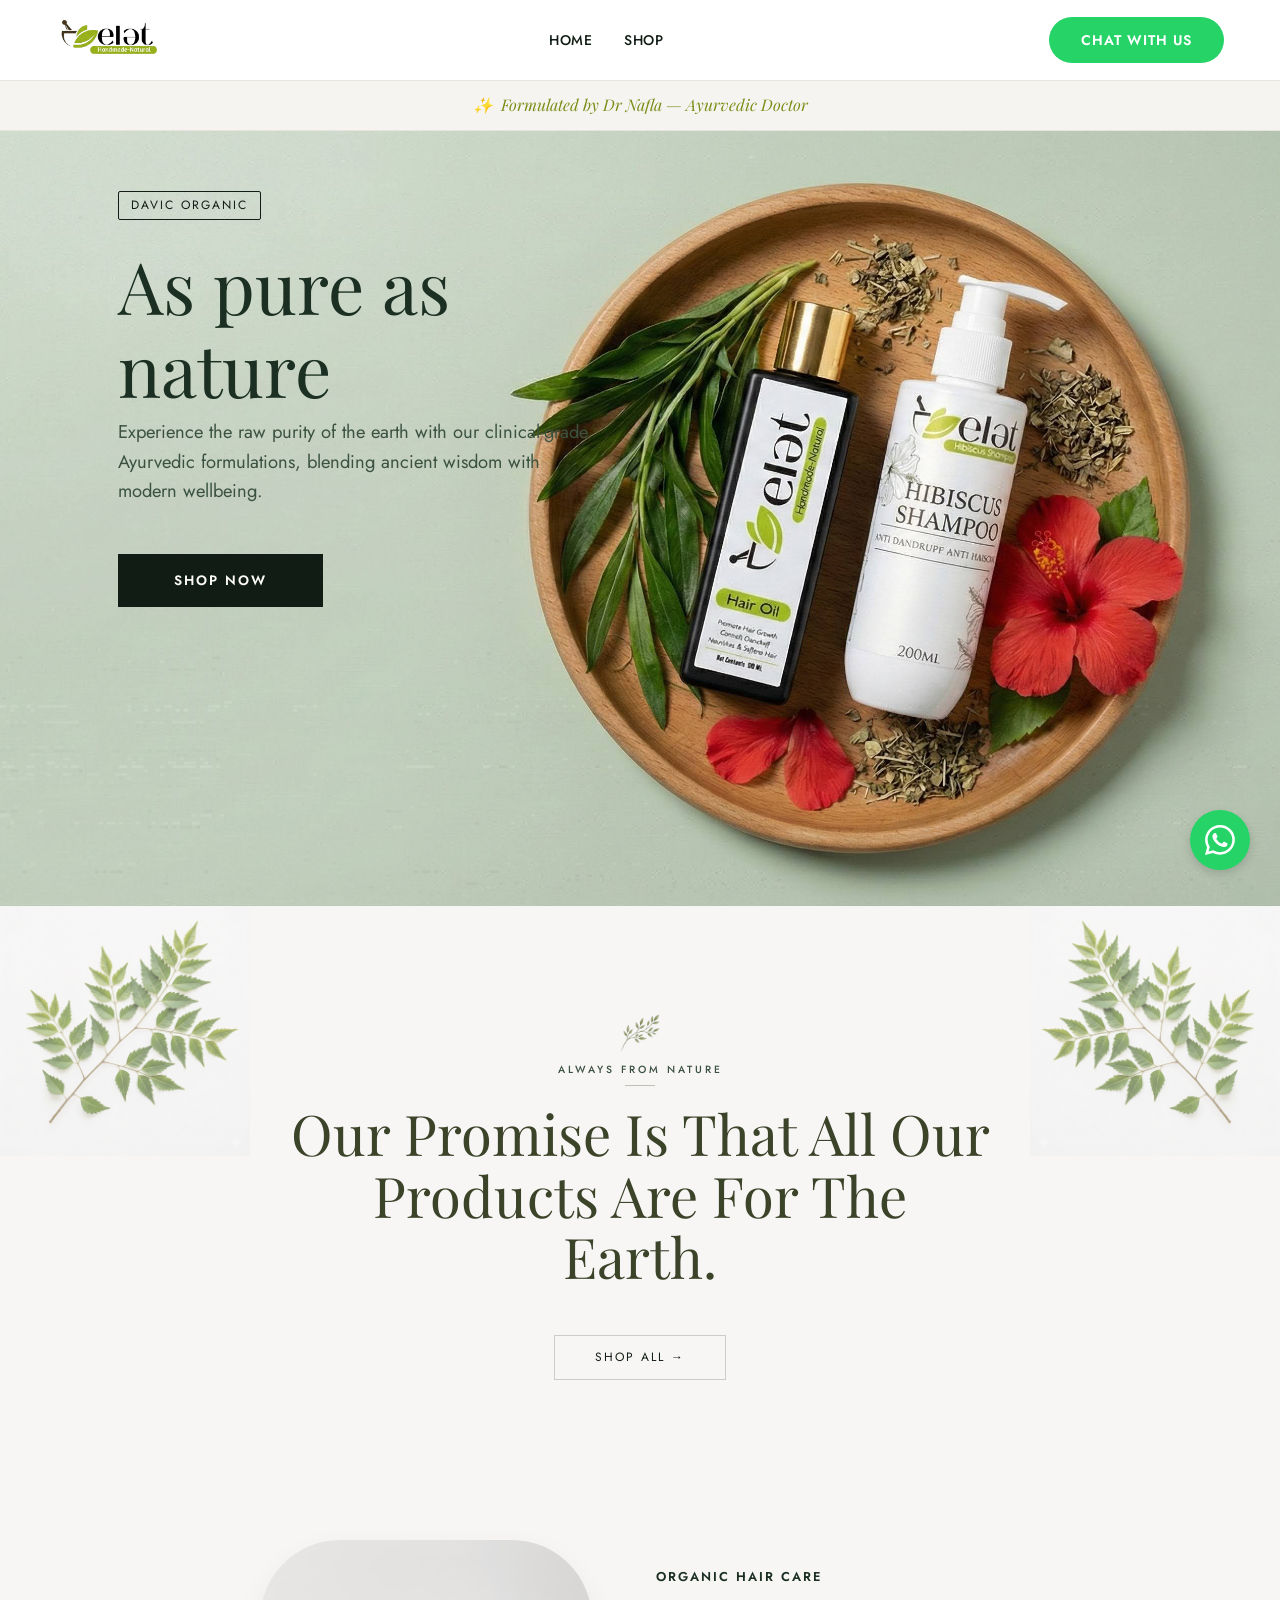
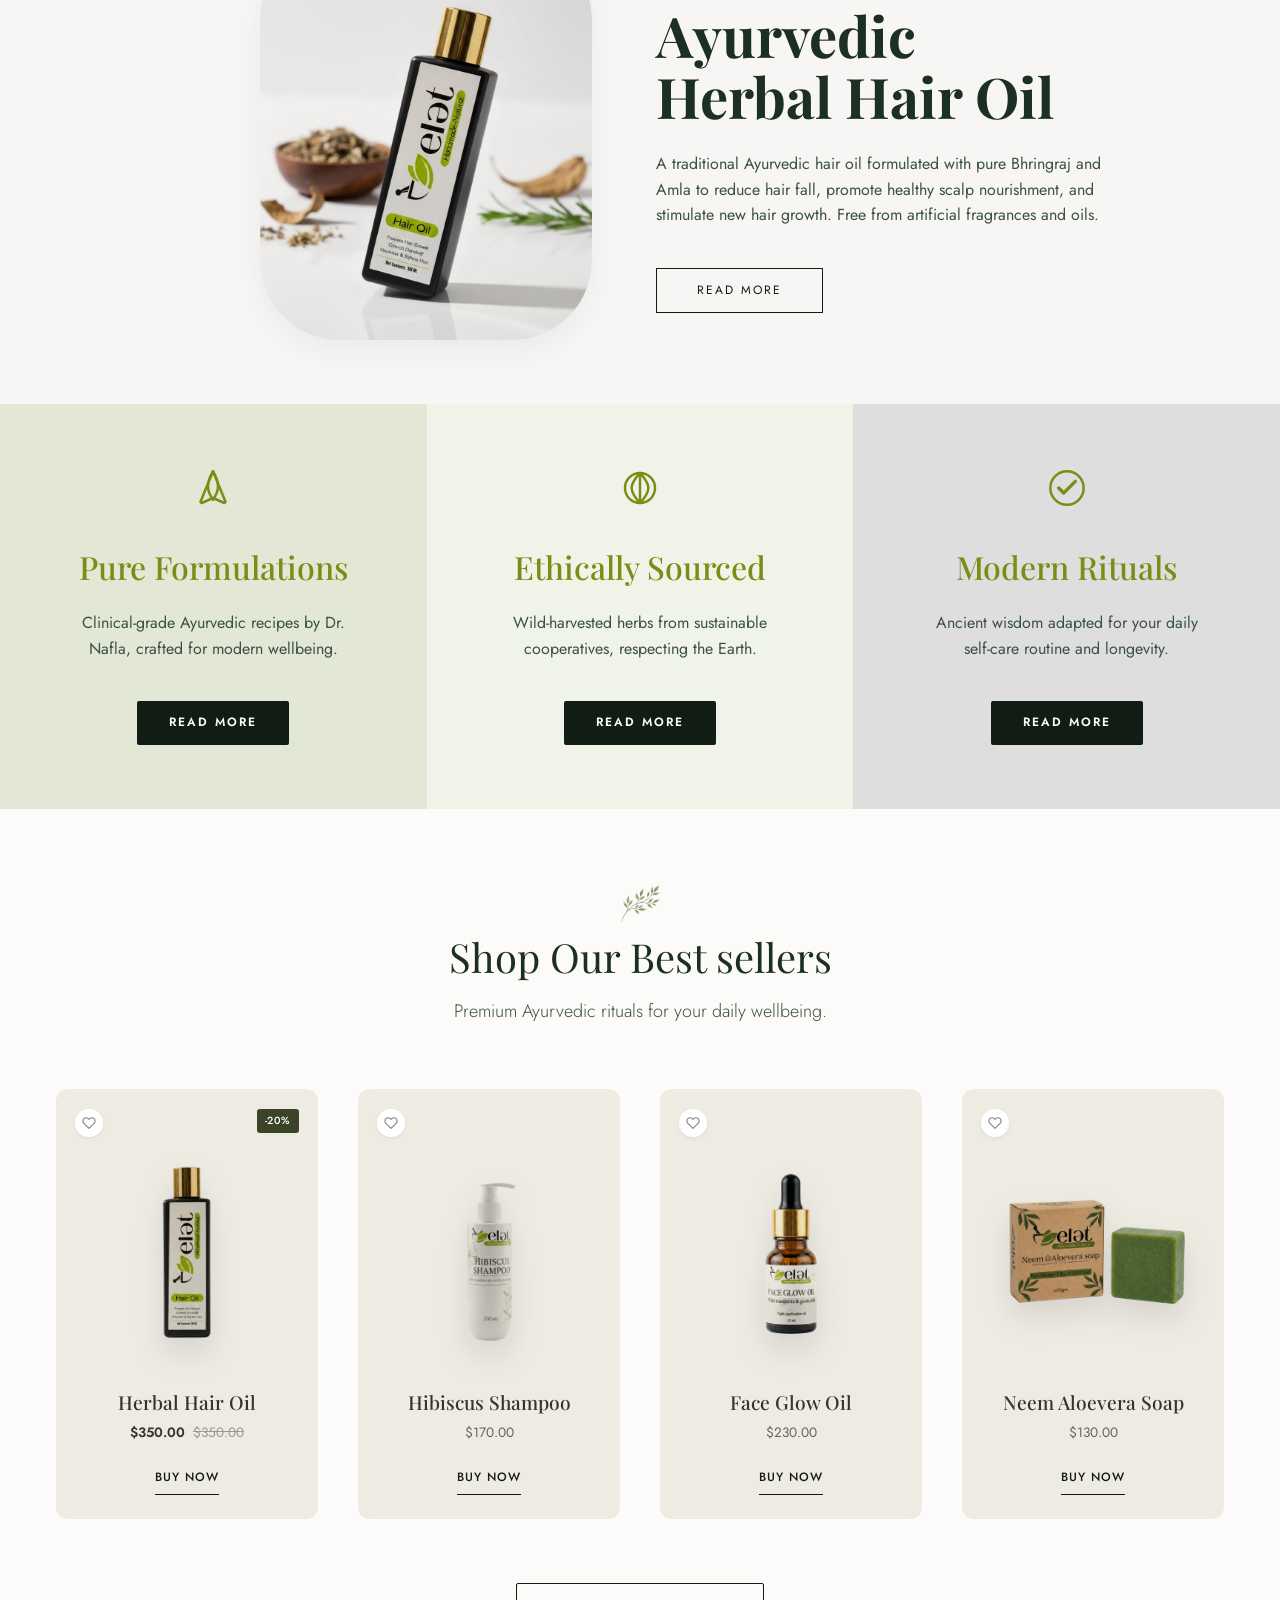
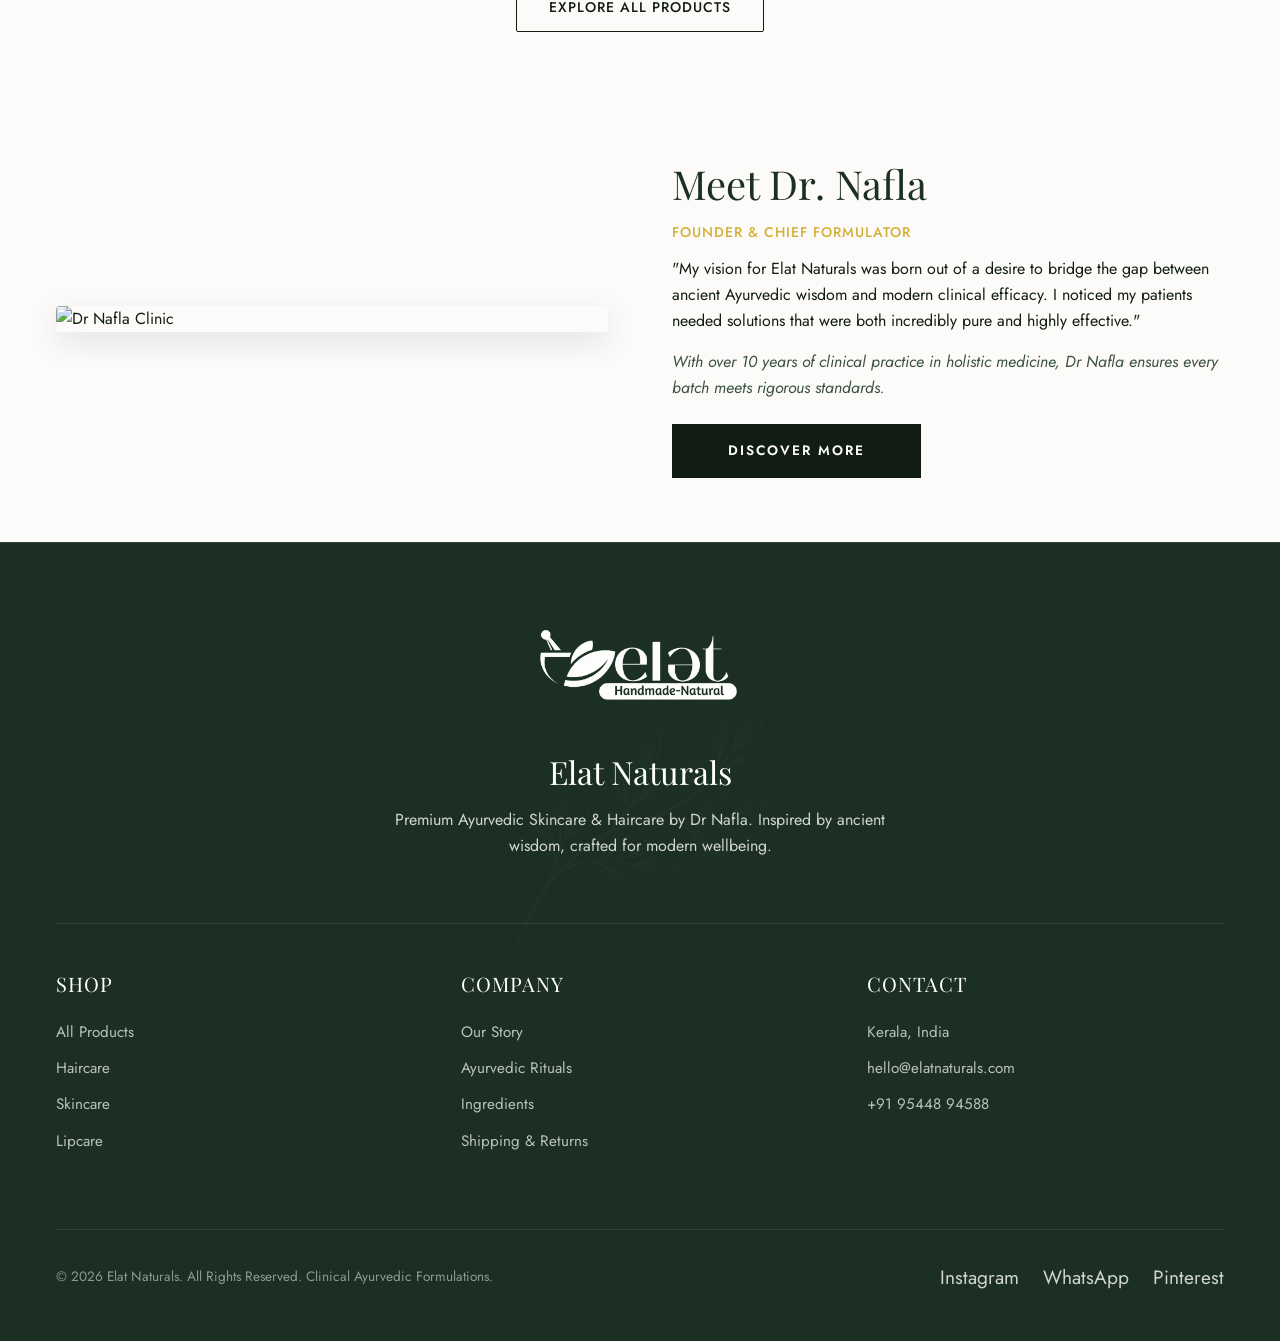
==== index.html @ 84183bbb "Init push" ====
<!DOCTYPE html>
<html lang="en">
<head>
    <meta charset="UTF-8">
    <meta name="viewport" content="width=device-width, initial-scale=1.0">
    <title>Elat Naturals | Premium Ayurvedic Skincare & Haircare</title>
    <meta name="description" content="Discover Elat Naturals by Dr Nafla. Premium Ayurvedic formulations for modern wellbeing. Shop our authentic, clinical-grade skin and hair rituals.">
    <!-- Google Tag (gtag.js) Mock -->
    <script async src="https://www.googletagmanager.com/gtag/js?id=G-MOCK"></script>
    <script>
        window.dataLayer = window.dataLayer || [];
        function gtag(){dataLayer.push(arguments);}
        gtag('js', new Date());
        gtag('config', 'G-MOCK');
    </script>
    <link rel="stylesheet" href="./css/style.css">
    
    <!-- Preload critical fonts -->
    <link rel="preconnect" href="https://fonts.googleapis.com">
    <link rel="preconnect" href="https://fonts.gstatic.com" crossorigin>
    <link rel="icon" type="image/png" href="./assets/images/favicon.png">

    <!-- Open Graph / Facebook -->
    <meta property="og:type" content="website">
    <meta property="og:url" content="https://elatnaturals.com/">
    <meta property="og:title" content="Elat Naturals | Premium Ayurvedic Skincare & Haircare">
    <meta property="og:description" content="Discover Elat Naturals by Dr Nafla. Premium Ayurvedic formulations for modern wellbeing. Shop our authentic, clinical-grade skin and hair rituals.">
    <meta property="og:image" content="https://elatnaturals.com/assets/images/hero-products.jpg">

    <!-- Twitter -->
    <meta property="twitter:card" content="summary_large_image">
    <meta property="twitter:url" content="https://elatnaturals.com/">
    <meta property="twitter:title" content="Elat Naturals | Premium Ayurvedic Skincare & Haircare">
    <meta property="twitter:description" content="Discover Elat Naturals by Dr Nafla. Premium Ayurvedic formulations for modern wellbeing. Shop our authentic, clinical-grade skin and hair rituals.">
    <meta property="twitter:image" content="https://elatnaturals.com/assets/images/hero-products.jpg">
</head>
<body>

    <!-- Header -->
    <header class="header">
        <div class="container header-inner">
            <button class="mobile-menu-btn" aria-label="Menu">☰</button>
            <a href="index.html" class="brand-logo"><img src="./assets/images/logo.png" alt="Elat Naturals"></a>
            <nav class="nav-links">
                <a href="index.html" class="nav-link">Home</a>
                <a href="shop.html" class="nav-link">Shop</a>
            </nav>
            <a href="https://wa.me/919544894588" class="btn btn-whatsapp hide-mobile" target="_blank" rel="noopener">Chat with Us</a>
        </div>
    </header>

    <!-- Trust Strip -->
    <div class="trust-strip">
        <div class="container trust-text">
            <span>✨</span> Formulated by Dr Nafla — Ayurvedic Doctor
        </div>
    </div>

    <!-- Hero Section -->
    <section class="hero">
        <div class="hero-content">
            <span class="hero-tag">DAVIC ORGANIC</span>
            
            <h1 class="hero-title">As pure as<br>nature</h1>
            
            <p class="hero-text">
                Experience the raw purity of the earth with our clinical-grade Ayurvedic formulations, blending ancient wisdom with modern wellbeing.
            </p>
            
            <a href="shop.html" class="btn btn-hero">SHOP NOW</a>
        </div>
    </section>

    <!-- Promise Section -->
    <section class="promise-section">
        <img src="./assets/images/eucalyptus.png" alt="Leaf Decoration Left" class="promise-leaf-left">
        <img src="./assets/images/eucalyptus.png" alt="Leaf Decoration Right" class="promise-leaf-right">
        
        <div class="container" style="position: relative; z-index: 2;">
            <div class="promise-icon">
                <img src="./assets/images/branch-illustration.png" alt="Branch Illustration" class="branch-icon">
            </div>
            <span class="promise-tag">ALWAYS FROM NATURE</span>
            <h2 class="promise-title">Our Promise Is That All Our Products Are For The Earth.</h2>
            <a href="shop.html" class="btn-promise">SHOP ALL →</a>
        </div>
    </section>

    <!-- Hair Oil Feature Section -->
    <section class="organic-brand-section">
        <div class="container organic-brand-inner">
            <div class="organic-brand-image">
                <!-- Using one of the product images from /products -->
                <img src="./assets/images/products/Hair-oil.jpeg" alt="Herbal Hair Oil" style="border-radius: 80px; box-shadow: 0 10px 30px rgba(0,0,0,0.05); mix-blend-mode: multiply;">
            </div>
            <div class="organic-brand-content">
                <span class="organic-tag">ORGANIC HAIR CARE</span>
                <h2 class="organic-title">Ayurvedic<br>Herbal Hair Oil</h2>
                <p class="organic-text">
                    A traditional Ayurvedic hair oil formulated with pure Bhringraj and Amla to reduce hair fall, promote healthy scalp nourishment, and stimulate new hair growth. Free from artificial fragrances and oils.
                </p>
                <a href="shop.html" class="btn-organic">READ MORE</a>
            </div>
        </div>
    </section>

    <!-- Features Section -->
    <section class="features-section">
        <div class="features-grid">
            <div class="feature-card feature-card-1">
                <div class="feature-icon">
                    <svg width="40" height="40" viewBox="0 0 24 24" fill="none" xmlns="http://www.w3.org/2000/svg">
                        <path d="M12 2L4.5 20.29L5.21 21L12 18L18.79 21L19.5 20.29L12 2Z" stroke="currentColor" stroke-width="1.5" stroke-linecap="round" stroke-linejoin="round"/>
                        <path d="M12 2C12 2 15 7 15 11C15 15 12 19 12 19" stroke="currentColor" stroke-width="1.5" stroke-linecap="round" stroke-linejoin="round"/>
                        <path d="M12 2C12 2 9 7 9 11C9 15 12 19 12 19" stroke="currentColor" stroke-width="1.5" stroke-linecap="round" stroke-linejoin="round"/>
                    </svg>
                </div>
                <h3 class="feature-title">Pure Formulations</h3>
                <p class="feature-text">Clinical-grade Ayurvedic recipes by Dr. Nafla, crafted for modern wellbeing.</p>
                <a href="shop.html" class="feature-cta btn btn-hero">READ MORE</a>
            </div>
            <div class="feature-card feature-card-2">
                <div class="feature-icon">
                    <svg width="40" height="40" viewBox="0 0 24 24" fill="none" xmlns="http://www.w3.org/2000/svg">
                        <path d="M12 3V21M12 3C12 3 7 8 7 12C7 16 12 21 12 21M12 3C12 3 17 8 17 12C17 16 12 21 12 21" stroke="currentColor" stroke-width="1.5" stroke-linecap="round" stroke-linejoin="round"/>
                        <circle cx="12" cy="12" r="9" stroke="currentColor" stroke-width="1.5"/>
                    </svg>
                </div>
                <h3 class="feature-title">Ethically Sourced</h3>
                <p class="feature-text">Wild-harvested herbs from sustainable cooperatives, respecting the Earth.</p>
                <a href="shop.html" class="feature-cta btn btn-hero">READ MORE</a>
            </div>
            <div class="feature-card feature-card-3">
                <div class="feature-icon">
                    <svg width="40" height="40" viewBox="0 0 24 24" fill="none" xmlns="http://www.w3.org/2000/svg">
                        <path d="M12 22C17.5228 22 22 17.5228 22 12C22 6.47715 17.5228 2 12 2C6.47715 2 2 6.47715 2 12C2 17.5228 6.47715 22 12 22Z" stroke="currentColor" stroke-width="1.5"/>
                        <path d="M7 12L10 15L17 8" stroke="currentColor" stroke-width="2" stroke-linecap="round" stroke-linejoin="round"/>
                    </svg>
                </div>
                <h3 class="feature-title">Modern Rituals</h3>
                <p class="feature-text">Ancient wisdom adapted for your daily self-care routine and longevity.</p>
                <a href="shop.html" class="feature-cta btn btn-hero">READ MORE</a>
            </div>
        </div>
    </section>


    <!-- Collection Section -->
    <section class="section collection-section" id="collection">
        <div class="container text-center">
            <div class="promise-icon">
                <img src="./assets/images/branch-illustration.png" alt="Branch Illustration" class="branch-icon">
            </div>
            <h2 class="section-title">Shop Our Best sellers</h2>
            <p class="section-subtitle">Premium Ayurvedic rituals for your daily wellbeing.</p>
            
            <div class="collection-grid" id="homepage-collection">
                <!-- Products injected via JS -->
            </div>
            
            <div style="margin-top: 4rem;">
                <a href="shop.html" class="btn btn-outline">EXPLORE ALL PRODUCTS</a>
            </div>
        </div>
    </section>

    <!-- Dr Nafla / About -->
    <section class="section section-bg-secondary" id="about">
        <div class="container">
            <div style="display: flex; flex-wrap: wrap; gap: var(--spacing-lg); align-items: center;">
                <div style="flex: 1; min-width: 300px;">
                    <img src="https://images.unsplash.com/photo-1559839734-2b71ea197ec2?q=80&w=800&auto=format&fit=crop" alt="Dr Nafla Clinic" style="border-radius: 4px; box-shadow: 0 10px 30px rgba(0,0,0,0.1);">
                </div>
                <div style="flex: 1; min-width: 300px;">
                    <h2 class="section-title">Meet Dr. Nafla</h2>
                    <h3 style="margin-bottom: 1rem; color: var(--color-accent); font-family: var(--font-body); font-weight: 500; text-transform: uppercase; font-size: 0.875rem; letter-spacing: 1px;">Founder & Chief Formulator</h3>
                    <p style="margin-bottom: 1rem;">"My vision for Elat Naturals was born out of a desire to bridge the gap between ancient Ayurvedic wisdom and modern clinical efficacy. I noticed my patients needed solutions that were both incredibly pure and highly effective."</p>
                    <p style="color: var(--color-text-light); font-style: italic; margin-bottom: 1.5rem;">With over 10 years of clinical practice in holistic medicine, Dr Nafla ensures every batch meets rigorous standards.</p>
                    <a href="shop.html" class="btn btn-hero">Discover More</a>
                </div>
            </div>
        </div>
    </section>

    <!-- Footer -->
    <footer class="footer">
        <div class="container footer-inner">
            <div class="footer-top">
                <img src="./assets/images/logo-white.png" alt="Elat Naturals" class="footer-logo">
                <h3 class="footer-brand-title">Elat Naturals</h3>
                <p class="footer-brand-text">Premium Ayurvedic Skincare & Haircare by Dr Nafla. Inspired by ancient wisdom, crafted for modern wellbeing.</p>
            </div>
            
            <div class="footer-grid">
                <div class="footer-col">
                    <h4>Shop</h4>
                    <a href="shop.html">All Products</a>
                    <a href="shop.html?cat=hair">Haircare</a>
                    <a href="shop.html?cat=face">Skincare</a>
                    <a href="shop.html?cat=lips">Lipcare</a>
                </div>
                <div class="footer-col">
                    <h4>Company</h4>
                    <a href="index.html#about">Our Story</a>
                    <a href="index.html#rituals">Ayurvedic Rituals</a>
                    <a href="#">Ingredients</a>
                    <a href="#">Shipping & Returns</a>
                </div>
                <div class="footer-col">
                    <h4>Contact</h4>
                    <p>Kerala, India</p>
                    <a href="mailto:hello@elatnaturals.com">hello@elatnaturals.com</a>
                    <p>+91 95448 94588</p>
                </div>
            </div>
            
            <div class="footer-bottom">
                <div class="footer-copyright">
                    &copy; 2026 Elat Naturals. All Rights Reserved. Clinical Ayurvedic Formulations.
                </div>
                <div class="footer-socials">
                    <a href="#" class="footer-social-link">Instagram</a>
                    <a href="#" class="footer-social-link">WhatsApp</a>
                    <a href="#" class="footer-social-link">Pinterest</a>
                </div>
            </div>
        </div>
    </footer>

    <!-- Product Detail Modal Overlay -->
    <div class="modal-overlay" aria-hidden="true" role="dialog">
        <div class="modal-content">
            <button class="modal-close" aria-label="Close modal">&times;</button>
            <div class="modal-gallery">
                <div class="modal-main-image">
                    <img src="" alt="Product Image" id="modal-main-img">
                </div>
                <div class="modal-thumbnails" id="modal-thumbnails">
                    <!-- Thumbnails will be injected dynamically via JS -->
                </div>
            </div>
            <div class="modal-info">
                <div class="modal-category">Category</div>
                <h2 class="modal-title">Product Name</h2>
                <div class="modal-price">₹0</div>
                <p class="modal-description">Short description of the product.</p>
                
                <div class="modal-accordion">
                    <div class="accordion-item">
                        <button class="accordion-header">
                            Benefits 
                            <svg class="accordion-icon" width="16" height="16" viewBox="0 0 24 24" fill="none" stroke="currentColor" stroke-width="2" stroke-linecap="round" stroke-linejoin="round">
                                <polyline points="6 9 12 15 18 9"></polyline>
                            </svg>
                        </button>
                        <div class="accordion-content">
                            <div class="accordion-content-inner" id="modal-acc-desc">
                                Benefit content here.
                            </div>
                        </div>
                    </div>
                    <div class="accordion-item">
                        <button class="accordion-header">
                            Key Ingredients 
                            <svg class="accordion-icon" width="16" height="16" viewBox="0 0 24 24" fill="none" stroke="currentColor" stroke-width="2" stroke-linecap="round" stroke-linejoin="round">
                                <polyline points="6 9 12 15 18 9"></polyline>
                            </svg>
                        </button>
                        <div class="accordion-content">
                            <div class="accordion-content-inner" id="modal-acc-ingredients">
                                Ingredients list.
                            </div>
                        </div>
                    </div>
                    <div class="accordion-item">
                        <button class="accordion-header">
                            How to Use 
                            <svg class="accordion-icon" width="16" height="16" viewBox="0 0 24 24" fill="none" stroke="currentColor" stroke-width="2" stroke-linecap="round" stroke-linejoin="round">
                                <polyline points="6 9 12 15 18 9"></polyline>
                            </svg>
                        </button>
                        <div class="accordion-content">
                            <div class="accordion-content-inner" id="modal-acc-how">
                                Usage instructions.
                            </div>
                        </div>
                    </div>
                </div>
                
                <button class="btn btn-primary btn-buy-whatsapp" style="width: 100%;">Buy Now on WhatsApp</button>
            </div>
        </div>
    </div>

    <!-- Floating WhatsApp Button -->
    <a href="https://wa.me/919544894588" class="floating-whatsapp" target="_blank" rel="noopener" aria-label="Chat on WhatsApp">
        <svg xmlns="http://www.w3.org/2000/svg" width="30" height="30" fill="currentColor" viewBox="0 0 16 16">
            <path d="M13.601 2.326A7.854 7.854 0 0 0 7.994 0C3.627 0 .068 3.558.064 7.926c0 1.399.366 2.76 1.057 3.965L0 16l4.204-1.102a7.933 7.933 0 0 0 3.79.965h.004c4.368 0 7.926-3.558 7.93-7.93A7.898 7.898 0 0 0 13.6 2.326zM7.994 14.521a6.573 6.573 0 0 1-3.356-.92l-.24-.144-2.494.654.666-2.433-.156-.251a6.56 6.56 0 0 1-1.007-3.505c0-3.626 2.957-6.584 6.591-6.584a6.56 6.56 0 0 1 4.66 1.931 6.557 6.557 0 0 1 1.928 4.66c-.004 3.639-2.961 6.592-6.592 6.592zm3.615-4.934c-.197-.099-1.17-.578-1.353-.646-.182-.065-.315-.099-.445.099-.133.197-.513.646-.627.775-.114.133-.232.148-.43.05-.197-.1-.836-.308-1.592-.985-.59-.525-.985-1.175-1.103-1.372-.114-.198-.011-.304.088-.403.087-.088.197-.232.296-.346.1-.114.133-.198.198-.33.065-.134.034-.248-.015-.347-.05-.099-.445-1.076-.612-1.47-.16-.389-.323-.335-.445-.34-.114-.007-.247-.007-.38-.007a.729.729 0 0 0-.529.247c-.182.198-.691.677-.691 1.654 0 .977.71 1.916.81 2.049.098.133 1.394 2.132 3.383 2.992.47.205.84.326 1.129.418.475.152.904.129 1.246.08.38-.058 1.171-.48 1.338-.943.164-.464.164-.86.114-.943-.049-.084-.182-.133-.38-.232z"/>
        </svg>
    </a>

    <!-- Application Scripts -->
    <script src="./js/products.js"></script>
    <script src="./js/whatsapp.js"></script>
    <script src="./js/shop.js"></script>
    <script src="./js/main.js"></script>
</body>
</html>
---- css/style.css ----
@import url('https://fonts.googleapis.com/css2?family=Playfair+Display:ital,wght@0,400;0,600;0,700;1,400&family=Jost:wght@300;400;500;600&display=swap');

:root {
  /* Colors */
  --color-primary: #98b11d;
  /* Olive Green */
  --color-primary-dark: #7a8e17;
  --color-primary-light: #b4cc2b;
  --color-secondary: #F6F4F0;
  /* Ivory / warm neutral */
  --color-accent: #D4AF37;
  /* Muted Gold */
  --color-text: #111D14;
  /* Dark Forest Green */
  --color-text-light: #3B5241;
  /* Muted Forest Green */
  --color-heading: #1B3022;
  /* Deep Forest Green */
  --color-bg: #FCFBF9;
  /* Sand */
  --color-white: #FFFFFF;
  --color-border: #E8E5DF;

  /* Typography */
  --font-heading: 'Playfair Display', serif;
  --font-body: 'Jost', 'Helvetica Neue', Helvetica, Arial, sans-serif;

  /* Spacing */
  --spacing-xs: 0.5rem;
  --spacing-sm: 1rem;
  --spacing-md: 2rem;
  --spacing-lg: 4rem;
  --spacing-xl: 6rem;

  /* Transitions */
  --transition-fast: 0.2s ease;
  --transition-normal: 0.3s ease;

  /* Layout */
  --max-width: 1200px;
}

/* Reset & Base Styles */
* {
  margin: 0;
  padding: 0;
  box-sizing: border-box;
}

html {
  font-size: 16px;
  scroll-behavior: smooth;
}

body {
  font-family: var(--font-body);
  color: var(--color-text);
  background-color: var(--color-bg);
  line-height: 1.6;
  -webkit-font-smoothing: antialiased;
}

h1,
h2,
h3,
h4,
h5,
h6 {
  font-family: var(--font-heading);
  font-weight: 400;
  line-height: 1.2;
  color: var(--color-heading);
}

a {
  text-decoration: none;
  color: inherit;
  transition: color var(--transition-fast);
}

img {
  max-width: 100%;
  height: auto;
  display: block;
}

button {
  cursor: pointer;
  font-family: var(--font-body);
  border: none;
  background: none;
}

.container {
  width: 100%;
  max-width: var(--max-width);
  margin: 0 auto;
  padding: 0 var(--spacing-sm);
}

/* Typography styles */
.text-center {
  text-align: center;
}

.section-title {
  font-size: 2.5rem;
  margin-bottom: var(--spacing-sm);
}

.section-subtitle {
  font-size: 1.125rem;
  color: var(--color-text-light);
  margin-bottom: var(--spacing-lg);
  font-weight: 300;
}

/* Buttons */
.btn {
  display: inline-flex;
  align-items: center;
  justify-content: center;
  padding: 0.75rem 2rem;
  font-size: 0.875rem;
  font-weight: 500;
  text-transform: uppercase;
  letter-spacing: 1px;
  transition: all var(--transition-normal);
  border-radius: 2px;
}

.btn-primary {
  background-color: var(--color-primary);
  color: var(--color-white);
}

.btn-primary:hover {
  background-color: var(--color-primary-dark);
}

.btn-outline {
  border: 1px solid var(--color-text);
  color: var(--color-text);
  background-color: transparent;
}

.btn-outline:hover {
  background-color: var(--color-primary);
  color: var(--color-white);
}

.btn-whatsapp {
  background-color: #25D366;
  /* WhatsApp Green */
  color: white;
  gap: 0.5rem;
  border-radius: 30px;
  font-weight: 600;
  @media (max-width: 364px){
    font-size: 14px;
    padding: .5rem 1rem;
  }
}

.btn-whatsapp:hover {
  background-color: #128C7E;
  transform: translateY(-2px);
  box-shadow: 0 4px 12px rgba(37, 211, 102, 0.3);
}

/* Header */
.header {
  position: fixed;
  top: 0;
  left: 0;
  width: 100%;
  background-color: rgba(255, 255, 255, 0.95);
  backdrop-filter: blur(10px);
  z-index: 1000;
  border-bottom: 1px solid var(--color-border);
  transition: transform var(--transition-normal);
}

.header-inner {
  display: flex;
  justify-content: space-between;
  align-items: center;
  height: 80px;
}

.brand-logo img {
  height: 45px;
    @media (max-width: 364px){
      height: 13vw;
    }
}

.nav-links {
  display: flex;
  gap: 2rem;
  align-items: center;
}

.nav-link {
  font-size: 0.875rem;
  font-weight: 500;
  text-transform: uppercase;
  letter-spacing: 0.5px;
}

.nav-link:hover {
  color: var(--color-primary);
}

.mobile-menu-btn {
  display: none;
  font-size: 1.5rem;
  color: var(--color-primary);
}

/* Trust Strip */
.trust-strip {
  background-color: var(--color-secondary);
  padding: 0.75rem 0;
  text-align: center;
  border-bottom: 1px solid var(--color-border);
  margin-top: 80px;
  /* Offset for sticky header */
}

.trust-text {
  font-family: var(--font-heading);
  font-size: 1rem;
  color: var(--color-primary-dark);
  font-style: italic;
  display: flex;
  align-items: center;
  justify-content: center;
  gap: 0.5rem;
}

/* Hero Section */
.hero {
  height: calc(100vh - 80px - 45px);
  /* Header + Trust Strip */
  min-height: 500px;
  position: relative;
  text-align: left;
  background: url("../assets/images/hero-products.jpg");
  background-size: cover;
  background-position: center;
}


.hero-content {
  position: relative;
  z-index: 2;
  max-width: 600px;
  padding: 0 var(--spacing-sm);
  margin-left: 8%;
  color: var(--color-text);
  padding-top: 60px;
}

.hero-tag {
  display: inline-block;
  font-size: 0.75rem;
  letter-spacing: 2px;
  text-transform: uppercase;
  border: 1px solid var(--color-text);
  padding: 4px 12px;
  margin-bottom: 1.5rem;
  border-radius: 2px;
}

.hero-title {
  font-family: var(--font-heading);
  font-size: 4.5rem;
  margin-bottom: 0.5rem;
  line-height: 1.15;
  font-weight: 400;
}

.hero-subtitle {
  font-size: 0.8rem;
  letter-spacing: 2px;
  text-transform: uppercase;
  margin-bottom: 2.5rem;
}

.hero-text {
  font-family: var(--font-body);
  font-size: 1.15rem;
  line-height: 1.6;
  margin-bottom: 3rem;
  max-width: 480px;
  color: var(--color-text-light);
  font-weight: 400;
}

.btn-hero {
  background-color: var(--color-text);
  color: var(--color-bg);
  padding: 1rem 3.5rem;
  font-size: 0.85rem;
  font-weight: 600;
  border-radius: 0;
  letter-spacing: 2px;
}

.btn-hero:hover {
  background-color: var(--color-secondary);
  color: #273020;
}

/* Organic Brand Section */
.organic-brand-section {
    padding: var(--spacing-md) 0;
    background-color: #f7f6f5;
}

.organic-brand-inner {
    display: flex;
    align-items: center;
    gap: 4rem;
    padding: 2rem 0;
}

.organic-brand-image {
    flex: 1;
    display: flex;
    justify-content: flex-end;
}

.organic-brand-image img {
    max-width: 100%;
    height: auto;
    object-fit: contain;
    max-height: 400px;
}

.organic-brand-content {
    flex: 1;
    padding-right: 2rem;
}

.organic-tag {
    font-family: var(--font-body);
    font-size: 0.8rem;
    letter-spacing: 2px;
    text-transform: uppercase;
    font-weight: 600;
    color: var(--color-heading);
    margin-bottom: 1rem;
    display: block;
}

.organic-title {
    font-family: var(--font-heading);
    font-size: 3.5rem;
    color: var(--color-heading);
    line-height: 1.1;
    margin-bottom: 1.5rem;
    font-weight: 700;
    @media (max-width: 400px){
      font-size: 10vw;
    }
}

.organic-text {
    font-size: 1rem;
    color: var(--color-text-light);
    line-height: 1.6;
    margin-bottom: 2.5rem;
    max-width: 480px;
    font-family: var(--font-body);
}

.btn-organic {
    display: inline-block;
    border: 1px solid var(--color-text);
    color: var(--color-text);
    padding: 0.75rem 2.5rem;
    font-size: 0.75rem;
    letter-spacing: 2px;
    background: transparent;
    transition: all 0.3s ease;
    text-transform: uppercase;
}

.btn-organic:hover {
    background: var(--color-text);
    color: var(--color-white);
}

@media (max-width: 768px) {
    .organic-brand-inner {
        flex-direction: column;
        gap: 2rem;
        padding: 1rem;
    }
    .organic-brand-image {
        justify-content: center;
    }
    .organic-brand-content {
        padding-right: 0;
        text-align: center;
    }
    .organic-text {
        margin-left: auto;
        margin-right: auto;
    }
}

/* Sections */
.section {
  padding: var(--spacing-lg) 0;
}

.section-bg-secondary {
  /* background-color: var(--color-secondary); */
}

/* Product Cards */
.product-grid {
  display: grid;
  grid-template-columns: repeat(3, 1fr);
  gap: var(--spacing-md);
}

.product-card, .premium-card, .ref-product-card {
  display: flex;
  flex-direction: column;
  align-items: center;
  text-align: center;
  position: relative;
  cursor: pointer;
  background: transparent;
  padding: 0;
  border-radius: 0;
  box-shadow: none;
  transition: opacity var(--transition-normal);
}

.product-card:hover, .premium-card:hover, .ref-product-card:hover {
  transform: none;
  box-shadow: none;
}

.product-image-wrap, .premium-card-img-wrap, .ref-product-img-wrap {
  position: relative;
  width: 100%;
  aspect-ratio: 4 / 5;
  background-color: #f7f7f7;
  overflow: hidden;
  margin-bottom: 1.25rem;
  display: flex;
  align-items: center;
  justify-content: center;
}

.product-image-wrap img, .premium-card-img-wrap img, .ref-product-img-wrap img {
  width: 100%;
  height: 100%;
  object-fit: cover;
  transition: transform 0.6s ease;
  mix-blend-mode: multiply;
}

.product-card:hover .product-image-wrap img, 
.premium-card:hover .premium-card-img-wrap img,
.ref-product-card:hover .ref-product-img-wrap img {
  transform: scale(1.03);
}

.product-badge, .premium-card-tag, .ref-sale-tag {
  position: absolute;
  top: 1rem;
  left: 1rem;
  background-color: var(--color-text);
  color: var(--color-white);
  font-size: 0.6rem;
  font-weight: 500;
  padding: 4px 10px;
  text-transform: uppercase;
  letter-spacing: 1px;
  z-index: 2;
  border-radius: 0;
}

.product-info, .premium-card-info {
  display: flex;
  flex-direction: column;
  align-items: center;
  gap: 0.35rem;
  padding: 0 0.5rem;
  width: 100%;
}

.product-title, .premium-card-title, .ref-product-title {
  font-family: var(--font-body);
  font-size: 0.9rem;
  font-weight: 500;
  color: var(--color-text);
  margin: 0;
  width: 100%;
  letter-spacing: 0.5px;
  transition: color var(--transition-fast);
  margin-bottom: 0.25rem;
}

.product-category, .premium-card-size, .premium-card-meta, .ref-product-type {
  font-size: 0.75rem;
  color: var(--color-text-light);
  text-transform: uppercase;
  letter-spacing: 1px;
  display: flex;
  justify-content: center;
  align-items: center;
  width: 100%;
  margin: 0;
}

.product-price, .premium-card-price, .ref-product-price {
  font-family: var(--font-body);
  font-size: 0.85rem;
  color: var(--color-text);
  font-weight: 400;
  margin-top: 0.25rem;
  width: 100%;
}

.product-price del, .premium-card-price del, .ref-product-price del {
  color: var(--color-text-light);
  margin-right: 0.5rem;
  opacity: 0.7;
}

.btn-buy-whatsapp, .premium-card-btn, .ref-btn-add, .btn-buy-now {
  margin-top: 1rem;
  padding: 0.5rem 0;
  border: none;
  border-bottom: 1px solid currentColor;
  background: transparent;
  color: var(--color-text);
  font-size: 0.75rem;
  font-weight: 500;
  letter-spacing: 1px;
  text-transform: uppercase;
  border-radius: 0;
  transition: opacity 0.3s ease;
  display: inline-block;
  width: auto;
}

.btn-buy-whatsapp:hover, .premium-card-btn:hover, .ref-btn-add:hover, .btn-buy-now:hover {
  background: transparent;
  color: var(--color-text);
  opacity: 0.6;
  transform: none;
}

/* Collection Grid */
.collection-grid {
  display: grid;
  grid-template-columns: repeat(auto-fill, minmax(240px, 1fr));
  gap: 2.5rem;
  margin-top: 3rem;
}

/* Removed duplicate styles previously here */

.promise-icon {
  display: flex;
  justify-content: center;
  align-items: center;
  margin-bottom: 0;
}

.branch-icon {
  width: 60px;
  height: auto;
  mix-blend-mode: multiply;
  filter: brightness(0.8) sepia(0.2) hue-rotate(10deg);
}

.promise-tag {
  display: inline-block;
  font-family: var(--font-body);
  font-size: 0.875rem;
  font-weight: 500;
  letter-spacing: 0.15em;
  color: #3b4329;
  margin-bottom: 1.5rem;
  position: relative;
  padding-bottom: 0.5rem;
}

.promise-tag::after {
  content: '';
  position: absolute;
  bottom: 0;
  left: 50%;
  transform: translateX(-50%);
  width: 30px;
  height: 1px;
  background-color: #3b4329;
  opacity: 0.3;
}

/* Removed duplicate styles previously here */

/* Modal */
.modal-overlay {
  position: fixed;
  top: 0;
  left: 0;
  width: 100%;
  height: 100%;
  background-color: rgba(0, 0, 0, 0.5);
  backdrop-filter: blur(4px);
  z-index: 2000;
  display: flex;
  align-items: center;
  justify-content: center;
  opacity: 0;
  visibility: hidden;
  transition: all 0.3s ease;
}

.modal-overlay.active {
  opacity: 1;
  visibility: visible;
}

.modal-content {
  background-color: var(--color-white);
  width: 90%;
  max-width: 900px;
  max-height: 90vh;
  overflow-y: auto;
  border-radius: 8px;
  position: relative;
  transform: translateY(20px);
  transition: transform 0.3s ease;
  display: grid;
  grid-template-columns: 1fr 1fr;
  box-shadow: 0 20px 25px -5px rgba(0, 0, 0, 0.1), 0 10px 10px -5px rgba(0, 0, 0, 0.04);
}

.modal-overlay.active .modal-content {
  transform: translateY(0);
}

.modal-close {
  position: absolute;
  top: 15px;
  right: 15px;
  font-size: 1.5rem;
  color: var(--color-text-light);
  /* background: white; */
  width: 40px;
  height: 40px;
  border-radius: 50%;
  display: flex;
  align-items: center;
  justify-content: center;
  z-index: 10;
  /* box-shadow: 0 2px 5px rgba(0, 0, 0, 0.1); */
  transition: all 0.2s;
}

.modal-close:hover {
  color: var(--color-primary);
  transform: scale(1.1);
}

.modal-gallery {
  background-color: var(--color-secondary);
  display: flex;
  flex-direction: column;
}

.modal-main-image {
  flex: 1;
  display: flex;
  align-items: center;
  justify-content: center;
  padding: 2rem;
  background-color: transparent; 
}

.modal-main-image img {
  width: 100%;
  height: 350px;
  object-fit: cover;
  transition: opacity 0.3s ease;
  mix-blend-mode: multiply;
}

.modal-thumbnails {
  display: flex;
  gap: 0.75rem;
  padding: 1rem;
  overflow-x: auto;
  background-color: #f0eee8;
  border-top: 1px solid var(--color-border);
}

.modal-thumbnails::-webkit-scrollbar {
  height: 6px;
}

.modal-thumbnails::-webkit-scrollbar-thumb {
  background: #ccc;
  border-radius: 4px;
}

.modal-thumb {
  width: 60px;
  height: 60px;
  border-radius: 6px;
  border: 2px solid transparent;
  cursor: pointer;
  overflow: hidden;
  flex-shrink: 0;
  transition: border-color 0.2s, transform 0.2s;
  background-color: #ffffff;
}

.modal-thumb:hover {
  transform: translateY(-2px);
}

.modal-thumb img {
  width: 100%;
  height: 100%;
  object-fit: contain;
  mix-blend-mode: multiply;
  padding: 4px;
}

.modal-thumb.active {
  border-color: var(--color-text);
}

.modal-info {
  padding: var(--spacing-md);
}

.modal-category {
  font-size: 0.875rem;
  color: var(--color-text-light);
  text-transform: uppercase;
  letter-spacing: 1px;
  margin-bottom: 0.5rem;
}

.modal-title {
  font-size: 2rem;
  margin-bottom: 0.5rem;
}

.modal-price {
  font-size: 1.5rem;
  font-weight: 600;
  color: var(--color-primary);
  margin-bottom: var(--spacing-sm);
}

.modal-description {
  margin-bottom: var(--spacing-md);
  color: var(--color-text-light);
}

.modal-accordion {
  border-top: 1px solid var(--color-border);
  margin-bottom: var(--spacing-md);
}

.accordion-item {
  border-bottom: 1px solid var(--color-border);
}

.accordion-header {
  width: 100%;
  text-align: left;
  padding: 1rem 0;
  font-weight: 600;
  font-family: var(--font-heading);
  color: var(--color-primary-dark);
  display: flex;
  justify-content: space-between;
  align-items: center;
}

.accordion-icon {
  width: 18px;
  height: 18px;
  transition: transform 0.3s ease;
  color: var(--color-text-light);
  display: block;
}

.accordion-header.active .accordion-icon {
  transform: rotate(-180deg);
}

.accordion-content {
  max-height: 0;
  overflow: hidden;
  transition: max-height 0.3s ease;
  color: var(--color-text-light);
  font-size: 0.9rem;
}

.accordion-content-inner {
  padding-bottom: 1rem;
}

/* Footer */
.footer {
  background-color: #1B3022; /* Deep Forest Green */
  color: #FFFFFF;
  padding: 5rem 0 3rem;
  border-top: 1px solid rgba(255, 255, 255, 0.1);
  position: relative;
  overflow: hidden;
}

.footer::before {
  content: '';
  position: absolute;
  top: 0;
  left: 0;
  width: 100%;
  height: 100%;
  background-image: url('../assets/images/branch-illustration.png');
  background-repeat: no-repeat;
  background-position: center 20%;
  background-size: 400px;
  opacity: 0.05;
  filter: invert(1);
  pointer-events: none;
}

.footer-inner {
  position: relative;
  z-index: 1;
}

.footer-top {
  text-align: center;
  margin-bottom: 4rem;
}

.footer-logo {
  height: 90px;
  margin: 0 auto 2.5rem;
}

.footer-brand-title {
  font-family: var(--font-heading);
  font-size: 2rem;
  margin-bottom: 1rem;
  color: #FFFFFF;
}

.footer-brand-text {
  max-width: 500px;
  margin: 0 auto;
  font-size: 1rem;
  line-height: 1.6;
  color: rgba(255, 255, 255, 0.8);
}

.footer-grid {
  display: grid;
  grid-template-columns: repeat(3, 1fr);
  gap: 3rem;
  margin-bottom: 4rem;
  border-top: 1px solid rgba(255, 255, 255, 0.1);
  padding-top: 3rem;
}

.footer-col h4 {
  font-family: var(--font-heading);
  font-size: 1.25rem;
  margin-bottom: 1.5rem;
  color: #FFFFFF;
  text-transform: uppercase;
  letter-spacing: 1px;
}

.footer-col a, .footer-col p {
  display: block;
  font-size: 0.95rem;
  color: rgba(255, 255, 255, 0.7);
  margin-bottom: 0.75rem;
  transition: color var(--transition-fast);
}

.footer-col a:hover {
  color: var(--color-primary-light);
}

.footer-bottom {
  display: flex;
  justify-content: space-between;
  align-items: center;
  padding-top: 2rem;
  border-top: 1px solid rgba(255, 255, 255, 0.1);
  font-size: 0.85rem;
  color: rgba(255, 255, 255, 0.5);
}

.footer-socials {
  display: flex;
  gap: 1.5rem;
}

.footer-social-link {
  color: rgba(255, 255, 255, 0.8);
  font-size: 1.2rem;
  transition: color var(--transition-fast), transform var(--transition-fast);
}

.footer-social-link:hover {
  color: var(--color-primary-light);
  transform: translateY(-2px);
}

@media (max-width: 768px) {
  .footer-grid {
    grid-template-columns: 1fr;
    text-align: center;
    gap: 2rem;
  }
  
  .footer-bottom {
    flex-direction: column;
    gap: 1.5rem;
    text-align: center;
  }
}

/* Shop Layout */
.shop-layout {
  display: grid;
  grid-template-columns: 250px 1fr;
  gap: var(--spacing-md);
}

.shop-sidebar {
  position: sticky;
  top: 100px;
  /* Header + padding */
  align-self: start;
}

.filter-group {
  margin-bottom: var(--spacing-sm);
}

.filter-title {
  font-family: var(--font-heading);
  font-weight: 600;
  margin-bottom: 0.5rem;
  border-bottom: 1px solid var(--color-border);
  padding-bottom: 0.25rem;
}

.filter-list {
  list-style: none;
}

.filter-label {
  display: flex;
  align-items: center;
  gap: 0.5rem;
  margin-bottom: 0.25rem;
  font-size: 0.875rem;
  cursor: pointer;
  color: var(--color-text-light);
}

.filter-label:hover {
  color: var(--color-primary);
}

.filter-label input[type="radio"],
.filter-label input[type="checkbox"] {
  accent-color: var(--color-primary);
}

.shop-toolbar {
  display: flex;
  justify-content: space-between;
  align-items: center;
  margin-bottom: var(--spacing-md);
}

.sort-select {
  padding: 0.5rem;
  border: 1px solid var(--color-border);
  border-radius: 4px;
  font-family: var(--font-body);
  color: var(--color-text);
  background-color: var(--color-white);
}

/* Floating WhatsApp */
.floating-whatsapp {
  position: fixed;
  bottom: 30px;
  right: 30px;
  background-color: #25D366;
  color: white;
  width: 60px;
  height: 60px;
  border-radius: 50%;
  display: flex;
  align-items: center;
  justify-content: center;
  font-size: 1.75rem;
  box-shadow: 0 4px 10px rgba(0, 0, 0, 0.15);
  z-index: 999;
  transition: transform 0.3s cubic-bezier(0.175, 0.885, 0.32, 1.275);
}

.floating-whatsapp:hover {
  transform: scale(1.1);
}

/* PDP Specific Styles */
.pdp-section {
  padding: var(--spacing-md) 0 var(--spacing-lg);
}

.pdp-container {
  display: grid;
  grid-template-columns: 1fr 1fr;
  gap: var(--spacing-lg);
  align-items: start;
}

.pdp-gallery {
  display: flex;
  flex-direction: column;
  gap: 1rem;
}

.pdp-main-image-wrap {
  position: relative;
  background-color: var(--color-secondary);
  border-radius: 12px;
  overflow: hidden;
  padding-top: 100%;
  /* square ratio */
}

.pdp-main-img {
  position: absolute;
  top: 0;
  left: 0;
  width: 100%;
  height: 100%;
  object-fit: cover;
}

.pdp-nav-btn {
  position: absolute;
  top: 50%;
  transform: translateY(-50%);
  width: 40px;
  height: 40px;
  background: white;
  border-radius: 8px;
  display: flex;
  align-items: center;
  justify-content: center;
  font-size: 1.5rem;
  color: var(--color-primary-dark);
  box-shadow: 0 4px 12px rgba(0, 0, 0, 0.1);
  z-index: 10;
  transition: transform 0.2s;
}

.pdp-nav-btn:hover {
  transform: translateY(-50%) scale(1.05);
}

.pdp-nav-prev {
  left: 15px;
}

.pdp-nav-next {
  right: 15px;
}

.pdp-thumbnails {
  display: grid;
  grid-template-columns: repeat(4, 1fr);
  gap: 1rem;
}

.pdp-thumb {
  background-color: var(--color-secondary);
  border-radius: 8px;
  overflow: hidden;
  cursor: pointer;
  border: 2px solid transparent;
  transition: border-color 0.2s;
  padding-top: 100%;
  position: relative;
}

.pdp-thumb img {
  position: absolute;
  top: 0;
  left: 0;
  width: 100%;
  height: 100%;
  object-fit: cover;
}

.pdp-thumb.active {
  border-color: var(--color-primary);
}

.pdp-info {
  display: flex;
  flex-direction: column;
  padding-top: 1rem;
}

.pdp-category {
  color: #8fa092;
  font-size: 0.9rem;
  margin-bottom: 0.25rem;
}

.pdp-title-row {
  display: flex;
  align-items: center;
  gap: 1rem;
  margin-bottom: 0.75rem;
}

.pdp-title {
  font-family: var(--font-body);
  font-weight: 500;
  font-size: 2rem;
  color: #1a1a1a;
  margin: 0;
}

.pdp-badge-stock {
  font-size: 0.75rem;
  color: #4CAF50;
  border: 1px solid #4CAF50;
  padding: 2px 10px;
  border-radius: 12px;
  font-weight: 500;
}

.pdp-reviews {
  display: flex;
  align-items: center;
  gap: 0.5rem;
  margin-bottom: 1.5rem;
}

.pdp-stars {
  color: #FFC107;
  letter-spacing: 2px;
}

.pdp-review-count {
  font-size: 0.85rem;
  color: var(--color-text-light);
}

.pdp-price-row {
  display: flex;
  align-items: baseline;
  gap: 1rem;
  margin-bottom: 1.5rem;
}

.pdp-price {
  font-size: 1.75rem;
  font-weight: 600;
  color: #B28850;
}

.pdp-price-old {
  font-size: 1.25rem;
  color: #999;
  text-decoration: line-through;
}

.pdp-desc {
  color: var(--color-text-light);
  font-size: 0.95rem;
  line-height: 1.6;
  margin-bottom: 2rem;
  max-width: 90%;
}

.pdp-variants {
  margin-bottom: 2rem;
}

.pdp-variant-label {
  font-weight: 600;
  margin-bottom: 0.75rem;
  font-size: 0.95rem;
}

.pdp-variant-options {
  display: flex;
  gap: 0.75rem;
  flex-wrap: wrap;
}

.pdp-variant-btn {
  padding: 0.5rem 1.25rem;
  border: 1px solid #e0e0e0;
  border-radius: 20px;
  background: white;
  color: var(--color-text);
  transition: all 0.2s;
}

.pdp-variant-btn:hover {
  border-color: #999;
}

.pdp-variant-btn.active {
  background-color: var(--color-primary);
  color: white;
  border-color: var(--color-primary);
}

.pdp-actions-row {
  display: flex;
  align-items: center;
  gap: 1rem;
  margin-bottom: 2.5rem;
  flex-wrap: wrap;
}

.pdp-quantity-selector {
  display: flex;
  align-items: center;
  border: 1px solid #e0e0e0;
  border-radius: 24px;
  overflow: hidden;
  height: 48px;
}

.pdp-qty-btn {
  width: 40px;
  height: 100%;
  display: flex;
  align-items: center;
  justify-content: center;
  background: white;
  color: #666;
  font-size: 1.25rem;
}

.pdp-qty-btn:hover {
  background: #f5f5f5;
  color: var(--color-primary);
}

.pdp-qty-input {
  width: 40px;
  height: 100%;
  border: none;
  text-align: center;
  font-weight: 600;
  font-size: 1rem;
  -moz-appearance: textfield;
  appearance: none;
}

.pdp-qty-input::-webkit-outer-spin-button,
.pdp-qty-input::-webkit-inner-spin-button {
  -webkit-appearance: none;
  margin: 0;
}

.pdp-btn-add {
  background-color: var(--color-primary);
  color: white;
  border-radius: 24px;
  height: 48px;
  padding: 0 2rem;
  font-weight: 500;
  font-size: 0.95rem;
  transition: background 0.2s;
}

.pdp-btn-add:hover {
  background-color: var(--color-primary-dark);
}

.pdp-btn-buy {
  background-color: #B28850;
  color: white;
  border-radius: 24px;
  height: 48px;
  padding: 0 2rem;
  font-weight: 500;
  font-size: 0.95rem;
  transition: background 0.2s;
}

.pdp-btn-buy:hover {
  background-color: #9a7342;
}

.pdp-btn-wishlist {
  width: 48px;
  height: 48px;
  border-radius: 50%;
  border: 1px solid #e0e0e0;
  background: white;
  color: #666;
  display: flex;
  align-items: center;
  justify-content: center;
  font-size: 1.25rem;
  transition: all 0.2s;
}

.pdp-btn-wishlist:hover {
  border-color: #999;
  color: #e53935;
}

.pdp-meta {
  border-top: 1px solid var(--color-border);
  padding-top: 1.5rem;
  display: flex;
  flex-direction: column;
  gap: 0.75rem;
}

.pdp-meta-row {
  display: flex;
  align-items: center;
  gap: 0.5rem;
  font-size: 0.9rem;
}

.pdp-meta-label {
  font-weight: 600;
  color: #1a1a1a;
  min-width: 60px;
}

.pdp-meta-value {
  color: var(--color-text-light);
}

.pdp-meta-socials {
  display: flex;
  gap: 0.75rem;
}

.pdp-meta-socials a {
  color: var(--color-text-light);
  font-weight: 600;
  font-size: 1rem;
}

.pdp-meta-socials a:hover {
  color: var(--color-primary);
}

/* New Homepage Sections */
.promise-section {
  text-align: center;
  padding: 6rem 1rem;
  background-color: #f7f6f5;
  position: relative;
  overflow: hidden;
}


.promise-tag {
  font-size: 0.65rem;
  letter-spacing: 3px;
  text-transform: uppercase;
  color: var(--color-text-light);
  margin-bottom: 1rem;
  display: block;
}

.promise-title {
  font-family: var(--font-heading);
  font-size: 3.5rem;
  color: #3b4329;
  line-height: 1.1;
  max-width: 700px;
  margin: 0 auto 3rem auto;
  font-weight: 400;
  @media (max-width: 900px) {
    font-size: 11vw;
  }
}


.btn-promise {
  display: inline-block;
  padding: 0.75rem 2.5rem;
  border: 1px solid #ccc;
  font-size: 0.75rem;
  letter-spacing: 2px;
  text-transform: uppercase;
  color: var(--color-text);
  background: transparent;
  transition: all 0.2s;
}

.btn-promise:hover {
  background: var(--color-text);
  color: white;
  border-color: var(--color-text);
}

.promise-leaf-left,
.promise-leaf-right {
  position: absolute;
  top: 0;
  width: 250px;
  opacity: 0.6;
  pointer-events: none;
  @media (max-width: 900px){
    width: 40vw;
  }
}

.promise-leaf-left {
  left: 0;
}

.promise-leaf-right {
  right: 0;
  transform: scaleX(-1);
   @media (max-width: 900px){
    top: auto;
    bottom: 0;
   }
}


/* Reference Bestseller format */
.ref-bestsellers-grid {
  display: grid;
  grid-template-columns: repeat(5, 1fr);
  gap: 1.5rem;
  padding: 2rem 0 4rem;
}

/* Premium Product Card UI */
.ref-product-card,
.product-card,
.premium-card {
  text-align: center;
  position: relative;
  display: flex;
  flex-direction: column;
  background: #fdfdfd;
  transition: all 0.3s ease;
  padding-bottom: 1rem;
}

.ref-product-img-wrap,
.product-image-wrap,
.premium-card-img-wrap {
  background-color: #f4f4f4;
  padding: 1.5rem;
  margin-bottom: 1.5rem;
  position: relative;
  aspect-ratio: 1 / 1.2;
  display: flex;
  align-items: center;
  justify-content: center;
  overflow: hidden;
}

.ref-product-img-wrap img,
.product-image-wrap img,
.premium-card-img-wrap img {
  width: 100%;
  height: 100%;
  object-fit: contain;
  transition: transform 0.5s ease;
}

.ref-product-card:hover .ref-product-img-wrap img,
.product-card:hover .product-image-wrap img,
.premium-card:hover .premium-card-img-wrap img {
  transform: scale(1.05);
}

.ref-sale-tag,
.product-badge,
.premium-card-tag {
  position: absolute;
  top: 15px;
  left: 15px;
  background-color: #e57373;
  color: white;
  font-size: 0.7rem;
  font-weight: 700;
  padding: 4px 8px;
  text-transform: uppercase;
  letter-spacing: 1px;
  z-index: 2;
}

.ref-product-title,
.product-title,
.premium-card-title {
  font-family: var(--font-heading);
  font-size: 1.75rem;
  color: #4a4a4a;
  margin-bottom: 0.5rem;
  font-weight: 400;
  padding: 0 10px;
}

.ref-product-type,
.product-category,
.premium-card-meta .premium-card-size {
  font-size: 0.85rem;
  color: #888;
  text-transform: capitalize;
  letter-spacing: 0.5px;
  margin-bottom: 1rem;
  font-family: var(--font-body);
}

.ref-product-price,
.product-price,
.premium-card-price {
  font-weight: 600;
  color: #b76e5e;
  font-size: 1.1rem;
  margin-bottom: 2rem;
  display: flex;
  justify-content: center;
  align-items: center;
  gap: 0.75rem;
}

.ref-product-price del,
.product-price del,
.premium-card-price del {
  color: #bbb;
  font-weight: 400;
  font-size: 0.95rem;
  text-decoration: line-through;
}

.ref-btn-add,
.btn-buy-whatsapp,
.premium-card-btn {
  margin-top: auto;
  width: 90%;
  margin-left: auto;
  margin-right: auto;
  background: transparent;
  border: 1px solid #ccc;
  padding: 0.8rem;
  font-size: 0.75rem;
  letter-spacing: 2px;
  text-transform: uppercase;
  color: #444;
  transition: all 0.3s;
  cursor: pointer;
}

.ref-btn-add:hover,
.btn-buy-whatsapp:hover,
.premium-card-btn:hover {
  background: #444;
  color: white;
  border-color: #444;
}

/* New Product Tile UI */
.product-card.new-ui-card {
  background-color: #eeebe3;
  border-radius: 12px;
  padding: 1.5rem;
  display: flex !important;
  flex-direction: column;
  align-items: center;
  position: relative;
  box-shadow: none;
  transition: transform 0.3s ease;
  cursor: pointer;
  min-height: 380px;
}
.product-card.new-ui-card:hover {
  transform: translateY(-5px);
}

.card-top-bar {
  display: flex;
  justify-content: space-between;
  align-items: flex-start;
  width: 100%;
  position: absolute;
  top: 1.2rem;
  left: 0;
  padding: 0 1.2rem;
  z-index: 2;
  box-sizing: border-box;
}

.heart-icon-btn {
  width: 28px;
  height: 28px;
  background-color: #ffffff;
  border-radius: 50%;
  display: flex;
  align-items: center;
  justify-content: center;
  color: #888;
  border: none;
  cursor: pointer;
  box-shadow: 0 2px 4px rgba(0,0,0,0.05);
  transition: color 0.2s, transform 0.2s;
}

.heart-icon-btn:hover {
  color: #000;
  transform: scale(1.1);
}

.discount-badge {
  background-color: #3b4329;
  color: #ffffff;
  font-size: 0.65rem;
  font-weight: 500;
  padding: 4px 8px;
  border-radius: 3px;
  letter-spacing: 0.5px;
}

.product-image-center {
  flex: 1;
  display: flex;
  align-items: center;
  justify-content: center;
  width: 100%;
  margin-top: 2rem;
  margin-bottom: 2rem;
  background: transparent;
}

.product-image-center img {
  max-height: 220px;
  object-fit: contain;
  filter: drop-shadow(0 15px 15px rgba(0,0,0,0.1));
  transition: transform 0.4s ease;
}

.product-card.new-ui-card:hover .product-image-center img {
  transform: scale(1.05);
}

.card-bottom-info {
  text-align: center;
  width: 100%;
  margin-top: auto;
}

.card-title {
  font-family: var(--font-heading);
  font-size: 1.2rem;
  color: #333;
  font-weight: 500;
  margin-bottom: 0.5rem;
}

.card-price {
  font-family: var(--font-body);
  font-size: 0.85rem;
  color: #666;
  display: flex;
  justify-content: center;
  align-items: center;
  gap: 0.5rem;
}

.card-price strong {
  color: #333;
  font-weight: 600;
}

.card-price del {
  color: #999;
  text-decoration: line-through;
}

/* Responsive */
@media (max-width: 900px) {
  .hero-img {
    width: 100%;
    opacity: 0.3;
    -webkit-mask-image: none;
    mask-image: none;
  }

  .hero-content {
    margin: 0 auto;
    text-align: center;
    max-width: 90%;
    padding-top: 20px;
  }

  .hero-text {
    font-size: 14px;
    margin-bottom: 10px;
  }

  .hero-title {
    font-size: 3rem;
  }

  .shop-layout {
    grid-template-columns: 1fr;
  }

  .product-grid {
    grid-template-columns: repeat(2, 1fr);
  }

  .shop-sidebar {
    position: static;
    margin-bottom: var(--spacing-md);
  }

  .modal-content {
    grid-template-columns: 1fr;
    max-height: 85vh;
  }

  /* .modal-gallery {
    height: 300px;
  } */


}

@media (max-width: 768px) {
  .hero {
    background: url("../assets/images/hero-products-mob.png");
    background-size: cover;
    background-position: center;
    height: 204vw;
  }

  .nav-links {
    display: none;
    position: fixed;
    top: 80px;
    left: 0;
    width: 100%;
    height: calc(100vh - 80px);
    background-color: var(--color-bg);
    flex-direction: column;
    padding: 2rem;
    gap: 1.5rem;
    z-index: 1000;
    box-shadow: 0 10px 15px rgba(0,0,0,0.05);
  }

  .nav-links.active {
    display: flex;
  }

  .mobile-menu-btn {
    display: block;
  }

  .footer-grid {
    grid-template-columns: 1fr 1fr;
  }
}

@media (max-width: 480px) {
  .footer-grid {
    grid-template-columns: 1fr;
  }

  .product-grid {
    grid-template-columns: 1fr;
  }


}

/* Features Section */
.features-section {
  padding: 0;
}

.features-grid {
  display: flex;
  flex-wrap: wrap;
  width: 100%;
}

.feature-card {
  flex: 1;
  min-width: 300px;
  padding: var(--spacing-lg) var(--spacing-md);
  text-align: center;
  display: flex;
  flex-direction: column;
  align-items: center;
  justify-content: center;
  transition: transform var(--transition-normal);
}

.feature-card-1 {
  background-color: #e2e7d6;
}

.feature-card-2 {
  background-color: #f0f4e8;
}

.feature-card-3 {
  background-color: #dedede;
}

.feature-icon {
  margin-bottom: 2rem;
  color: var(--color-primary-dark);
}

.feature-title {
  font-size: 2rem;
  margin-bottom: 1.5rem;
  color: var(--color-primary-dark);
  font-weight: 500;
}

.feature-text {
  font-size: 1rem;
  color: var(--color-text-light);
  max-width: 280px;
  margin-bottom: 2.5rem;
  line-height: 1.6;
}

.feature-cta {
  display: inline-block;
  padding: 0.75rem 2rem;
  font-size: 0.75rem;
  font-weight: 600;
  letter-spacing: 2px;
  text-transform: uppercase;
  transition: all var(--transition-normal);
  border-radius: 2px;
}

/* .feature-card-1 .feature-cta,
.feature-card-2 .feature-cta ,
.feature-card-3 .feature-cta {
  background-color: #3b4329;
  color: #ffffff;
} */


.feature-cta:hover {
  transform: translateY(-2px);
  box-shadow: 0 4px 12px rgba(0, 0, 0, 0.1);
}

@media (max-width: 768px) {
  .feature-card {
    flex: 1 1 100%;
  }
}
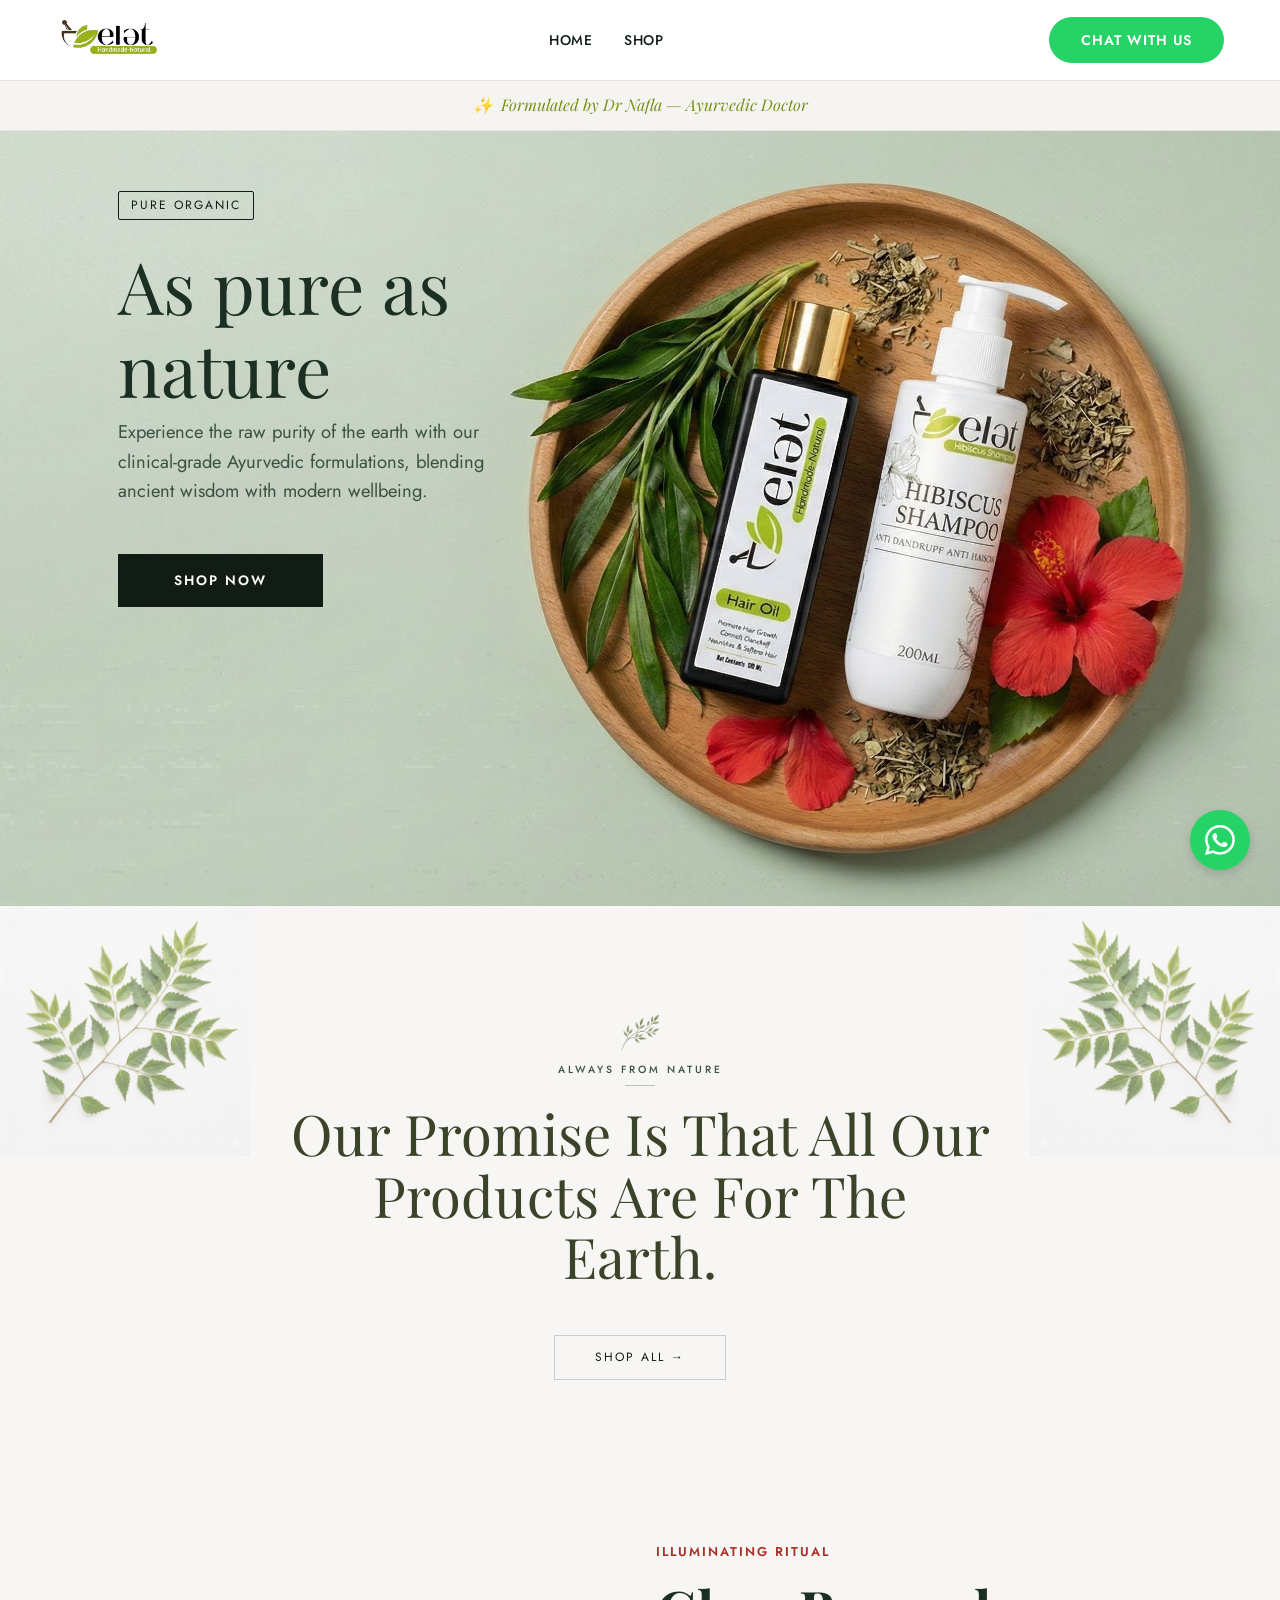
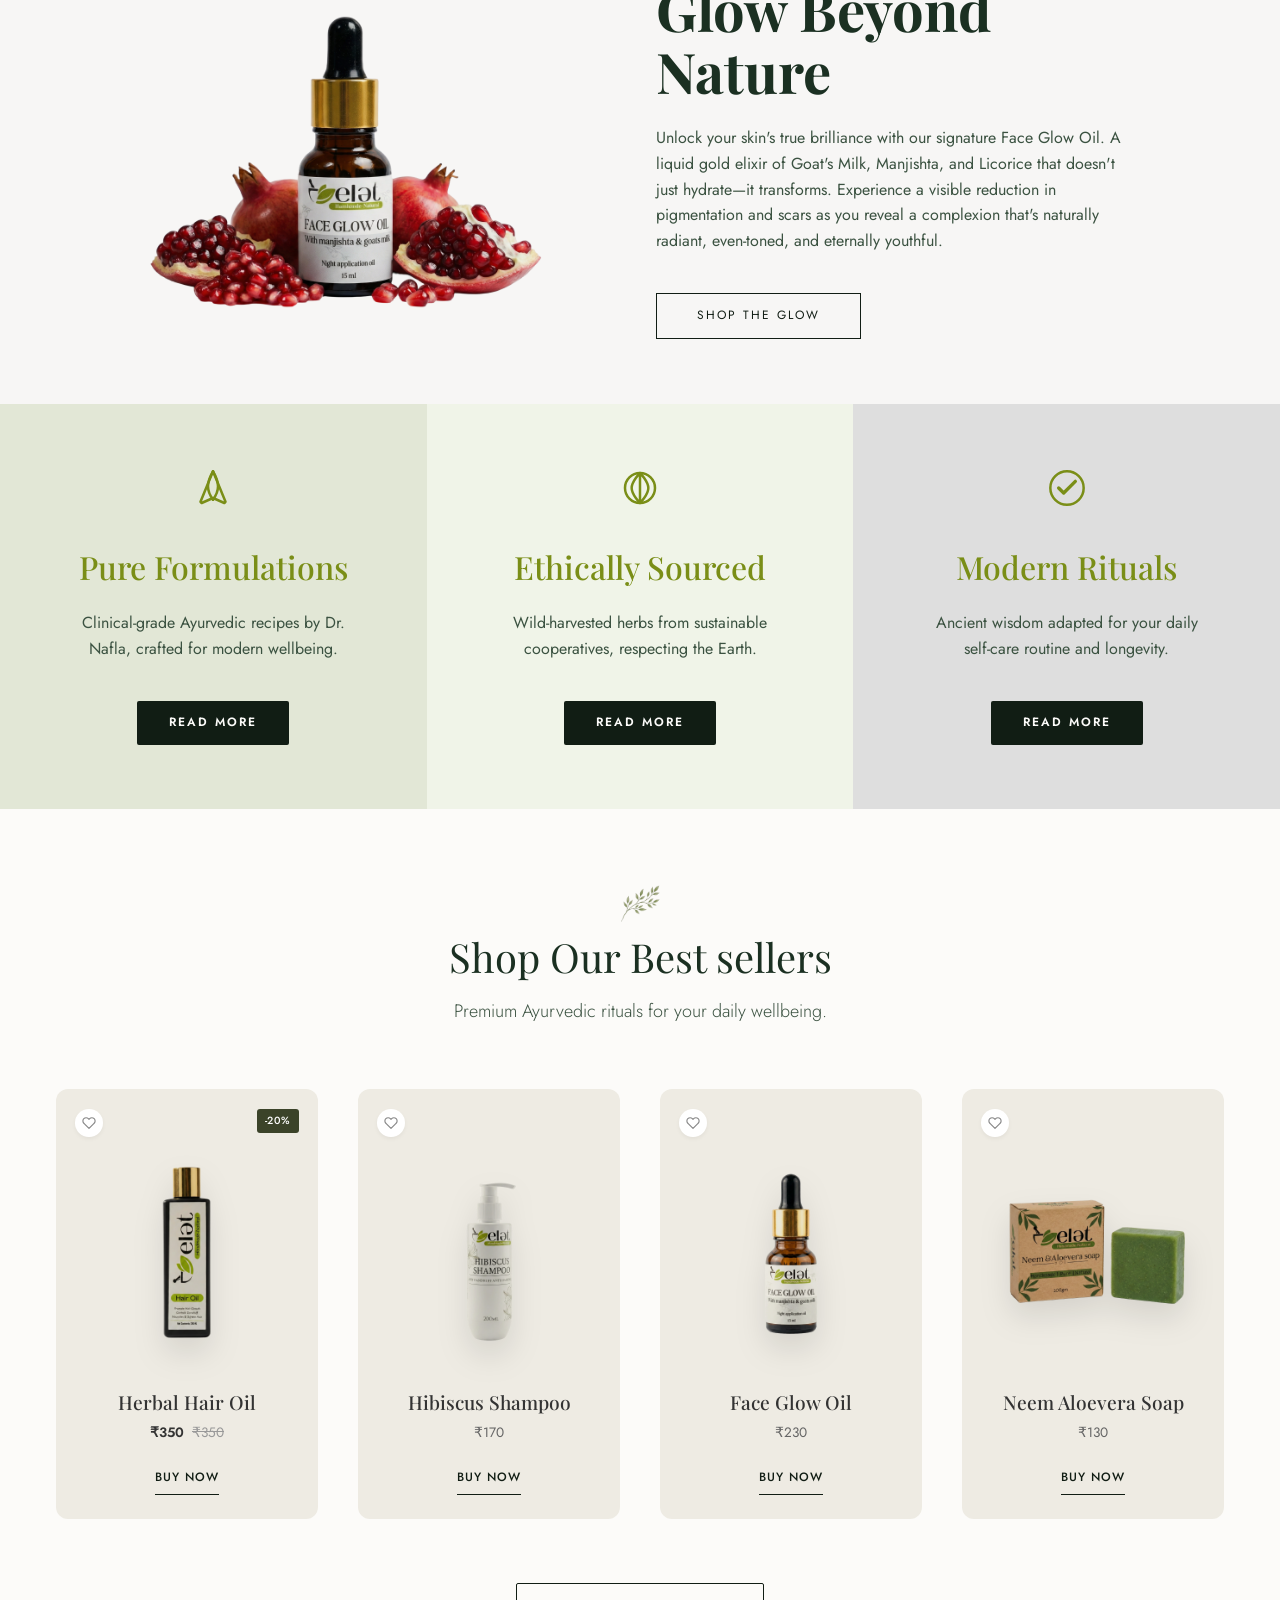
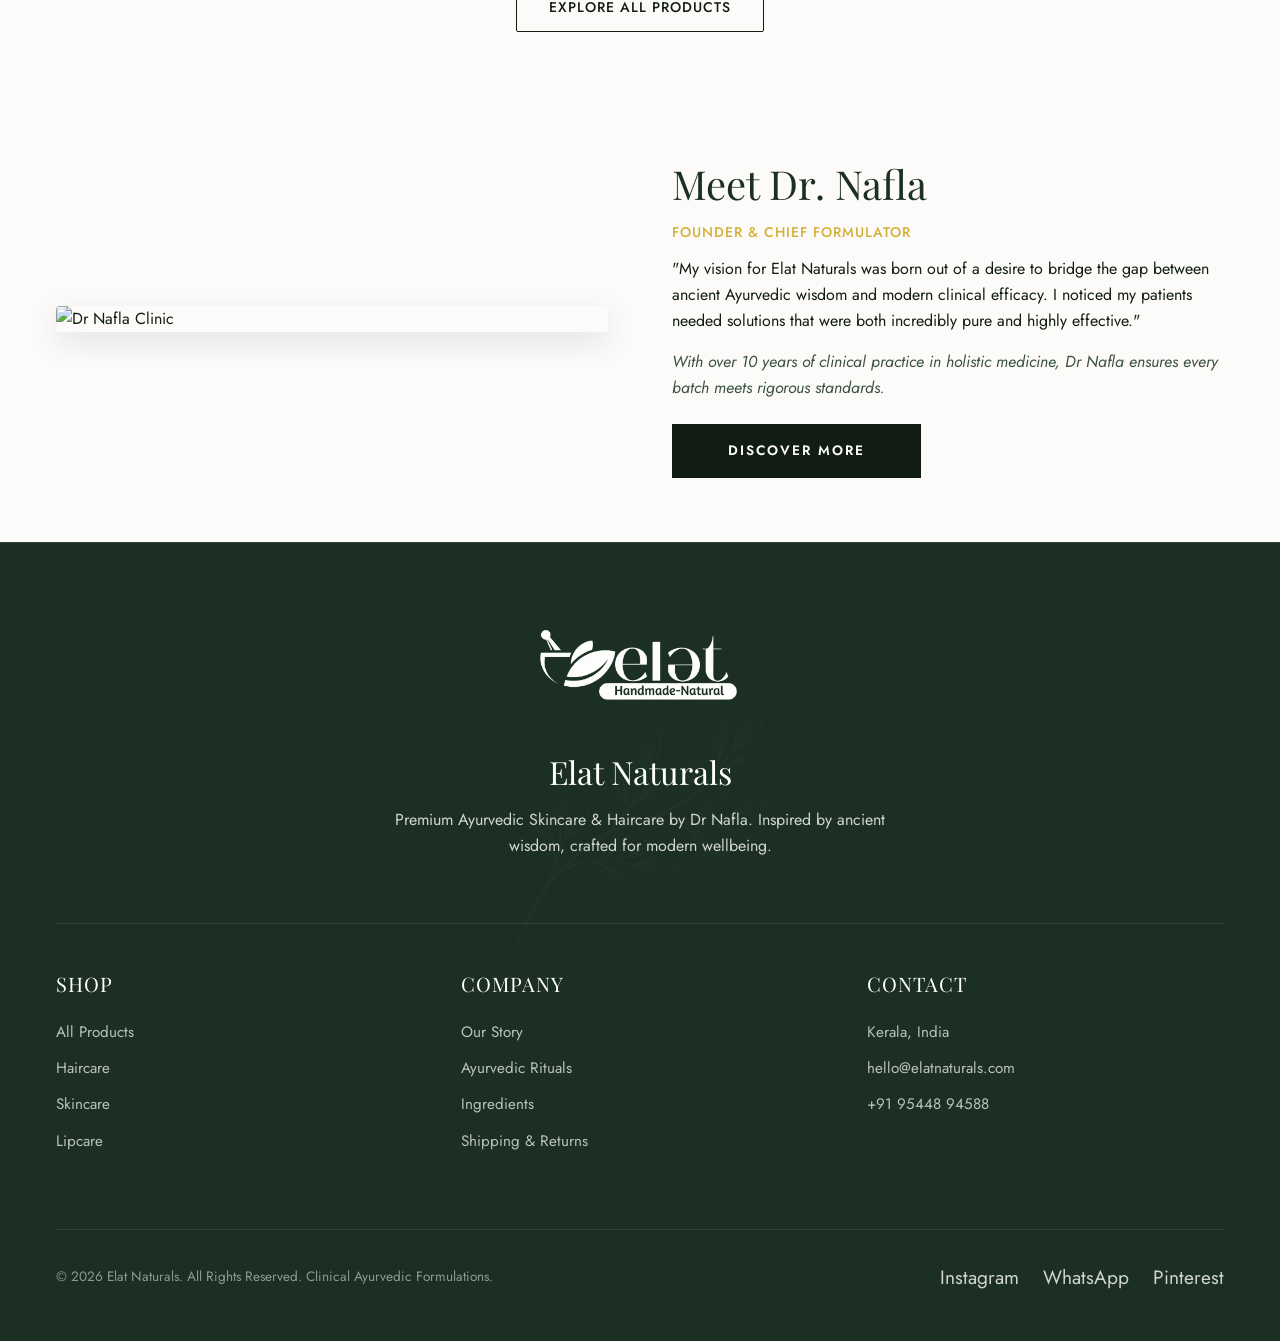
==== commit 7b0fefd0: "More fixes" ====
--- a/index.html
+++ b/index.html
@@ -39,12 +39,46 @@
     <!-- Header -->
     <header class="header">
         <div class="container header-inner">
-            <button class="mobile-menu-btn" aria-label="Menu">☰</button>
+            <button class="mobile-menu-btn" aria-label="Menu" id="mobile-menu-toggle">
+                <svg width="24" height="24" viewBox="0 0 24 24" fill="none" stroke="currentColor" stroke-width="2" stroke-linecap="round" stroke-linejoin="round">
+                    <line x1="3" y1="12" x2="21" y2="12"></line>
+                    <line x1="3" y1="6" x2="21" y2="6"></line>
+                    <line x1="3" y1="18" x2="21" y2="18"></line>
+                </svg>
+            </button>
             <a href="index.html" class="brand-logo"><img src="./assets/images/logo.png" alt="Elat Naturals"></a>
-            <nav class="nav-links">
+            <nav class="nav-links" id="mobile-nav">
+                <div class="mobile-menu-header">
+                    <button class="mobile-menu-close" aria-label="Close Menu">
+                        <svg width="24" height="24" viewBox="0 0 24 24" fill="none" stroke="currentColor" stroke-width="2" stroke-linecap="round" stroke-linejoin="round">
+                            <line x1="18" y1="6" x2="6" y2="18"></line>
+                            <line x1="6" y1="6" x2="18" y2="18"></line>
+                        </svg>
+                    </button>
+                </div>
                 <a href="index.html" class="nav-link">Home</a>
                 <a href="shop.html" class="nav-link">Shop</a>
+                
+                <!-- Mobile Contact Section -->
+                <div class="mobile-contact-section">
+                    <h4 class="contact-title">Contact Us</h4>
+                    <div class="contact-items">
+                        <a href="https://wa.me/919544894588" class="contact-item">
+                            <svg width="20" height="20" fill="currentColor" viewBox="0 0 16 16"><path d="M13.601 2.326A7.854 7.854 0 0 0 7.994 0C3.627 0 .068 3.558.064 7.926c0 1.399.366 2.76 1.057 3.965L0 16l4.204-1.102a7.933 7.933 0 0 0 3.79.965h.004c4.368 0 7.926-3.558 7.93-7.93A7.898 7.898 0 0 0 13.6 2.326z"/></svg>
+                            <span>WhatsApp</span>
+                        </a>
+                        <a href="tel:+919544894588" class="contact-item">
+                            <svg width="20" height="20" fill="none" stroke="currentColor" stroke-width="2" viewBox="0 0 24 24"><path d="M22 16.92v3a2 2 0 0 1-2.18 2 19.79 19.79 0 0 1-8.63-3.07 19.5 19.5 0 0 1-6-6 19.79 19.79 0 0 1-3.07-8.67A2 2 0 0 1 4.11 2h3a2 2 0 0 1 2 1.72 12.84 12.84 0 0 0 .7 2.81 2 2 0 0 1-.45 2.11L8.09 9.91a16 16 0 0 0 6 6l1.27-1.27a2 2 0 0 1 2.11-.45 12.84 12.84 0 0 0 2.81.7A2 2 0 0 1 22 16.92z"/></svg>
+                            <span>+91 95448 94588</span>
+                        </a>
+                        <a href="mailto:hello@elatnaturals.com" class="contact-item">
+                            <svg width="20" height="20" fill="none" stroke="currentColor" stroke-width="2" viewBox="0 0 24 24"><path d="M4 4h16c1.1 0 2 .9 2 2v12c0 1.1-.9 2-2 2H4c-1.1 0-2-.9-2-2V6c0-1.1.9-2 2-2z"/><path d="M22 6l-10 7L2 6"/></svg>
+                            <span>hello@elatnaturals.com</span>
+                        </a>
+                    </div>
+                </div>
             </nav>
+            <div class="mobile-menu-overlay"></div>
             <a href="https://wa.me/919544894588" class="btn btn-whatsapp hide-mobile" target="_blank" rel="noopener">Chat with Us</a>
         </div>
     </header>
@@ -59,7 +93,7 @@
     <!-- Hero Section -->
     <section class="hero">
         <div class="hero-content">
-            <span class="hero-tag">DAVIC ORGANIC</span>
+            <span class="hero-tag">PURE ORGANIC</span>
             
             <h1 class="hero-title">As pure as<br>nature</h1>
             
@@ -86,20 +120,20 @@
         </div>
     </section>
 
-    <!-- Hair Oil Feature Section -->
+    <!-- Face Glow Oil Feature Section -->
     <section class="organic-brand-section">
         <div class="container organic-brand-inner">
             <div class="organic-brand-image">
                 <!-- Using one of the product images from /products -->
-                <img src="./assets/images/products/Hair-oil.jpeg" alt="Herbal Hair Oil" style="border-radius: 80px; box-shadow: 0 10px 30px rgba(0,0,0,0.05); mix-blend-mode: multiply;">
+                <img src="./assets/images/glow-banner.png" alt="Face Glow Oil" style="mix-blend-mode: multiply;">
             </div>
             <div class="organic-brand-content">
-                <span class="organic-tag">ORGANIC HAIR CARE</span>
-                <h2 class="organic-title">Ayurvedic<br>Herbal Hair Oil</h2>
+                <span class="organic-tag">ILLUMINATING RITUAL</span>
+                <h2 class="organic-title">Glow Beyond<br>Nature</h2>
                 <p class="organic-text">
-                    A traditional Ayurvedic hair oil formulated with pure Bhringraj and Amla to reduce hair fall, promote healthy scalp nourishment, and stimulate new hair growth. Free from artificial fragrances and oils.
+                    Unlock your skin's true brilliance with our signature Face Glow Oil. A liquid gold elixir of Goat's Milk, Manjishta, and Licorice that doesn't just hydrate—it transforms. Experience a visible reduction in pigmentation and scars as you reveal a complexion that's naturally radiant, even-toned, and eternally youthful.
                 </p>
-                <a href="shop.html" class="btn-organic">READ MORE</a>
+                <a href="shop.html" class="btn-organic">SHOP THE GLOW</a>
             </div>
         </div>
     </section>
--- a/css/style.css
+++ b/css/style.css
@@ -293,9 +293,9 @@
   font-size: 1.15rem;
   line-height: 1.6;
   margin-bottom: 3rem;
-  max-width: 480px;
   color: var(--color-text-light);
   font-weight: 400;
+  max-width: 400px;
 }
 
 .btn-hero {
@@ -350,7 +350,7 @@
     letter-spacing: 2px;
     text-transform: uppercase;
     font-weight: 600;
-    color: var(--color-heading);
+    color: #ac3025;
     margin-bottom: 1rem;
     display: block;
 }
@@ -417,9 +417,7 @@
   padding: var(--spacing-lg) 0;
 }
 
-.section-bg-secondary {
-  /* background-color: var(--color-secondary); */
-}
+
 
 /* Product Cards */
 .product-grid {
@@ -1411,6 +1409,7 @@
   font-weight: 400;
   @media (max-width: 900px) {
     font-size: 11vw;
+    margin-bottom: 20px;
   }
 }
 
@@ -1454,7 +1453,7 @@
   transform: scaleX(-1);
    @media (max-width: 900px){
     top: auto;
-    bottom: 0;
+    bottom: -20px;
    }
 }
 
@@ -1711,6 +1710,13 @@
   color: #999;
   text-decoration: line-through;
 }
+.mobile-menu-header, .mobile-menu-overlay {
+  display: none;
+}
+
+.mobile-contact-section {
+  display: none;
+}
 
 /* Responsive */
 @media (max-width: 900px) {
@@ -1731,6 +1737,7 @@
   .hero-text {
     font-size: 14px;
     margin-bottom: 10px;
+    max-width: 100%;
   }
 
   .hero-title {
@@ -1771,22 +1778,112 @@
   }
 
   .nav-links {
-    display: none;
+    display: flex;
     position: fixed;
-    top: 80px;
+    top: 0;
+    right: 0;
+    width: 80%;
+    max-width: 400px;
+    height: 100vh;
+    background-color: var(--color-bg);
+    flex-direction: column;
+    padding: 6rem 2rem 2rem;
+    gap: 2rem;
+    z-index: 1001;
+    transform: translateX(100%);
+    transition: transform 0.4s cubic-bezier(0.16, 1, 0.3, 1);
+    box-shadow: -10px 0 30px rgba(0,0,0,0.1);
+  }
+
+  .nav-links.active {
+    transform: translateX(0);
+  }
+
+  .mobile-menu-header {
+    display: block;
+    position: absolute;
+    top: 1.5rem;
+    right: 1.5rem;
+  }
+
+  .mobile-menu-close {
+    color: var(--color-primary);
+    padding: 0.5rem;
+    transition: transform 0.2s;
+  }
+
+  .mobile-menu-close:active {
+    transform: scale(0.9);
+  }
+
+  .nav-link {
+    font-size: 1.25rem;
+    font-weight: 500;
+    text-transform: none;
+    letter-spacing: 0;
+    border-bottom: 1px solid var(--color-border);
+    padding-bottom: 1rem;
+    width: 100%;
+  }
+
+  .mobile-menu-overlay {
+    display: block;
+    position: fixed;
+    top: 0;
     left: 0;
     width: 100%;
-    height: calc(100vh - 80px);
-    background-color: var(--color-bg);
+    height: 100vh;
+    background: rgba(0, 0, 0, 0.3);
+    backdrop-filter: blur(4px);
+    z-index: 1000;
+    opacity: 0;
+    visibility: hidden;
+    transition: all 0.4s ease;
+  }
+
+  .mobile-menu-overlay.active {
+    opacity: 1;
+    visibility: visible;
+  }
+
+  /* Mobile Contact Section Styles */
+  .mobile-contact-section {
+    display: block;
+    margin-top: auto;
+    padding-top: 2rem;
+    border-top: 2px solid var(--color-secondary);
+  }
+
+  .contact-title {
+    font-size: 0.75rem;
+    text-transform: uppercase;
+    letter-spacing: 2px;
+    color: var(--color-text-light);
+    margin-bottom: 1.5rem;
+  }
+
+  .contact-items {
+    display: flex;
     flex-direction: column;
-    padding: 2rem;
-    gap: 1.5rem;
-    z-index: 1000;
-    box-shadow: 0 10px 15px rgba(0,0,0,0.05);
-  }
-
-  .nav-links.active {
+    gap: 1.25rem;
+  }
+
+  .contact-item {
     display: flex;
+    align-items: center;
+    gap: 1rem;
+    color: var(--color-text);
+    font-size: 0.9rem;
+    transition: color 0.2s;
+  }
+
+  .contact-item svg {
+    color: var(--color-primary);
+    flex-shrink: 0;
+  }
+
+  .contact-item:hover {
+    color: var(--color-primary);
   }
 
   .mobile-menu-btn {
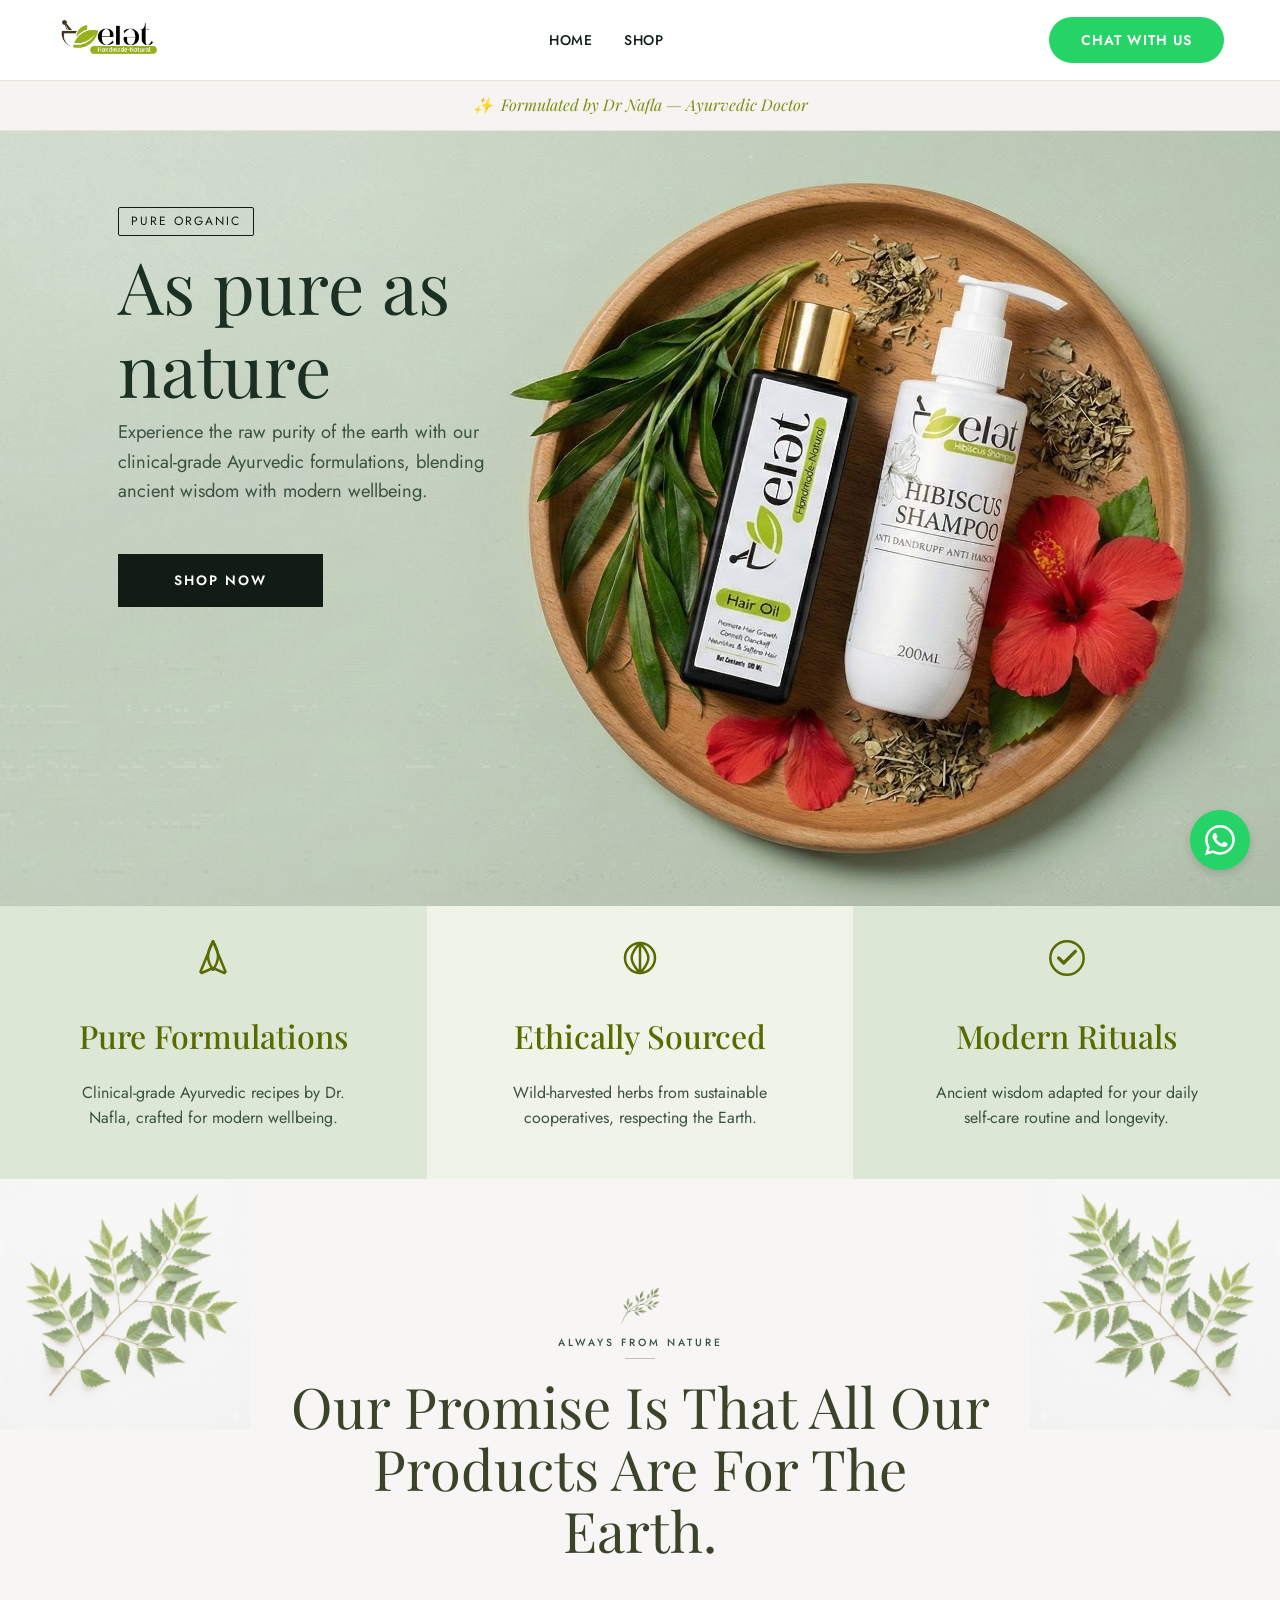
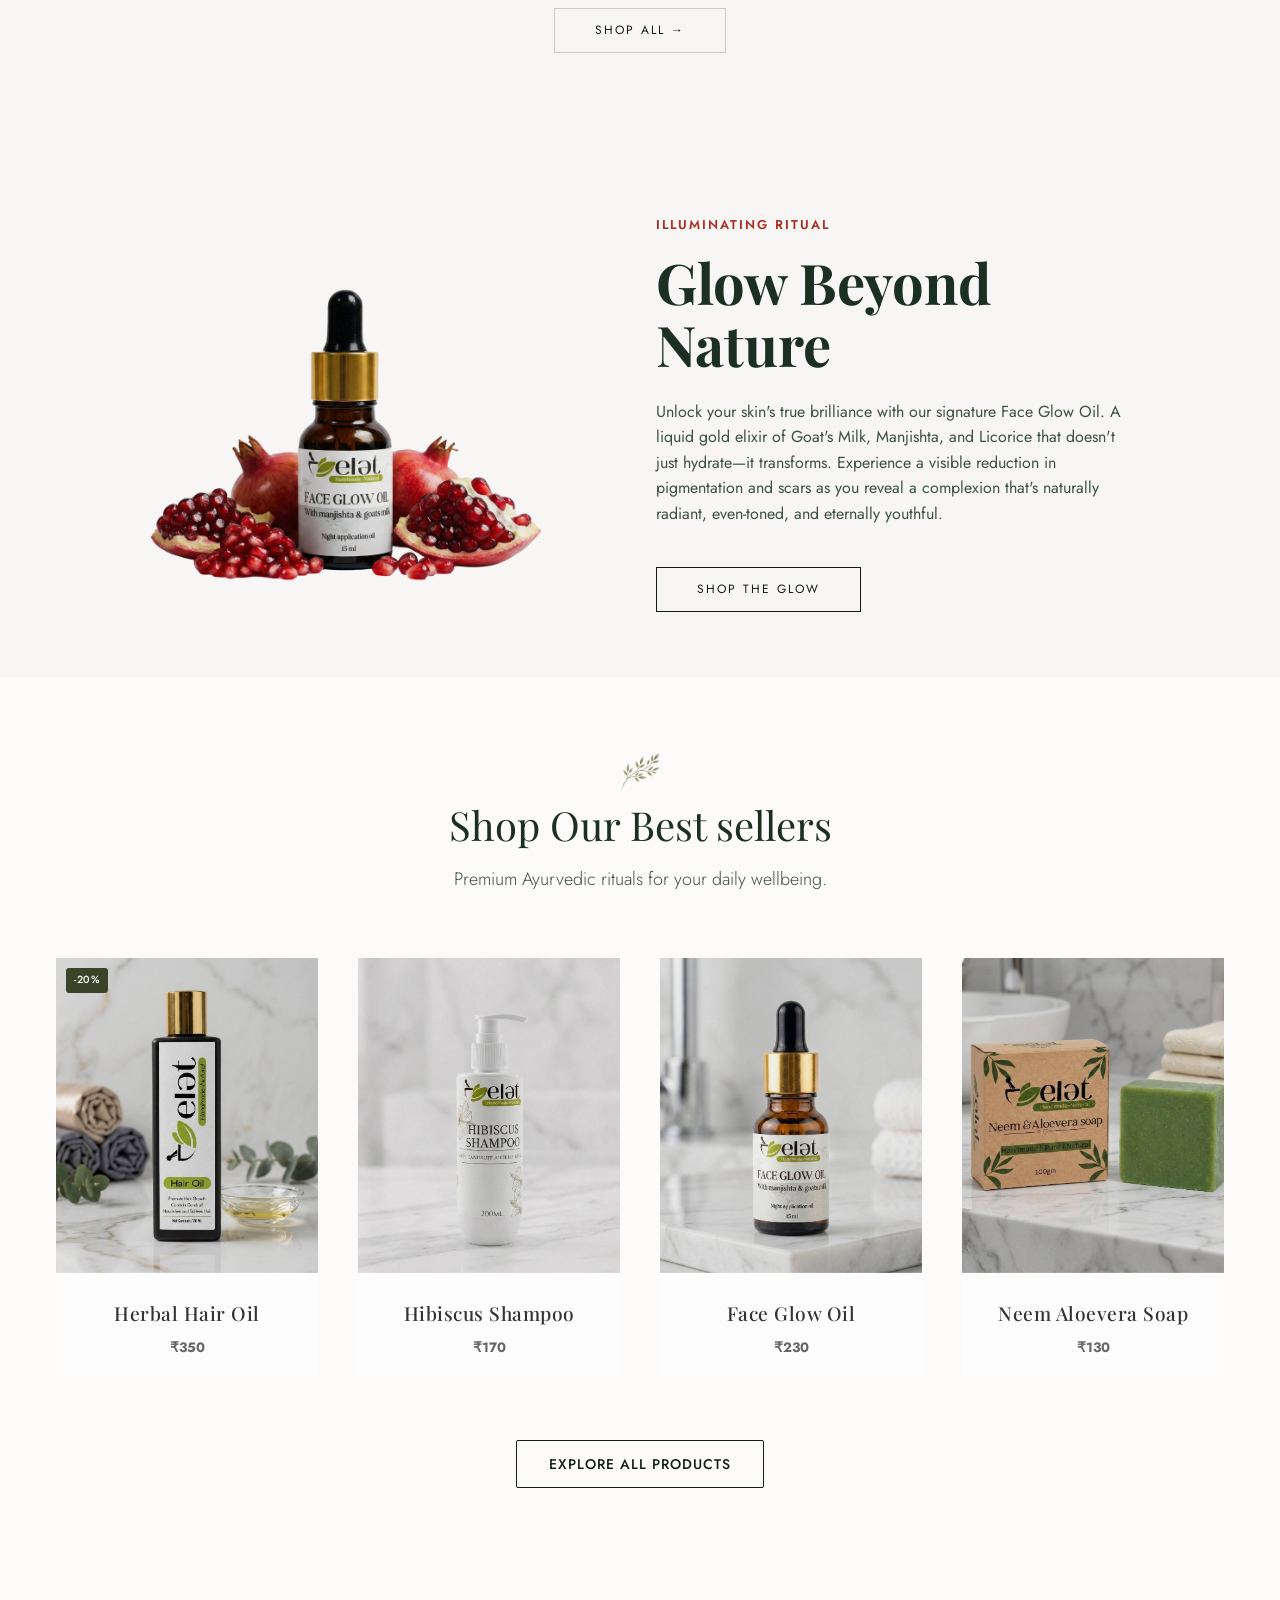
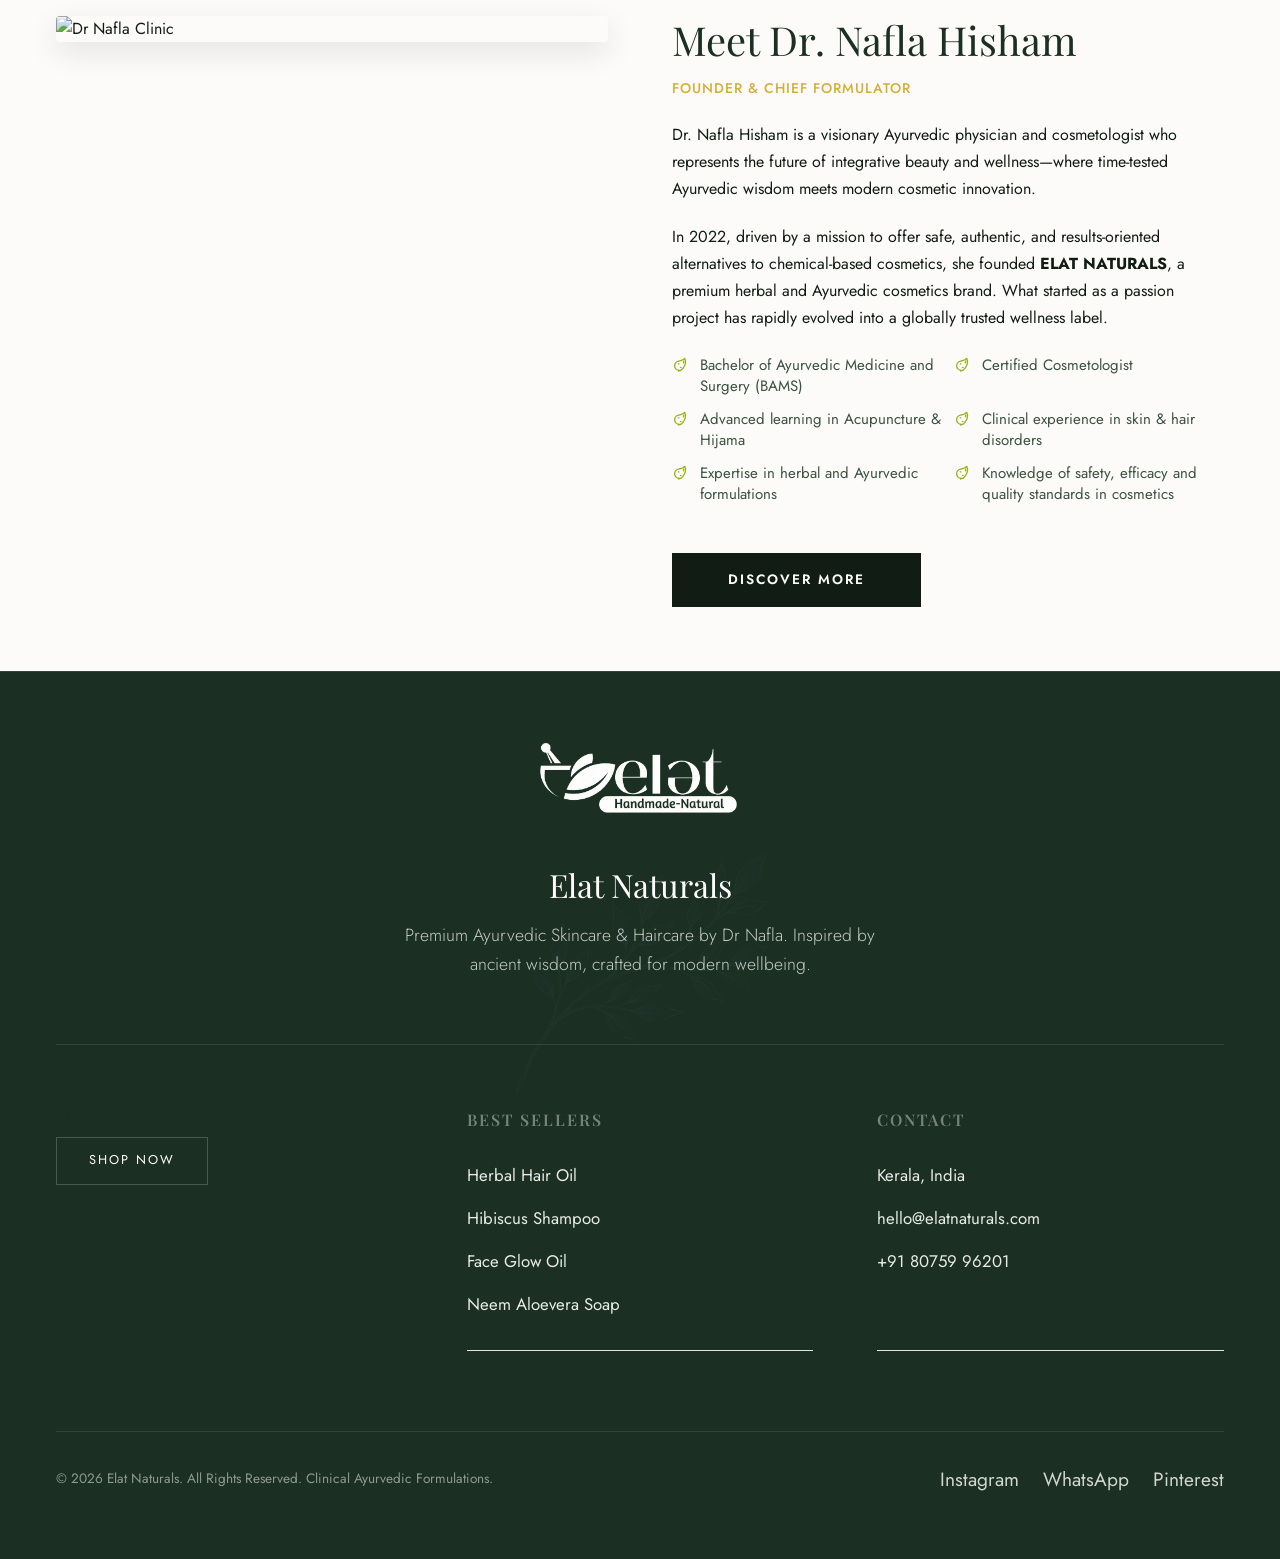
==== commit fe09812d: "new changes" ====
--- a/index.html
+++ b/index.html
@@ -63,13 +63,13 @@
                 <div class="mobile-contact-section">
                     <h4 class="contact-title">Contact Us</h4>
                     <div class="contact-items">
-                        <a href="https://wa.me/919544894588" class="contact-item">
+                        <a href="https://wa.me/918075996201" class="contact-item">
                             <svg width="20" height="20" fill="currentColor" viewBox="0 0 16 16"><path d="M13.601 2.326A7.854 7.854 0 0 0 7.994 0C3.627 0 .068 3.558.064 7.926c0 1.399.366 2.76 1.057 3.965L0 16l4.204-1.102a7.933 7.933 0 0 0 3.79.965h.004c4.368 0 7.926-3.558 7.93-7.93A7.898 7.898 0 0 0 13.6 2.326z"/></svg>
                             <span>WhatsApp</span>
                         </a>
-                        <a href="tel:+919544894588" class="contact-item">
+                        <a href="tel:+918075996201" class="contact-item">
                             <svg width="20" height="20" fill="none" stroke="currentColor" stroke-width="2" viewBox="0 0 24 24"><path d="M22 16.92v3a2 2 0 0 1-2.18 2 19.79 19.79 0 0 1-8.63-3.07 19.5 19.5 0 0 1-6-6 19.79 19.79 0 0 1-3.07-8.67A2 2 0 0 1 4.11 2h3a2 2 0 0 1 2 1.72 12.84 12.84 0 0 0 .7 2.81 2 2 0 0 1-.45 2.11L8.09 9.91a16 16 0 0 0 6 6l1.27-1.27a2 2 0 0 1 2.11-.45 12.84 12.84 0 0 0 2.81.7A2 2 0 0 1 22 16.92z"/></svg>
-                            <span>+91 95448 94588</span>
+                            <span>+91 80759 96201</span>
                         </a>
                         <a href="mailto:hello@elatnaturals.com" class="contact-item">
                             <svg width="20" height="20" fill="none" stroke="currentColor" stroke-width="2" viewBox="0 0 24 24"><path d="M4 4h16c1.1 0 2 .9 2 2v12c0 1.1-.9 2-2 2H4c-1.1 0-2-.9-2-2V6c0-1.1.9-2 2-2z"/><path d="M22 6l-10 7L2 6"/></svg>
@@ -79,7 +79,7 @@
                 </div>
             </nav>
             <div class="mobile-menu-overlay"></div>
-            <a href="https://wa.me/919544894588" class="btn btn-whatsapp hide-mobile" target="_blank" rel="noopener">Chat with Us</a>
+            <a href="https://wa.me/918075996201" class="btn btn-whatsapp hide-mobile" target="_blank" rel="noopener">Chat with Us</a>
         </div>
     </header>
 
@@ -104,40 +104,6 @@
             <a href="shop.html" class="btn btn-hero">SHOP NOW</a>
         </div>
     </section>
-
-    <!-- Promise Section -->
-    <section class="promise-section">
-        <img src="./assets/images/eucalyptus.png" alt="Leaf Decoration Left" class="promise-leaf-left">
-        <img src="./assets/images/eucalyptus.png" alt="Leaf Decoration Right" class="promise-leaf-right">
-        
-        <div class="container" style="position: relative; z-index: 2;">
-            <div class="promise-icon">
-                <img src="./assets/images/branch-illustration.png" alt="Branch Illustration" class="branch-icon">
-            </div>
-            <span class="promise-tag">ALWAYS FROM NATURE</span>
-            <h2 class="promise-title">Our Promise Is That All Our Products Are For The Earth.</h2>
-            <a href="shop.html" class="btn-promise">SHOP ALL →</a>
-        </div>
-    </section>
-
-    <!-- Face Glow Oil Feature Section -->
-    <section class="organic-brand-section">
-        <div class="container organic-brand-inner">
-            <div class="organic-brand-image">
-                <!-- Using one of the product images from /products -->
-                <img src="./assets/images/glow-banner.png" alt="Face Glow Oil" style="mix-blend-mode: multiply;">
-            </div>
-            <div class="organic-brand-content">
-                <span class="organic-tag">ILLUMINATING RITUAL</span>
-                <h2 class="organic-title">Glow Beyond<br>Nature</h2>
-                <p class="organic-text">
-                    Unlock your skin's true brilliance with our signature Face Glow Oil. A liquid gold elixir of Goat's Milk, Manjishta, and Licorice that doesn't just hydrate—it transforms. Experience a visible reduction in pigmentation and scars as you reveal a complexion that's naturally radiant, even-toned, and eternally youthful.
-                </p>
-                <a href="shop.html" class="btn-organic">SHOP THE GLOW</a>
-            </div>
-        </div>
-    </section>
-
     <!-- Features Section -->
     <section class="features-section">
         <div class="features-grid">
@@ -151,7 +117,6 @@
                 </div>
                 <h3 class="feature-title">Pure Formulations</h3>
                 <p class="feature-text">Clinical-grade Ayurvedic recipes by Dr. Nafla, crafted for modern wellbeing.</p>
-                <a href="shop.html" class="feature-cta btn btn-hero">READ MORE</a>
             </div>
             <div class="feature-card feature-card-2">
                 <div class="feature-icon">
@@ -162,7 +127,6 @@
                 </div>
                 <h3 class="feature-title">Ethically Sourced</h3>
                 <p class="feature-text">Wild-harvested herbs from sustainable cooperatives, respecting the Earth.</p>
-                <a href="shop.html" class="feature-cta btn btn-hero">READ MORE</a>
             </div>
             <div class="feature-card feature-card-3">
                 <div class="feature-icon">
@@ -173,7 +137,39 @@
                 </div>
                 <h3 class="feature-title">Modern Rituals</h3>
                 <p class="feature-text">Ancient wisdom adapted for your daily self-care routine and longevity.</p>
-                <a href="shop.html" class="feature-cta btn btn-hero">READ MORE</a>
+            </div>
+        </div>
+    </section>
+
+    <!-- Promise Section -->
+    <section class="promise-section">
+        <img src="./assets/images/eucalyptus.png" alt="Leaf Decoration Left" class="promise-leaf-left">
+        <img src="./assets/images/eucalyptus.png" alt="Leaf Decoration Right" class="promise-leaf-right">
+        
+        <div class="container" style="position: relative; z-index: 2;">
+            <div class="promise-icon">
+                <img src="./assets/images/branch-illustration.png" alt="Branch Illustration" class="branch-icon">
+            </div>
+            <span class="promise-tag">ALWAYS FROM NATURE</span>
+            <h2 class="promise-title">Our Promise Is That All Our Products Are For The Earth.</h2>
+            <a href="shop.html" class="btn-promise">SHOP ALL →</a>
+        </div>
+    </section>
+
+    <!-- Face Glow Oil Feature Section -->
+    <section class="organic-brand-section">
+        <div class="container organic-brand-inner">
+            <div class="organic-brand-image">
+                <!-- Using one of the product images from /products -->
+                <img src="./assets/images/glow-banner.png" alt="Face Glow Oil" style="mix-blend-mode: multiply;">
+            </div>
+            <div class="organic-brand-content">
+                <span class="organic-tag">ILLUMINATING RITUAL</span>
+                <h2 class="organic-title">Glow Beyond<br>Nature</h2>
+                <p class="organic-text">
+                    Unlock your skin's true brilliance with our signature Face Glow Oil. A liquid gold elixir of Goat's Milk, Manjishta, and Licorice that doesn't just hydrate—it transforms. Experience a visible reduction in pigmentation and scars as you reveal a complexion that's naturally radiant, even-toned, and eternally youthful.
+                </p>
+                <a href="shop.html" class="btn-organic">SHOP THE GLOW</a>
             </div>
         </div>
     </section>
@@ -201,16 +197,30 @@
     <!-- Dr Nafla / About -->
     <section class="section section-bg-secondary" id="about">
         <div class="container">
-            <div style="display: flex; flex-wrap: wrap; gap: var(--spacing-lg); align-items: center;">
+            <div style="display: flex; flex-wrap: wrap; gap: var(--spacing-lg);">
                 <div style="flex: 1; min-width: 300px;">
                     <img src="https://images.unsplash.com/photo-1559839734-2b71ea197ec2?q=80&w=800&auto=format&fit=crop" alt="Dr Nafla Clinic" style="border-radius: 4px; box-shadow: 0 10px 30px rgba(0,0,0,0.1);">
                 </div>
-                <div style="flex: 1; min-width: 300px;">
-                    <h2 class="section-title">Meet Dr. Nafla</h2>
-                    <h3 style="margin-bottom: 1rem; color: var(--color-accent); font-family: var(--font-body); font-weight: 500; text-transform: uppercase; font-size: 0.875rem; letter-spacing: 1px;">Founder & Chief Formulator</h3>
-                    <p style="margin-bottom: 1rem;">"My vision for Elat Naturals was born out of a desire to bridge the gap between ancient Ayurvedic wisdom and modern clinical efficacy. I noticed my patients needed solutions that were both incredibly pure and highly effective."</p>
-                    <p style="color: var(--color-text-light); font-style: italic; margin-bottom: 1.5rem;">With over 10 years of clinical practice in holistic medicine, Dr Nafla ensures every batch meets rigorous standards.</p>
-                    <a href="shop.html" class="btn btn-hero">Discover More</a>
+                <div style="flex: 1; min-width: 300px;" class="founder-text-content">
+                    <h2 class="section-title">Meet Dr. Nafla Hisham</h2>
+                    <h3 class="founder-role">Founder & Chief Formulator</h3>
+                    <p class="founder-bio">
+                        Dr. Nafla Hisham is a visionary Ayurvedic physician and cosmetologist who represents the future of integrative beauty and wellness—where time-tested Ayurvedic wisdom meets modern cosmetic innovation.
+                    </p>
+                    <p class="founder-bio">
+                        In 2022, driven by a mission to offer safe, authentic, and results-oriented alternatives to chemical-based cosmetics, she founded <strong>ELAT NATURALS</strong>, a premium herbal and Ayurvedic cosmetics brand. What started as a passion project has rapidly evolved into a globally trusted wellness label.
+                    </p>
+                    
+                    <ul class="founder-credentials">
+                        <li>Bachelor of Ayurvedic Medicine and Surgery (BAMS)</li>
+                        <li>Certified Cosmetologist</li>
+                        <li>Advanced learning in Acupuncture & Hijama</li>
+                        <li>Clinical experience in skin & hair disorders</li>
+                        <li>Expertise in herbal and Ayurvedic formulations</li>
+                        <li>Knowledge of safety, efficacy and quality standards in cosmetics</li>
+                    </ul>
+                    
+                    <a href="shop.html" class="btn btn-hero" style="margin-top: 1rem;">Discover More</a>
                 </div>
             </div>
         </div>
@@ -228,23 +238,38 @@
             <div class="footer-grid">
                 <div class="footer-col">
                     <h4>Shop</h4>
-                    <a href="shop.html">All Products</a>
-                    <a href="shop.html?cat=hair">Haircare</a>
-                    <a href="shop.html?cat=face">Skincare</a>
-                    <a href="shop.html?cat=lips">Lipcare</a>
-                </div>
-                <div class="footer-col">
-                    <h4>Company</h4>
-                    <a href="index.html#about">Our Story</a>
-                    <a href="index.html#rituals">Ayurvedic Rituals</a>
-                    <a href="#">Ingredients</a>
-                    <a href="#">Shipping & Returns</a>
-                </div>
-                <div class="footer-col">
-                    <h4>Contact</h4>
-                    <p>Kerala, India</p>
-                    <a href="mailto:hello@elatnaturals.com">hello@elatnaturals.com</a>
-                    <p>+91 95448 94588</p>
+                    <a href="shop.html" class="btn-shop-now">Shop Now</a>
+                </div>
+                <div class="footer-col accordion-item">
+                    <button class="accordion-header">
+                        Best Sellers
+                        <svg class="accordion-icon" width="16" height="16" viewBox="0 0 24 24" fill="none" stroke="currentColor" stroke-width="2" stroke-linecap="round" stroke-linejoin="round">
+                            <polyline points="6 9 12 15 18 9"></polyline>
+                        </svg>
+                    </button>
+                    <div class="accordion-content">
+                        <div class="accordion-content-inner">
+                            <a href="https://wa.me/918075996201?text=I'm%20interested%20in%20Herbal%20Hair%20Oil" target="_blank">Herbal Hair Oil</a>
+                            <a href="https://wa.me/918075996201?text=I'm%20interested%20in%20Hibiscus%20Shampoo" target="_blank">Hibiscus Shampoo</a>
+                            <a href="https://wa.me/918075996201?text=I'm%20interested%20in%20Face%20Glow%20Oil" target="_blank">Face Glow Oil</a>
+                            <a href="https://wa.me/918075996201?text=I'm%20interested%20in%20Neem%20Aloevera%20Soap" target="_blank">Neem Aloevera Soap</a>
+                        </div>
+                    </div>
+                </div>
+                <div class="footer-col accordion-item">
+                    <button class="accordion-header">
+                        Contact
+                        <svg class="accordion-icon" width="16" height="16" viewBox="0 0 24 24" fill="none" stroke="currentColor" stroke-width="2" stroke-linecap="round" stroke-linejoin="round">
+                            <polyline points="6 9 12 15 18 9"></polyline>
+                        </svg>
+                    </button>
+                    <div class="accordion-content">
+                        <div class="accordion-content-inner">
+                            <p>Kerala, India</p>
+                            <a href="mailto:hello@elatnaturals.com">hello@elatnaturals.com</a>
+                            <p>+91 80759 96201</p>
+                        </div>
+                    </div>
                 </div>
             </div>
             
@@ -327,7 +352,7 @@
     </div>
 
     <!-- Floating WhatsApp Button -->
-    <a href="https://wa.me/919544894588" class="floating-whatsapp" target="_blank" rel="noopener" aria-label="Chat on WhatsApp">
+    <a href="https://wa.me/918075996201" class="floating-whatsapp" target="_blank" rel="noopener" aria-label="Chat on WhatsApp">
         <svg xmlns="http://www.w3.org/2000/svg" width="30" height="30" fill="currentColor" viewBox="0 0 16 16">
             <path d="M13.601 2.326A7.854 7.854 0 0 0 7.994 0C3.627 0 .068 3.558.064 7.926c0 1.399.366 2.76 1.057 3.965L0 16l4.204-1.102a7.933 7.933 0 0 0 3.79.965h.004c4.368 0 7.926-3.558 7.93-7.93A7.898 7.898 0 0 0 13.6 2.326zM7.994 14.521a6.573 6.573 0 0 1-3.356-.92l-.24-.144-2.494.654.666-2.433-.156-.251a6.56 6.56 0 0 1-1.007-3.505c0-3.626 2.957-6.584 6.591-6.584a6.56 6.56 0 0 1 4.66 1.931 6.557 6.557 0 0 1 1.928 4.66c-.004 3.639-2.961 6.592-6.592 6.592zm3.615-4.934c-.197-.099-1.17-.578-1.353-.646-.182-.065-.315-.099-.445.099-.133.197-.513.646-.627.775-.114.133-.232.148-.43.05-.197-.1-.836-.308-1.592-.985-.59-.525-.985-1.175-1.103-1.372-.114-.198-.011-.304.088-.403.087-.088.197-.232.296-.346.1-.114.133-.198.198-.33.065-.134.034-.248-.015-.347-.05-.099-.445-1.076-.612-1.47-.16-.389-.323-.335-.445-.34-.114-.007-.247-.007-.38-.007a.729.729 0 0 0-.529.247c-.182.198-.691.677-.691 1.654 0 .977.71 1.916.81 2.049.098.133 1.394 2.132 3.383 2.992.47.205.84.326 1.129.418.475.152.904.129 1.246.08.38-.058 1.171-.48 1.338-.943.164-.464.164-.86.114-.943-.049-.084-.182-.133-.38-.232z"/>
         </svg>
--- a/css/style.css
+++ b/css/style.css
@@ -113,6 +113,11 @@
   color: var(--color-text-light);
   margin-bottom: var(--spacing-lg);
   font-weight: 300;
+  @media (max-width: 500px) {
+    max-width: 80%;
+    margin-left: auto;
+    margin-right: auto;
+  }
 }
 
 /* Buttons */
@@ -269,7 +274,8 @@
   text-transform: uppercase;
   border: 1px solid var(--color-text);
   padding: 4px 12px;
-  margin-bottom: 1.5rem;
+  margin-bottom: .5rem;
+  margin-top: 1rem;
   border-radius: 2px;
 }
 
@@ -416,6 +422,11 @@
 .section {
   padding: var(--spacing-lg) 0;
 }
+.section.shop-section{
+  @media (max-width: 900px) {
+    padding-top: 10px;
+  }
+}
 
 
 
@@ -440,98 +451,78 @@
   transition: opacity var(--transition-normal);
 }
 
+.new-ui-card {
+  gap: 1.5rem;
+}
+
 .product-card:hover, .premium-card:hover, .ref-product-card:hover {
   transform: none;
   box-shadow: none;
 }
 
-.product-image-wrap, .premium-card-img-wrap, .ref-product-img-wrap {
+.product-image-wrap {
   position: relative;
   width: 100%;
-  aspect-ratio: 4 / 5;
-  background-color: #f7f7f7;
-  overflow: hidden;
-  margin-bottom: 1.25rem;
   display: flex;
   align-items: center;
   justify-content: center;
-}
-
-.product-image-wrap img, .premium-card-img-wrap img, .ref-product-img-wrap img {
+  margin-bottom: 1rem;
+}
+
+.product-tile-img {
+  max-width: 100%;
+  height: auto;
+  object-fit: contain;
+  mix-blend-mode: multiply;
+}
+
+.discount-badge {
+  position: absolute;
+  top: 10px;
+  left: 10px;
+  background-color: #3b5241; /* Dark green badge */
+  color: white;
+  padding: 2px 8px;
+  font-size: 0.7rem;
+  font-weight: 500;
+  border-radius: 2px;
+  z-index: 2;
+}
+
+.card-bottom-info {
+  display: flex;
+  flex-direction: column;
+  align-items: center;
+  gap: 0.25rem;
   width: 100%;
-  height: 100%;
-  object-fit: cover;
-  transition: transform 0.6s ease;
-  mix-blend-mode: multiply;
-}
-
-.product-card:hover .product-image-wrap img, 
-.premium-card:hover .premium-card-img-wrap img,
-.ref-product-card:hover .ref-product-img-wrap img {
-  transform: scale(1.03);
-}
-
-.product-badge, .premium-card-tag, .ref-sale-tag {
-  position: absolute;
-  top: 1rem;
-  left: 1rem;
-  background-color: var(--color-text);
-  color: var(--color-white);
-  font-size: 0.6rem;
-  font-weight: 500;
-  padding: 4px 10px;
-  text-transform: uppercase;
-  letter-spacing: 1px;
-  z-index: 2;
-  border-radius: 0;
-}
-
-.product-info, .premium-card-info {
-  display: flex;
-  flex-direction: column;
-  align-items: center;
-  gap: 0.35rem;
-  padding: 0 0.5rem;
-  width: 100%;
-}
-
-.product-title, .premium-card-title, .ref-product-title {
+}
+
+.card-title {
+  font-family: var(--font-body);
+  font-size: 0.85rem;
+  color: var(--color-text-light);
+  margin: 0;
+  font-weight: 400;
+  letter-spacing: 0.5px;
+  text-transform: capitalize;
+}
+
+.card-price {
   font-family: var(--font-body);
   font-size: 0.9rem;
-  font-weight: 500;
   color: var(--color-text);
-  margin: 0;
-  width: 100%;
-  letter-spacing: 0.5px;
-  transition: color var(--transition-fast);
-  margin-bottom: 0.25rem;
-}
-
-.product-category, .premium-card-size, .premium-card-meta, .ref-product-type {
-  font-size: 0.75rem;
-  color: var(--color-text-light);
-  text-transform: uppercase;
-  letter-spacing: 1px;
-  display: flex;
-  justify-content: center;
-  align-items: center;
-  width: 100%;
-  margin: 0;
-}
-
-.product-price, .premium-card-price, .ref-product-price {
-  font-family: var(--font-body);
-  font-size: 0.85rem;
-  color: var(--color-text);
-  font-weight: 400;
-  margin-top: 0.25rem;
-  width: 100%;
-}
-
-.product-price del, .premium-card-price del, .ref-product-price del {
-  color: var(--color-text-light);
-  margin-right: 0.5rem;
-  opacity: 0.7;
+  font-weight: 700;
+  margin-bottom: 0.1rem;
+}
+
+.product-rating {
+  margin-top: 0.2rem;
+}
+
+.stars {
+  display: flex;
+  gap: 2px;
+  color: #3b5241; /* Matching green for stars */
 }
 
 .btn-buy-whatsapp, .premium-card-btn, .ref-btn-add, .btn-buy-now {
@@ -666,6 +657,10 @@
   z-index: 10;
   /* box-shadow: 0 2px 5px rgba(0, 0, 0, 0.1); */
   transition: all 0.2s;
+  @media (max-width: 500px) {
+    top: 5px;
+    right: 5px;
+}
 }
 
 .modal-close:hover {
@@ -686,6 +681,9 @@
   justify-content: center;
   padding: 2rem;
   background-color: transparent; 
+  @media (max-width: 600px) {
+    padding: 1rem;
+}
 }
 
 .modal-main-image img {
@@ -820,10 +818,11 @@
 .footer {
   background-color: #1B3022; /* Deep Forest Green */
   color: #FFFFFF;
-  padding: 5rem 0 3rem;
+  padding: 6rem 0 4rem;
   border-top: 1px solid rgba(255, 255, 255, 0.1);
   position: relative;
   overflow: hidden;
+  padding-top: 4rem;
 }
 
 .footer::before {
@@ -867,35 +866,80 @@
 .footer-brand-text {
   max-width: 500px;
   margin: 0 auto;
-  font-size: 1rem;
-  line-height: 1.6;
-  color: rgba(255, 255, 255, 0.8);
+  font-size: 1.1rem;
+  line-height: 1.7;
+  color: rgba(255, 255, 255, 0.75);
+  font-weight: 300;
 }
 
 .footer-grid {
   display: grid;
   grid-template-columns: repeat(3, 1fr);
-  gap: 3rem;
-  margin-bottom: 4rem;
+  gap: 4rem;
+  margin-bottom: 5rem;
   border-top: 1px solid rgba(255, 255, 255, 0.1);
-  padding-top: 3rem;
-}
-
-.footer-col h4 {
+  padding-top: 4rem;
+}
+
+.footer-col .accordion-header {
+  width: 100%;
+  text-align: left;
+  padding: 0;
+  background: none;
+  border: none;
   font-family: var(--font-heading);
-  font-size: 1.25rem;
-  margin-bottom: 1.5rem;
+  font-size: 1rem;
+  margin-bottom: 2rem;
+  color: rgba(255, 255, 255, 0.4);
+  text-transform: uppercase;
+  letter-spacing: 2px;
+  font-weight: 600;
+  display: flex;
+  justify-content: space-between;
+  align-items: center;
+}
+
+.footer-col .accordion-icon {
+  display: none;
+}
+
+/* Desktop Accordion Reset */
+@media (min-width: 769px) {
+  .footer-col .accordion-header {
+    cursor: default;
+    pointer-events: none;
+  }
+  .footer-col .accordion-content {
+    max-height: none !important;
+    overflow: visible;
+    display: block;
+  }
+}
+
+.footer-col a, .footer-col p {
+  display: block;
+  font-size: 1.05rem;
+  color: rgba(255, 255, 255, 0.9);
+  margin-bottom: 1rem;
+  transition: all var(--transition-fast);
+  font-weight: 400;
+}
+
+.footer-col a.btn-shop-now {
+  display: inline-block;
+  padding: 0.8rem 2rem;
+  border: 1px solid rgba(255, 255, 255, 0.2);
   color: #FFFFFF;
   text-transform: uppercase;
-  letter-spacing: 1px;
-}
-
-.footer-col a, .footer-col p {
-  display: block;
-  font-size: 0.95rem;
-  color: rgba(255, 255, 255, 0.7);
-  margin-bottom: 0.75rem;
-  transition: color var(--transition-fast);
+  font-size: 0.8rem;
+  letter-spacing: 2px;
+  margin-top: 0.5rem;
+}
+
+.footer-col a.btn-shop-now:hover {
+  background: #FFFFFF;
+  color: #1B3022;
+  border-color: #FFFFFF;
 }
 
 .footer-col a:hover {
@@ -931,8 +975,44 @@
 @media (max-width: 768px) {
   .footer-grid {
     grid-template-columns: 1fr;
+    text-align: left;
+    gap: 0;
+  }
+  
+  .footer-col {
+    border-bottom: 1px solid rgba(255, 255, 255, 0.1);
+  }
+
+  .footer-col .accordion-header {
+    padding: 1.5rem 0;
+    margin-bottom: 0;
+    cursor: pointer;
+    pointer-events: auto;
+  }
+
+  .footer-col .accordion-icon {
+    display: block;
+    transition: transform 0.3s ease;
+    color: rgba(255, 255, 255, 0.4);
+  }
+
+  .footer-col .accordion-header.active .accordion-icon {
+    transform: rotate(180deg);
+  }
+
+  .footer-col .accordion-content {
+    max-height: 0;
+    overflow: hidden;
+    transition: max-height 0.3s ease;
+  }
+
+  .footer-col .accordion-content-inner {
+    padding-bottom: 1.5rem;
+  }
+
+  .footer-col:first-child {
+    border-top: 1px solid rgba(255, 255, 255, 0.1);
     text-align: center;
-    gap: 2rem;
   }
   
   .footer-bottom {
@@ -946,7 +1026,7 @@
 .shop-layout {
   display: grid;
   grid-template-columns: 250px 1fr;
-  gap: var(--spacing-md);
+  gap: 10px;
 }
 
 .shop-sidebar {
@@ -957,47 +1037,127 @@
 }
 
 .filter-group {
-  margin-bottom: var(--spacing-sm);
+  margin-bottom: var(--spacing-md);
 }
 
 .filter-title {
   font-family: var(--font-heading);
+  font-size: 1.1rem;
   font-weight: 600;
-  margin-bottom: 0.5rem;
-  border-bottom: 1px solid var(--color-border);
-  padding-bottom: 0.25rem;
+  margin-bottom: 1.25rem;
+  letter-spacing: 0.5px;
+  color: var(--color-heading);
+  text-transform: uppercase;
+  display: flex;
+  justify-content: space-between;
+  align-items: center;
+  width: 100%;
+  text-align: left;
+  padding: 0;
+  background: none;
+  border: none;
+  cursor: default;
+}
+
+.filter-title .accordion-icon {
+    display: none;
+}
+
+.filter-group .accordion-content {
+    max-height: none;
+    overflow: visible;
 }
 
 .filter-list {
   list-style: none;
-}
-
-.filter-label {
-  display: flex;
-  align-items: center;
-  gap: 0.5rem;
-  margin-bottom: 0.25rem;
-  font-size: 0.875rem;
+  display: flex;
+  flex-direction: column;
+  gap: 0.75rem;
+}
+
+.filter-input {
+  display: none;
+}
+
+.filter-link {
+  display: flex;
+  align-items: center;
+  font-size: 0.95rem;
+  color: var(--color-text-light);
   cursor: pointer;
-  color: var(--color-text-light);
-}
-
-.filter-label:hover {
+  transition: all var(--transition-fast);
+  position: relative;
+  padding-left: 0;
+}
+
+.filter-link:hover {
   color: var(--color-primary);
-}
-
-.filter-label input[type="radio"],
-.filter-label input[type="checkbox"] {
-  accent-color: var(--color-primary);
+  transform: translateX(4px);
+}
+
+.filter-input:checked + .filter-link {
+  color: var(--color-primary);
+  font-weight: 600;
+  padding-left: 1.25rem;
+}
+
+.filter-input:checked + .filter-link::before {
+  content: '';
+  position: absolute;
+  left: 0;
+  top: 50%;
+  transform: translateY(-50%);
+  width: 12px;
+  height: 2px;
+  background-color: var(--color-primary);
+}
+
+/* Mobile Accordion Styles */
+@media (max-width: 900px) {
+    .filter-group.accordion-item {
+        border-bottom: 1px solid var(--color-border);
+        margin-bottom: var(--spacing-sm);
+    }
+
+    .filter-title.accordion-header {
+        padding: 1rem 0;
+        margin-bottom: 0;
+        cursor: pointer;
+    }
+
+    .filter-title .accordion-icon {
+        display: block;
+        transition: transform 0.3s ease;
+    }
+
+    .filter-title.active .accordion-icon {
+        transform: rotate(-180deg);
+    }
+
+    .filter-group .accordion-content {
+        max-height: 0;
+        overflow: hidden;
+        transition: max-height 0.3s ease;
+    }
+
+    .filter-list {
+        padding-bottom: 1.5rem;
+    }
 }
 
 .shop-toolbar {
   display: flex;
   justify-content: space-between;
   align-items: center;
+  flex-wrap: wrap;
   margin-bottom: var(--spacing-md);
 }
-
+@media (max-width: 460px) {
+  .shop-toolbar {
+    flex-direction: column-reverse;
+    align-items: flex-start !important;
+  }
+}
 .sort-select {
   padding: 0.5rem;
   border: 1px solid var(--color-border);
@@ -1483,7 +1643,6 @@
 .product-image-wrap,
 .premium-card-img-wrap {
   background-color: #f4f4f4;
-  padding: 1.5rem;
   margin-bottom: 1.5rem;
   position: relative;
   aspect-ratio: 1 / 1.2;
@@ -1498,7 +1657,7 @@
 .premium-card-img-wrap img {
   width: 100%;
   height: 100%;
-  object-fit: contain;
+  object-fit: cover;
   transition: transform 0.5s ease;
 }
 
@@ -1596,9 +1755,6 @@
 
 /* New Product Tile UI */
 .product-card.new-ui-card {
-  background-color: #eeebe3;
-  border-radius: 12px;
-  padding: 1.5rem;
   display: flex !important;
   flex-direction: column;
   align-items: center;
@@ -1606,7 +1762,8 @@
   box-shadow: none;
   transition: transform 0.3s ease;
   cursor: pointer;
-  min-height: 380px;
+  gap: 5px;
+  /* min-height: 380px; */
 }
 .product-card.new-ui-card:hover {
   transform: translateY(-5px);
@@ -1680,7 +1837,7 @@
 .card-bottom-info {
   text-align: center;
   width: 100%;
-  margin-top: auto;
+  margin-top: 0;
 }
 
 .card-title {
@@ -1741,7 +1898,7 @@
   }
 
   .hero-title {
-    font-size: 3rem;
+    font-size: 3.5rem;
   }
 
   .shop-layout {
@@ -1754,7 +1911,6 @@
 
   .shop-sidebar {
     position: static;
-    margin-bottom: var(--spacing-md);
   }
 
   .modal-content {
@@ -1771,7 +1927,7 @@
 
 @media (max-width: 768px) {
   .hero {
-    background: url("../assets/images/hero-products-mob.png");
+    background: url("../assets/images/hero-products-mob.jpg");
     background-size: cover;
     background-position: center;
     height: 204vw;
@@ -1891,13 +2047,16 @@
   }
 
   .footer-grid {
-    grid-template-columns: 1fr 1fr;
+    /* grid-template-columns: 1fr 1fr; */
+    margin-bottom: 0;
+    padding-top: 0;
   }
 }
 
 @media (max-width: 480px) {
   .footer-grid {
     grid-template-columns: 1fr;
+
   }
 
   .product-grid {
@@ -1921,7 +2080,7 @@
 .feature-card {
   flex: 1;
   min-width: 300px;
-  padding: var(--spacing-lg) var(--spacing-md);
+  padding: var(--spacing-md) var(--spacing-md);
   text-align: center;
   display: flex;
   flex-direction: column;
@@ -1931,7 +2090,7 @@
 }
 
 .feature-card-1 {
-  background-color: #e2e7d6;
+  background-color: #b7cfac73;
 }
 
 .feature-card-2 {
@@ -1939,18 +2098,18 @@
 }
 
 .feature-card-3 {
-  background-color: #dedede;
+  background-color: #b7cfac73;
 }
 
 .feature-icon {
   margin-bottom: 2rem;
-  color: var(--color-primary-dark);
+  color: #596b00;
 }
 
 .feature-title {
   font-size: 2rem;
   margin-bottom: 1.5rem;
-  color: var(--color-primary-dark);
+  color: #596b00;
   font-weight: 500;
 }
 
@@ -1958,7 +2117,7 @@
   font-size: 1rem;
   color: var(--color-text-light);
   max-width: 280px;
-  margin-bottom: 2.5rem;
+  margin-bottom: 1rem;
   line-height: 1.6;
 }
 
@@ -1990,4 +2149,182 @@
   .feature-card {
     flex: 1 1 100%;
   }
-}+}
+/* Shop Hero Banner */
+.shop-hero {
+    position: relative;
+    height: 400px;
+    display: flex;
+    align-items: center;
+    justify-content: center;
+    background: url("../assets/images/shop-banner.jpg") center/cover no-repeat;
+    overflow: hidden;
+}
+
+
+.shop-hero-overlay {
+    position: absolute;
+    top: 0;
+    left: 0;
+    width: 100%;
+    height: 100%;
+    background: rgba(0, 0, 0, 0.25);
+    z-index: 1;
+    @media (max-width: 768px) {
+      background: #0000009c;
+    }
+}
+
+.shop-hero-content {
+    position: relative;
+    z-index: 2;
+    text-align: center;
+    color: var(--color-white);
+    max-width: 700px;
+}
+@media (max-width: 500px) {
+  .shop-hero-content {
+    max-width: 70vw;
+  }
+}
+
+.shop-hero-tag {
+    display: inline-block;
+    font-size: 0.75rem;
+    letter-spacing: 2px;
+    text-transform: uppercase;
+    margin-bottom: 1rem;
+    font-weight: 500;
+}
+
+.shop-hero-title {
+    font-family: var(--font-heading);
+    font-size: 3.5rem;
+    margin-bottom: 1rem;
+    line-height: 1.2;
+    color: var(--color-white);
+}
+
+.shop-hero-subtitle {
+    font-size: 1.125rem;
+    font-weight: 300;
+    opacity: 0.9;
+    max-width: 500px;
+    margin: 0 auto;
+}
+
+@media (max-width: 768px) {
+    .shop-hero {
+        height: 250px;
+    }
+    .shop-hero-title {
+        font-size: 2.25rem;
+    }
+    .shop-hero-subtitle {
+        font-size: 1rem;
+    }
+}
+
+/* Founder Section Enhancements */
+.founder-role {
+    margin-bottom: 1.5rem;
+    color: var(--color-accent);
+    font-family: var(--font-body);
+    font-weight: 500;
+    text-transform: uppercase;
+    font-size: 0.875rem;
+    letter-spacing: 1px;
+}
+
+.founder-bio {
+    margin-bottom: 1.25rem;
+    line-height: 1.7;
+    color: var(--color-text);
+}
+
+.founder-credentials {
+    list-style: none;
+    padding: 0;
+    margin: 1.5rem 0 2rem 0;
+    display: grid;
+    grid-template-columns: repeat(auto-fit, minmax(250px, 1fr));
+    gap: 0.75rem;
+}
+
+.founder-credentials li {
+    position: relative;
+    padding-left: 1.75rem;
+    font-size: 0.9375rem;
+    color: var(--color-text-light);
+    line-height: 1.4;
+}
+
+.founder-credentials li::before {
+    content: "";
+    position: absolute;
+    left: 0;
+    top: 2px;
+    width: 16px;
+    height: 16px;
+    background-color: var(--color-primary);
+    mask: url("data:image/svg+xml,%3Csvg xmlns='http://www.w3.org/2000/svg' viewBox='0 0 24 24' fill='none' stroke='currentColor' stroke-width='2' stroke-linecap='round' stroke-linejoin='round'%3E%3Cpath d='M11 20A7 7 0 0 1 9.8 6.1C15.5 5 17 4.48 19 2c1 2 2 3.5 1 8-.5 2.2-5 12-10 10Z'%3E%3C/path%3E%3Cpath d='M17.4 6.2c.2.8.3 1.2-.3 2.5'%3E%3C/path%3E%3Cpath d='M9.59 20.31c.09.39.26.69.41.69.15 0 .32-.3.41-.69'%3E%3C/path%3E%3Cpath d='M12.8 15.6c.4.1.8.2.8.2'%3E%3C/path%3E%3Cpath d='M9.5 10.3c.4 0 .7.1.7.1'%3E%3C/path%3E%3C/svg%3E") no-repeat center/contain;
+    -webkit-mask: url("data:image/svg+xml,%3Csvg xmlns='http://www.w3.org/2000/svg' viewBox='0 0 24 24' fill='none' stroke='currentColor' stroke-width='2' stroke-linecap='round' stroke-linejoin='round'%3E%3Cpath d='M11 20A7 7 0 0 1 9.8 6.1C15.5 5 17 4.48 19 2c1 2 2 3.5 1 8-.5 2.2-5 12-10 10Z'%3E%3C/path%3E%3Cpath d='M17.4 6.2c.2.8.3 1.2-.3 2.5'%3E%3C/path%3E%3Cpath d='M9.59 20.31c.09.39.26.69.41.69.15 0 .32-.3.41-.69'%3E%3C/path%3E%3Cpath d='M12.8 15.6c.4.1.8.2.8.2'%3E%3C/path%3E%3Cpath d='M9.5 10.3c.4 0 .7.1.7.1'%3E%3C/path%3E%3C/svg%3E") no-repeat center/contain;
+}
+
+@media (max-width: 768px) {
+    .founder-credentials {
+        grid-template-columns: 1fr;
+    }
+}
+
+/* Shop Toolbar & Sorting */
+.shop-toolbar {
+    display: flex;
+    justify-content: space-between;
+    align-items: center;
+    margin-bottom: 2rem;
+    padding-bottom: 1rem;
+    border-bottom: 1px solid var(--color-border);
+}
+
+.shop-toolbar-status {
+    color: var(--color-text-light);
+    font-size: 0.875rem;
+}
+
+.shop-sort {
+    display: flex;
+    align-items: center;
+    gap: 0.75rem;
+}
+
+.shop-sort label {
+    font-size: 0.875rem;
+    color: var(--color-text-light);
+    font-weight: 500;
+}
+
+.sort-select {
+    padding: 0.5rem 2rem 0.5rem 1rem;
+    font-size: 0.875rem;
+    color: var(--color-text-dark);
+    background-color: transparent;
+    border: 1px solid var(--color-border);
+    border-radius: 4px;
+    cursor: pointer;
+    font-family: inherit;
+    appearance: none;
+    background-image: url("data:image/svg+xml,%3Csvg xmlns='http://www.w3.org/2000/svg' width='16' height='16' fill='none' stroke='%234a4a4a' stroke-linecap='round' stroke-linejoin='round' stroke-width='1.5' viewBox='0 0 24 24'%3E%3Cpath d='m6 9 6 6 6-6'/%3E%3C/svg%3E");
+    background-repeat: no-repeat;
+    background-position: right 0.5rem center;
+    transition: var(--transition-base);
+}
+
+.sort-select:focus {
+    outline: none;
+    border-color: var(--color-primary);
+}
+
+.sort-select:hover {
+    border-color: var(--color-primary);
+}
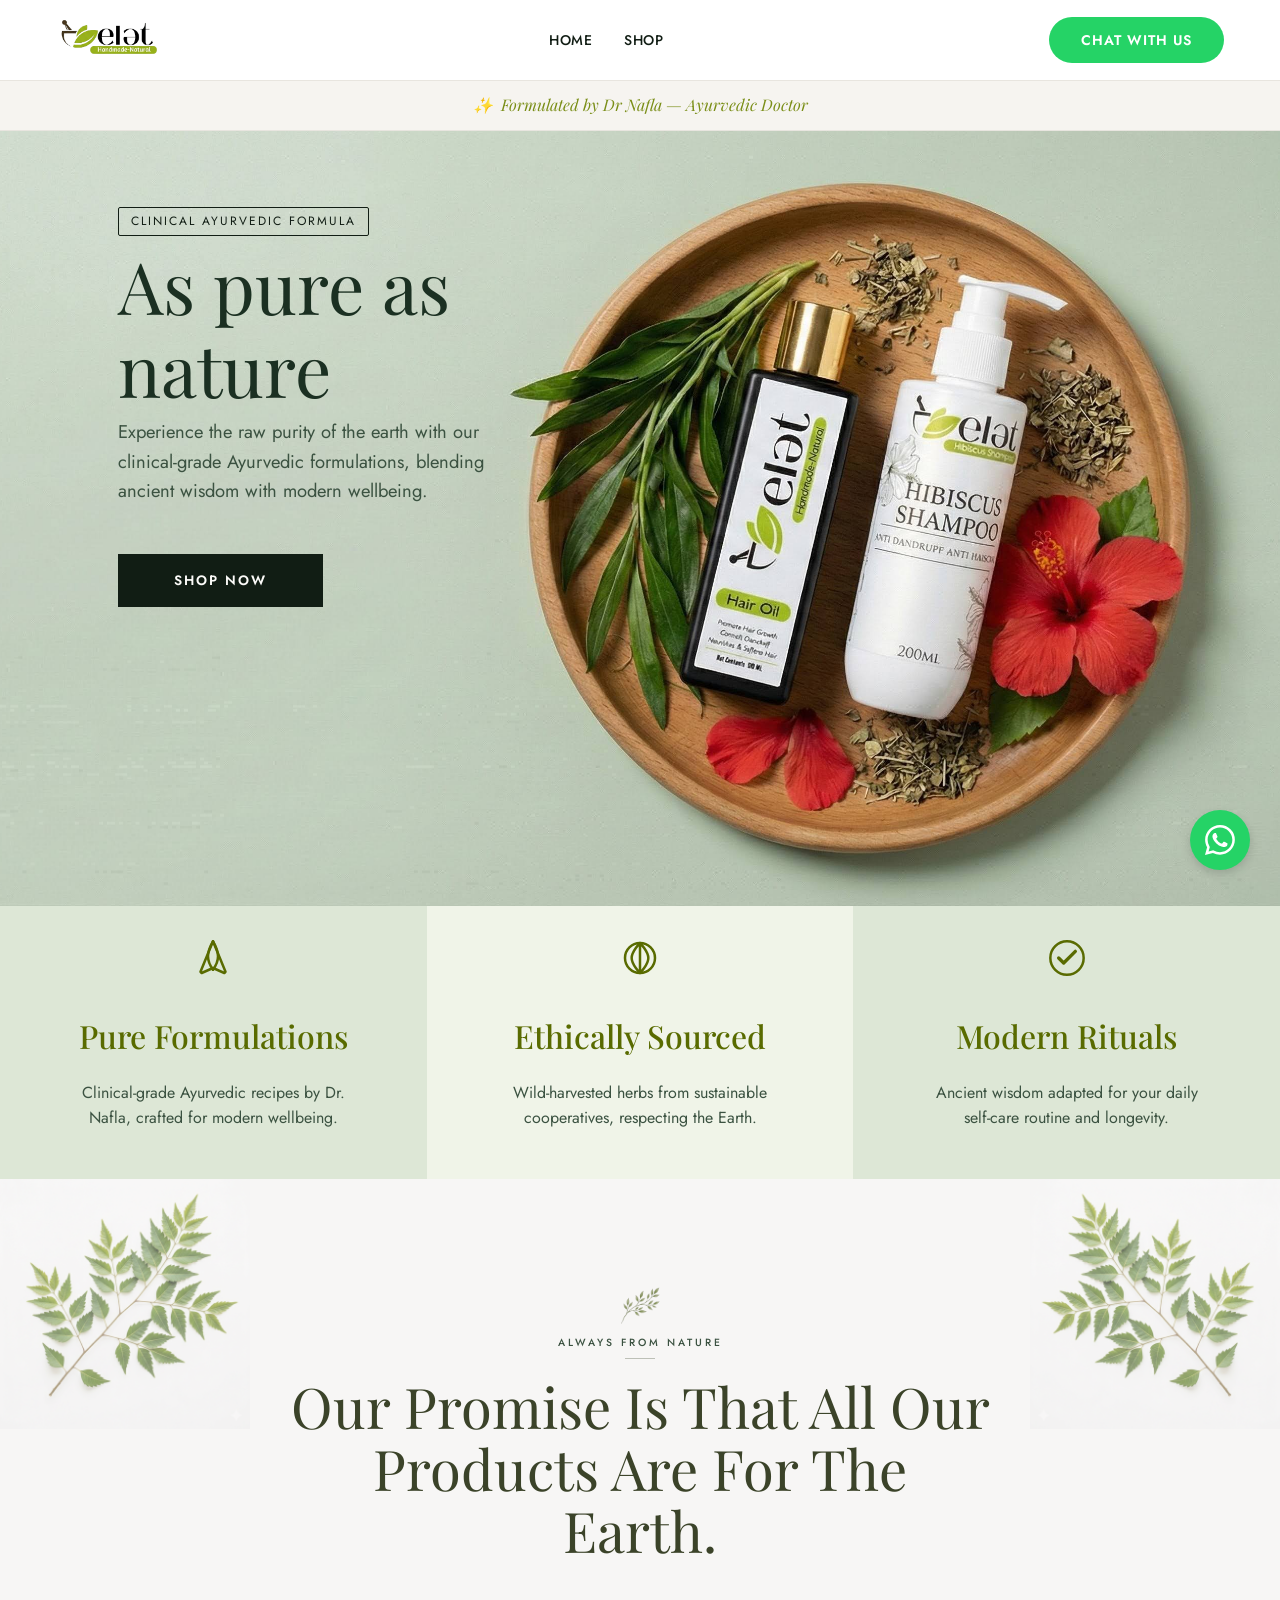
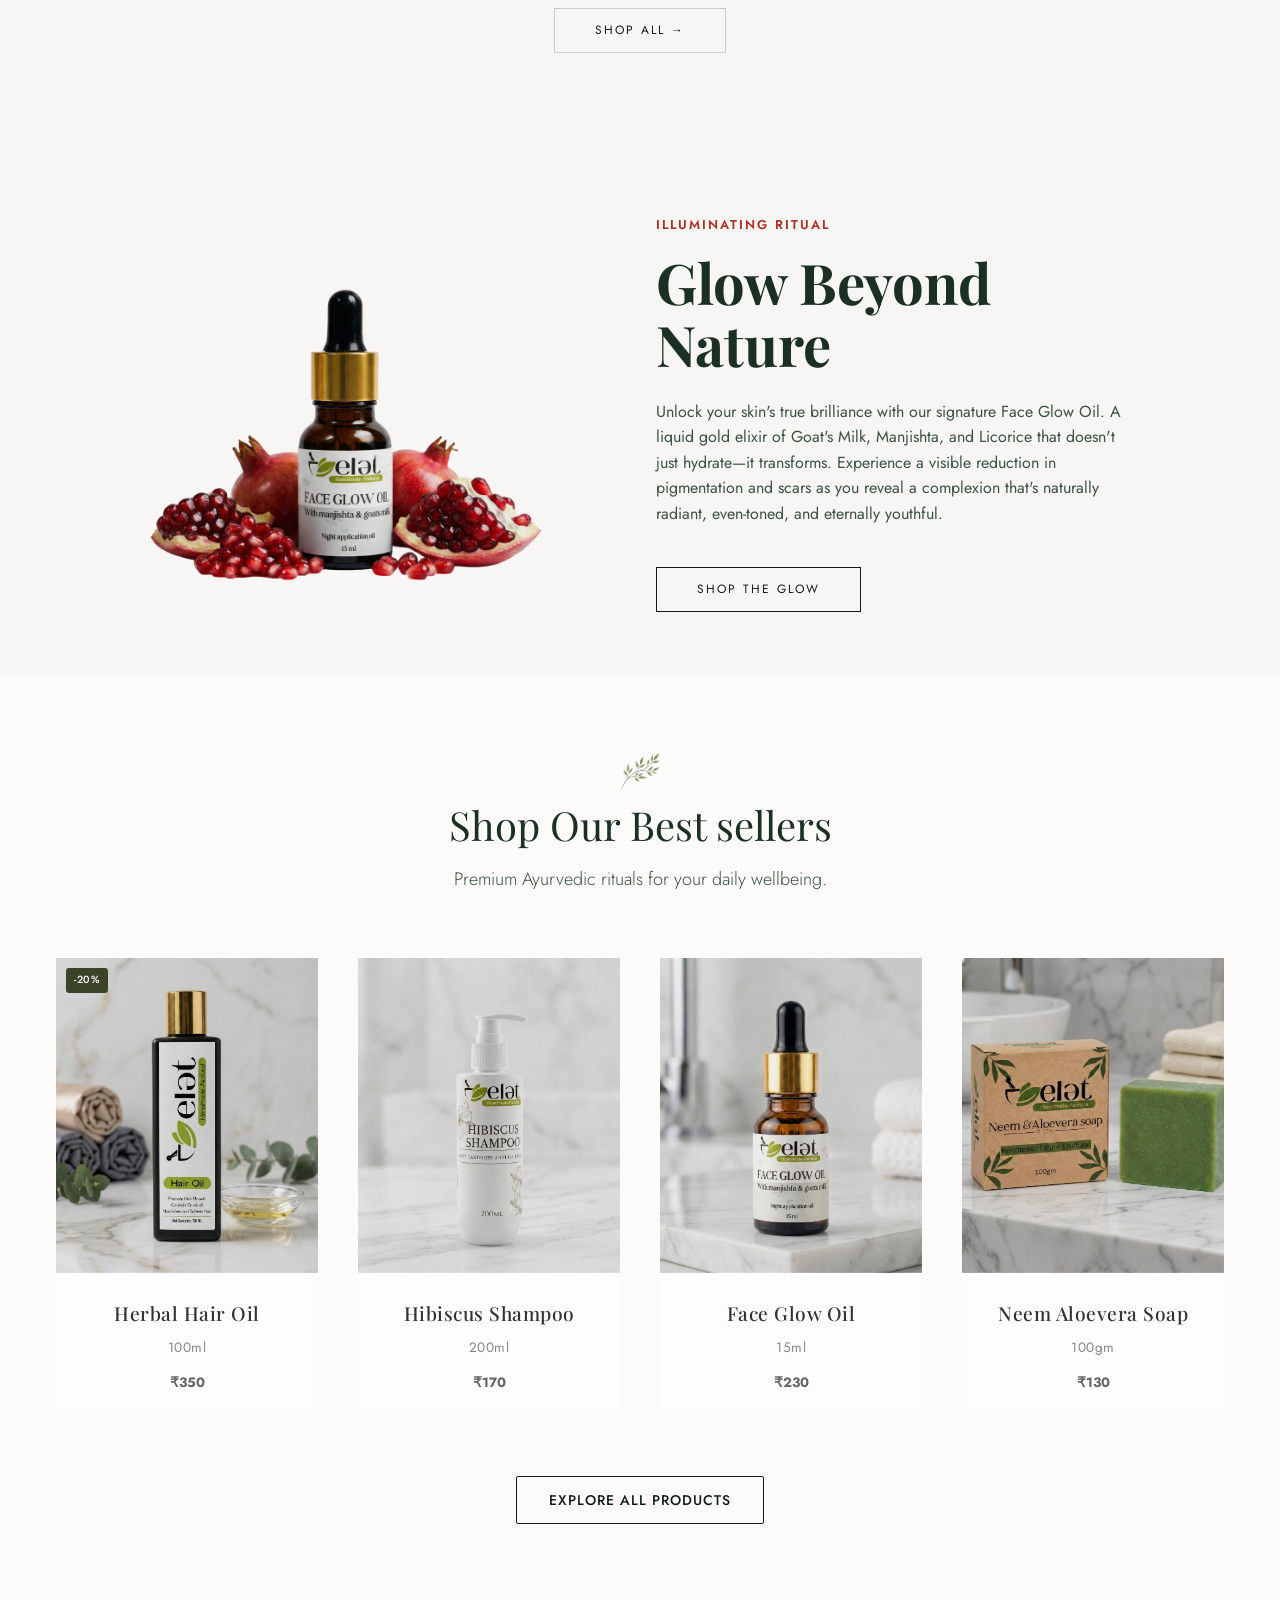
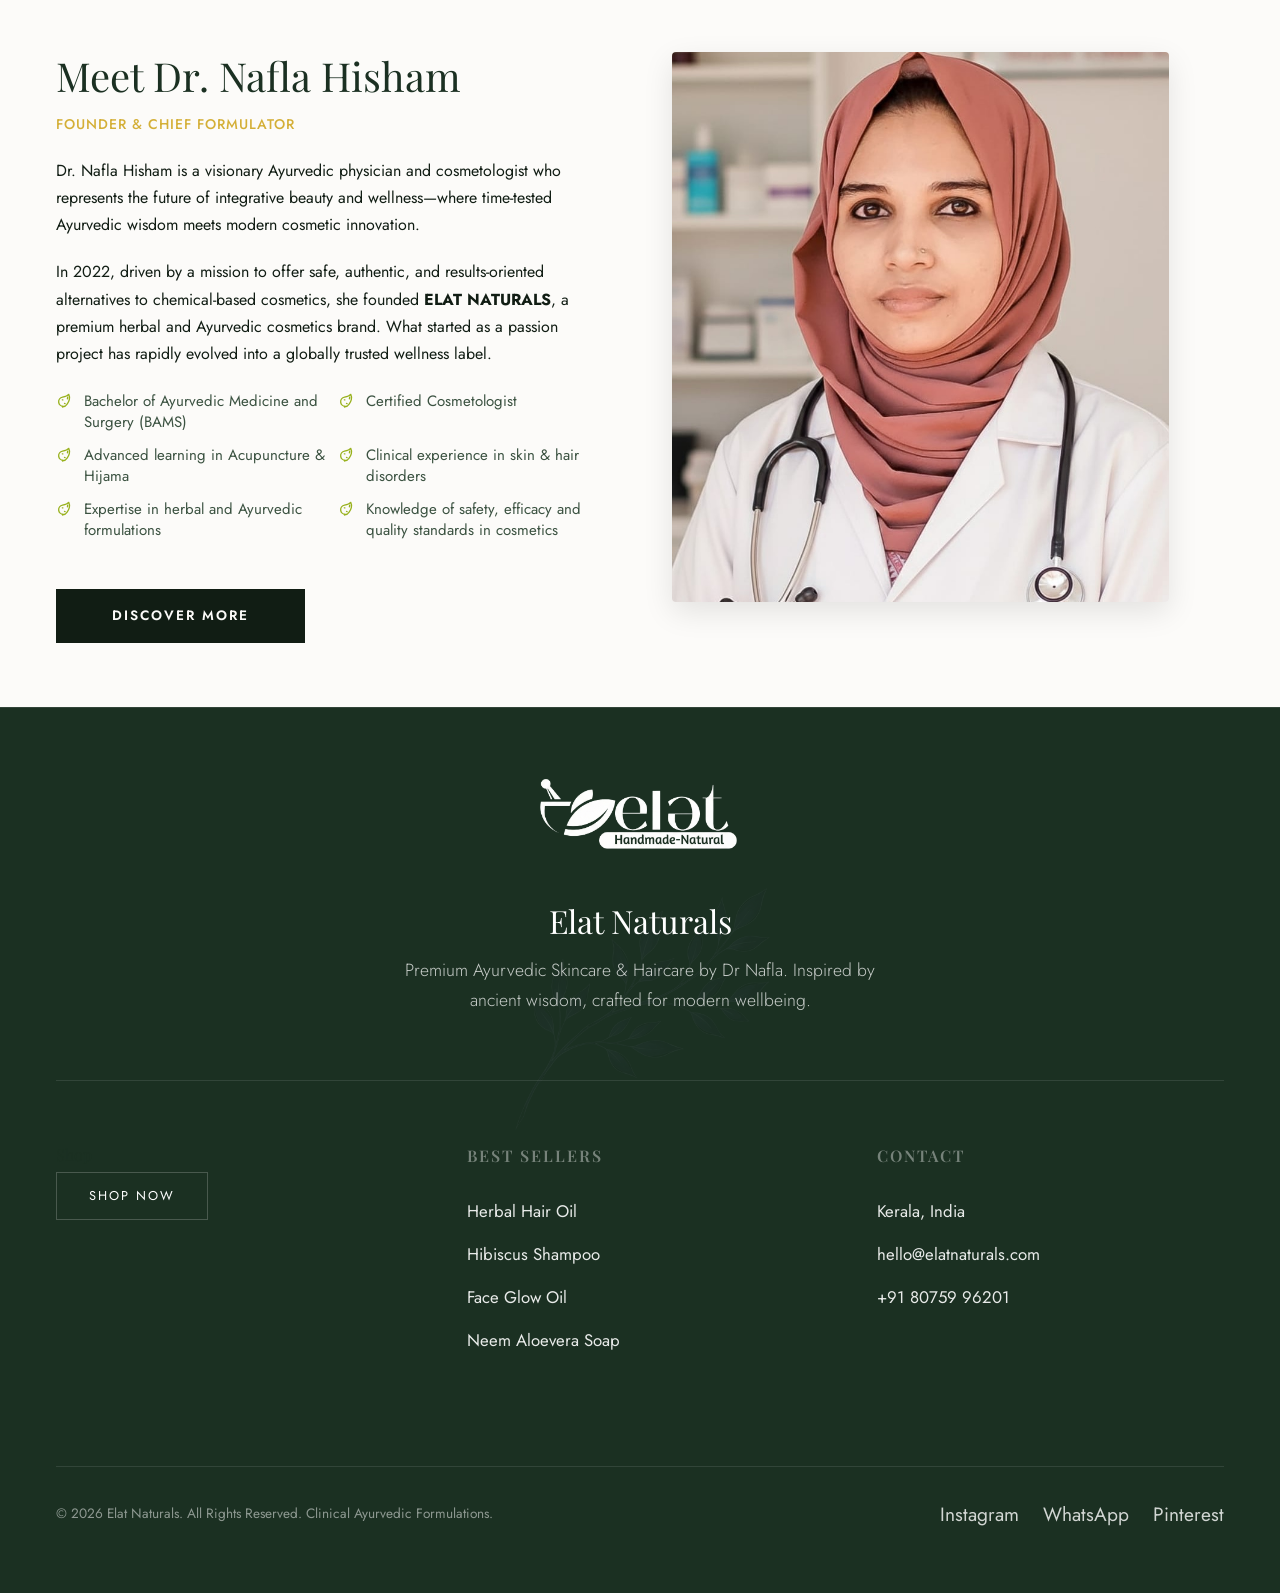
==== commit 536890ce: "new changes" ====
--- a/index.html
+++ b/index.html
@@ -64,7 +64,7 @@
                     <h4 class="contact-title">Contact Us</h4>
                     <div class="contact-items">
                         <a href="https://wa.me/918075996201" class="contact-item">
-                            <svg width="20" height="20" fill="currentColor" viewBox="0 0 16 16"><path d="M13.601 2.326A7.854 7.854 0 0 0 7.994 0C3.627 0 .068 3.558.064 7.926c0 1.399.366 2.76 1.057 3.965L0 16l4.204-1.102a7.933 7.933 0 0 0 3.79.965h.004c4.368 0 7.926-3.558 7.93-7.93A7.898 7.898 0 0 0 13.6 2.326z"/></svg>
+                            <svg width="20" height="20" fill="currentColor" viewBox="0 0 16 16"><path d="M13.601 2.326A7.854 7.854 0 0 0 7.994 0C3.627 0 .068 3.558.064 7.926c0 1.399.366 2.76 1.057 3.965L0 16l4.204-1.102a7.933 7.933 0 0 0 3.79.965h.004c4.368 0 7.926-3.558 7.93-7.93A7.898 7.898 0 0 0 13.6 2.326zM7.994 14.521a6.573 6.573 0 0 1-3.356-.92l-.24-.144-2.494.654.666-2.433-.156-.251a6.56 6.56 0 0 1-1.007-3.505c0-3.626 2.957-6.584 6.591-6.584a6.56 6.56 0 0 1 4.66 1.931 6.557 6.557 0 0 1 1.928 4.66c-.004 3.639-2.961 6.592-6.592 6.592zm3.615-4.934c-.197-.099-1.17-.578-1.353-.646-.182-.065-.315-.099-.445.099-.133.197-.513.646-.627.775-.114.133-.232.148-.43.05-.197-.1-.836-.308-1.592-.985-.59-.525-.985-1.175-1.103-1.372-.114-.198-.011-.304.088-.403.087-.088.197-.232.296-.346.1-.114.133-.198.198-.33.065-.134.034-.248-.015-.347-.05-.099-.445-1.076-.612-1.47-.16-.389-.323-.335-.445-.34-.114-.007-.247-.007-.38-.007a.729.729 0 0 0-.529.247c-.182.198-.691.677-.691 1.654 0 .977.71 1.916.81 2.049.098.133 1.394 2.132 3.383 2.992.47.205.84.326 1.129.418.475.152.904.129 1.246.08.38-.058 1.171-.48 1.338-.943.164-.464.164-.86.114-.943-.049-.084-.182-.133-.38-.232z"/></svg>
                             <span>WhatsApp</span>
                         </a>
                         <a href="tel:+918075996201" class="contact-item">
@@ -93,7 +93,7 @@
     <!-- Hero Section -->
     <section class="hero">
         <div class="hero-content">
-            <span class="hero-tag">PURE ORGANIC</span>
+            <span class="hero-tag">Clinical Ayurvedic Formula</span>
             
             <h1 class="hero-title">As pure as<br>nature</h1>
             
@@ -198,9 +198,6 @@
     <section class="section section-bg-secondary" id="about">
         <div class="container">
             <div style="display: flex; flex-wrap: wrap; gap: var(--spacing-lg);">
-                <div style="flex: 1; min-width: 300px;">
-                    <img src="https://images.unsplash.com/photo-1559839734-2b71ea197ec2?q=80&w=800&auto=format&fit=crop" alt="Dr Nafla Clinic" style="border-radius: 4px; box-shadow: 0 10px 30px rgba(0,0,0,0.1);">
-                </div>
                 <div style="flex: 1; min-width: 300px;" class="founder-text-content">
                     <h2 class="section-title">Meet Dr. Nafla Hisham</h2>
                     <h3 class="founder-role">Founder & Chief Formulator</h3>
@@ -222,6 +219,9 @@
                     
                     <a href="shop.html" class="btn btn-hero" style="margin-top: 1rem;">Discover More</a>
                 </div>
+                <div class="founder-image">
+                    <img src="./assets/images/Nafla.jpeg" alt="Dr Nafla Clinic" class="founder-image">
+                </div>
             </div>
         </div>
     </section>
--- a/css/style.css
+++ b/css/style.css
@@ -162,7 +162,7 @@
   border-radius: 30px;
   font-weight: 600;
   @media (max-width: 364px){
-    font-size: 14px;
+    font-size: 13px;
     padding: .5rem 1rem;
   }
 }
@@ -221,6 +221,11 @@
   display: none;
   font-size: 1.5rem;
   color: var(--color-primary);
+  transition: transform 0.2s;
+}
+
+.mobile-menu-btn:active {
+  transform: scale(0.9);
 }
 
 /* Trust Strip */
@@ -775,7 +780,7 @@
 }
 
 .accordion-item {
-  border-bottom: 1px solid var(--color-border);
+  /* border-bottom: 1px solid var(--color-border); */
 }
 
 .accordion-header {
@@ -788,6 +793,9 @@
   display: flex;
   justify-content: space-between;
   align-items: center;
+}
+#modal-acc-ingredients{
+  text-transform: capitalize;
 }
 
 .accordion-icon {
@@ -1696,6 +1704,7 @@
 
 .ref-product-type,
 .product-category,
+.card-quality,
 .premium-card-meta .premium-card-size {
   font-size: 0.85rem;
   color: #888;
@@ -1704,7 +1713,9 @@
   margin-bottom: 1rem;
   font-family: var(--font-body);
 }
-
+.card-quality{
+  margin-bottom: 10px;
+}
 .ref-product-price,
 .product-price,
 .premium-card-price {
@@ -2044,6 +2055,7 @@
 
   .mobile-menu-btn {
     display: block;
+    padding-top: 8px;
   }
 
   .footer-grid {
@@ -2328,3 +2340,16 @@
 .sort-select:hover {
     border-color: var(--color-primary);
 }
+.founder-image{
+  flex: 1; min-width: 300px;
+}
+.founder-image img{
+  border-radius: 4px;
+  box-shadow: 0 10px 30px rgba(0,0,0,0.1);
+  max-height: 550px;
+  object-fit: cover;
+  width: 90%;
+  @media (max-width: 768px) {
+    width: 100%;
+  }
+}
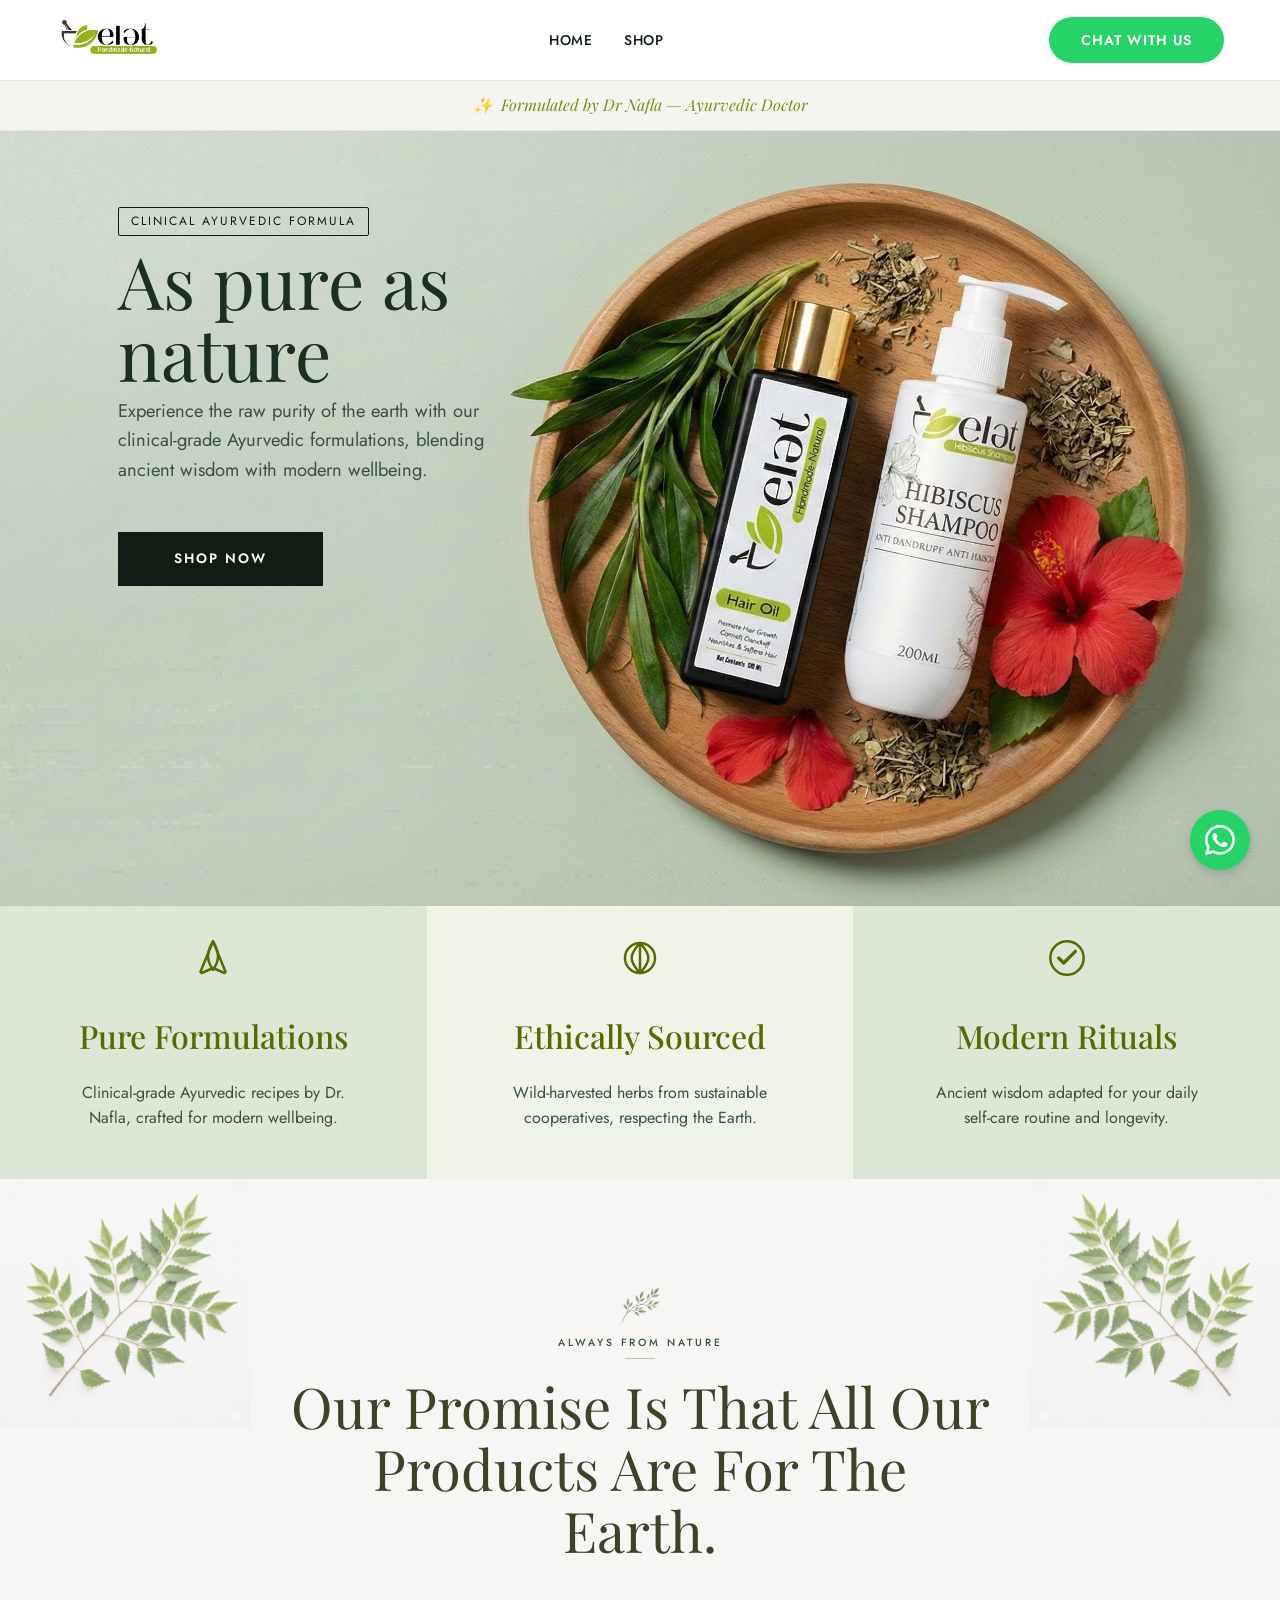
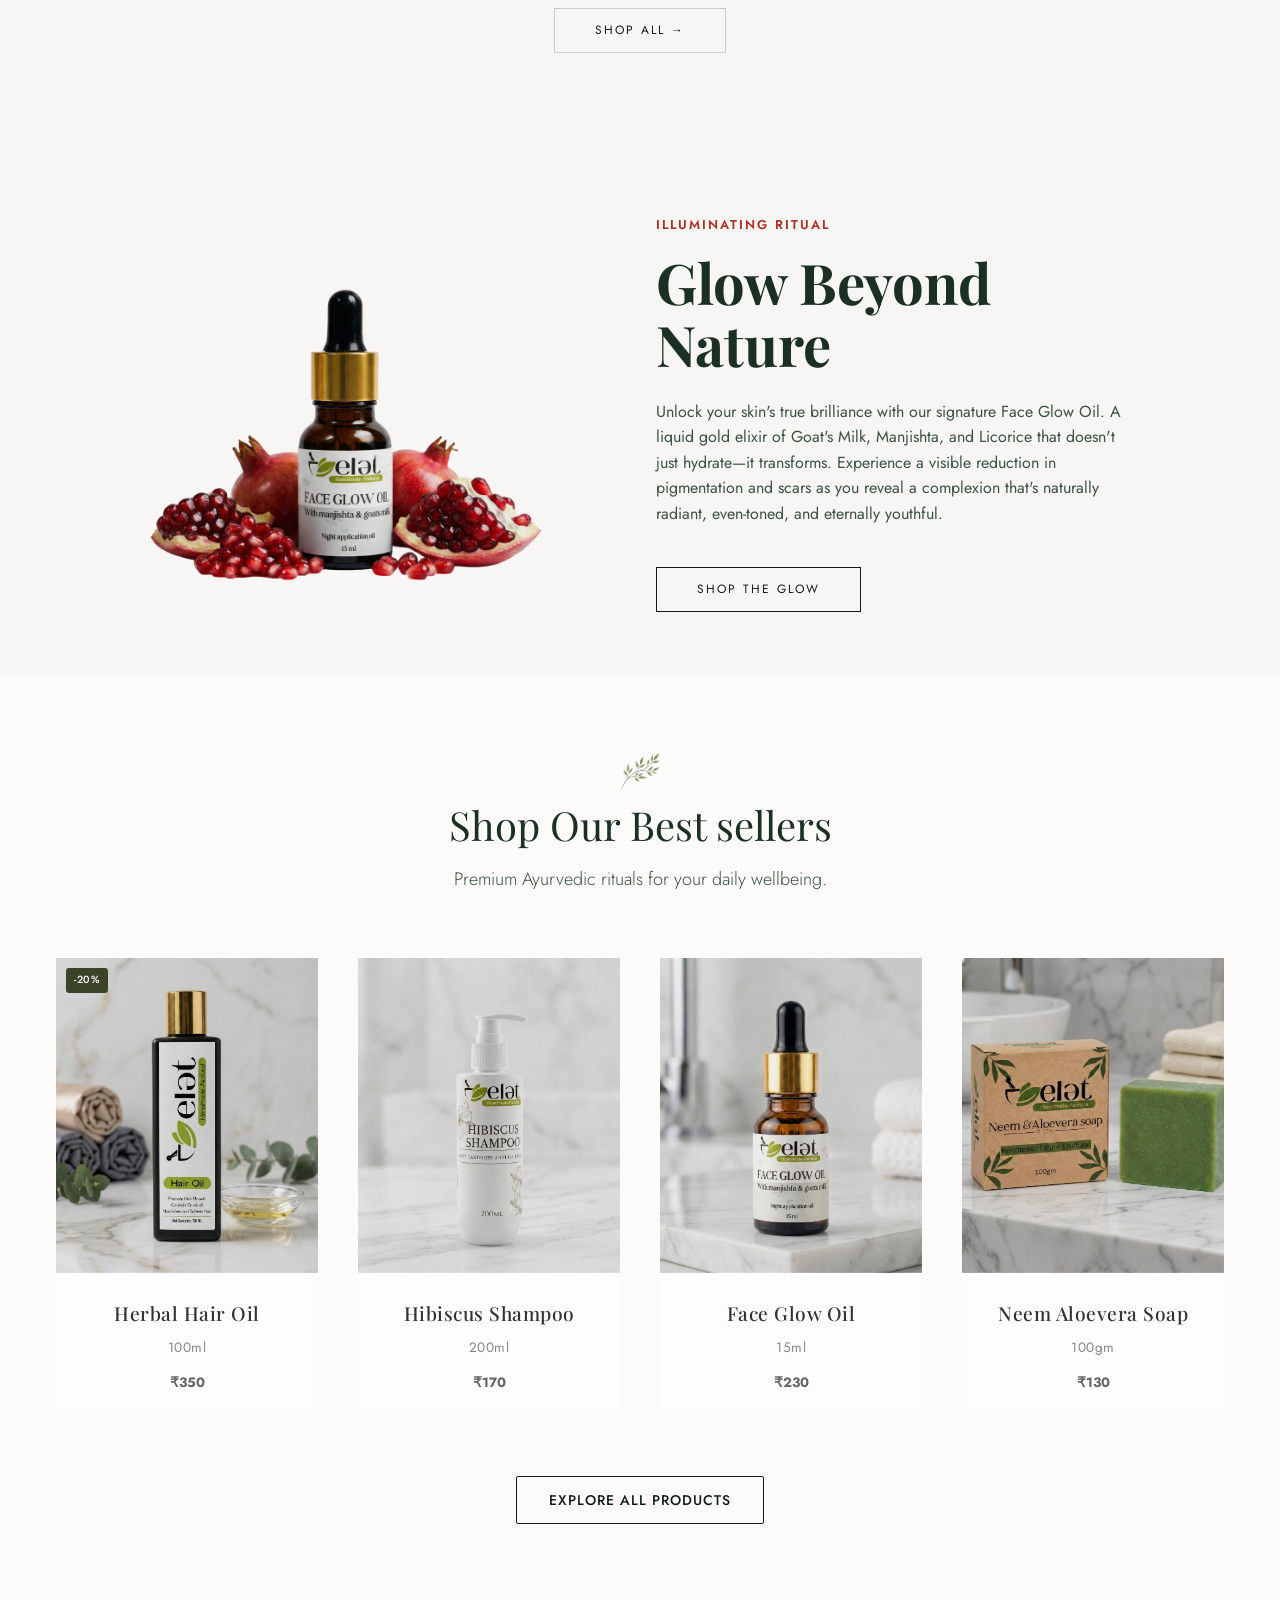
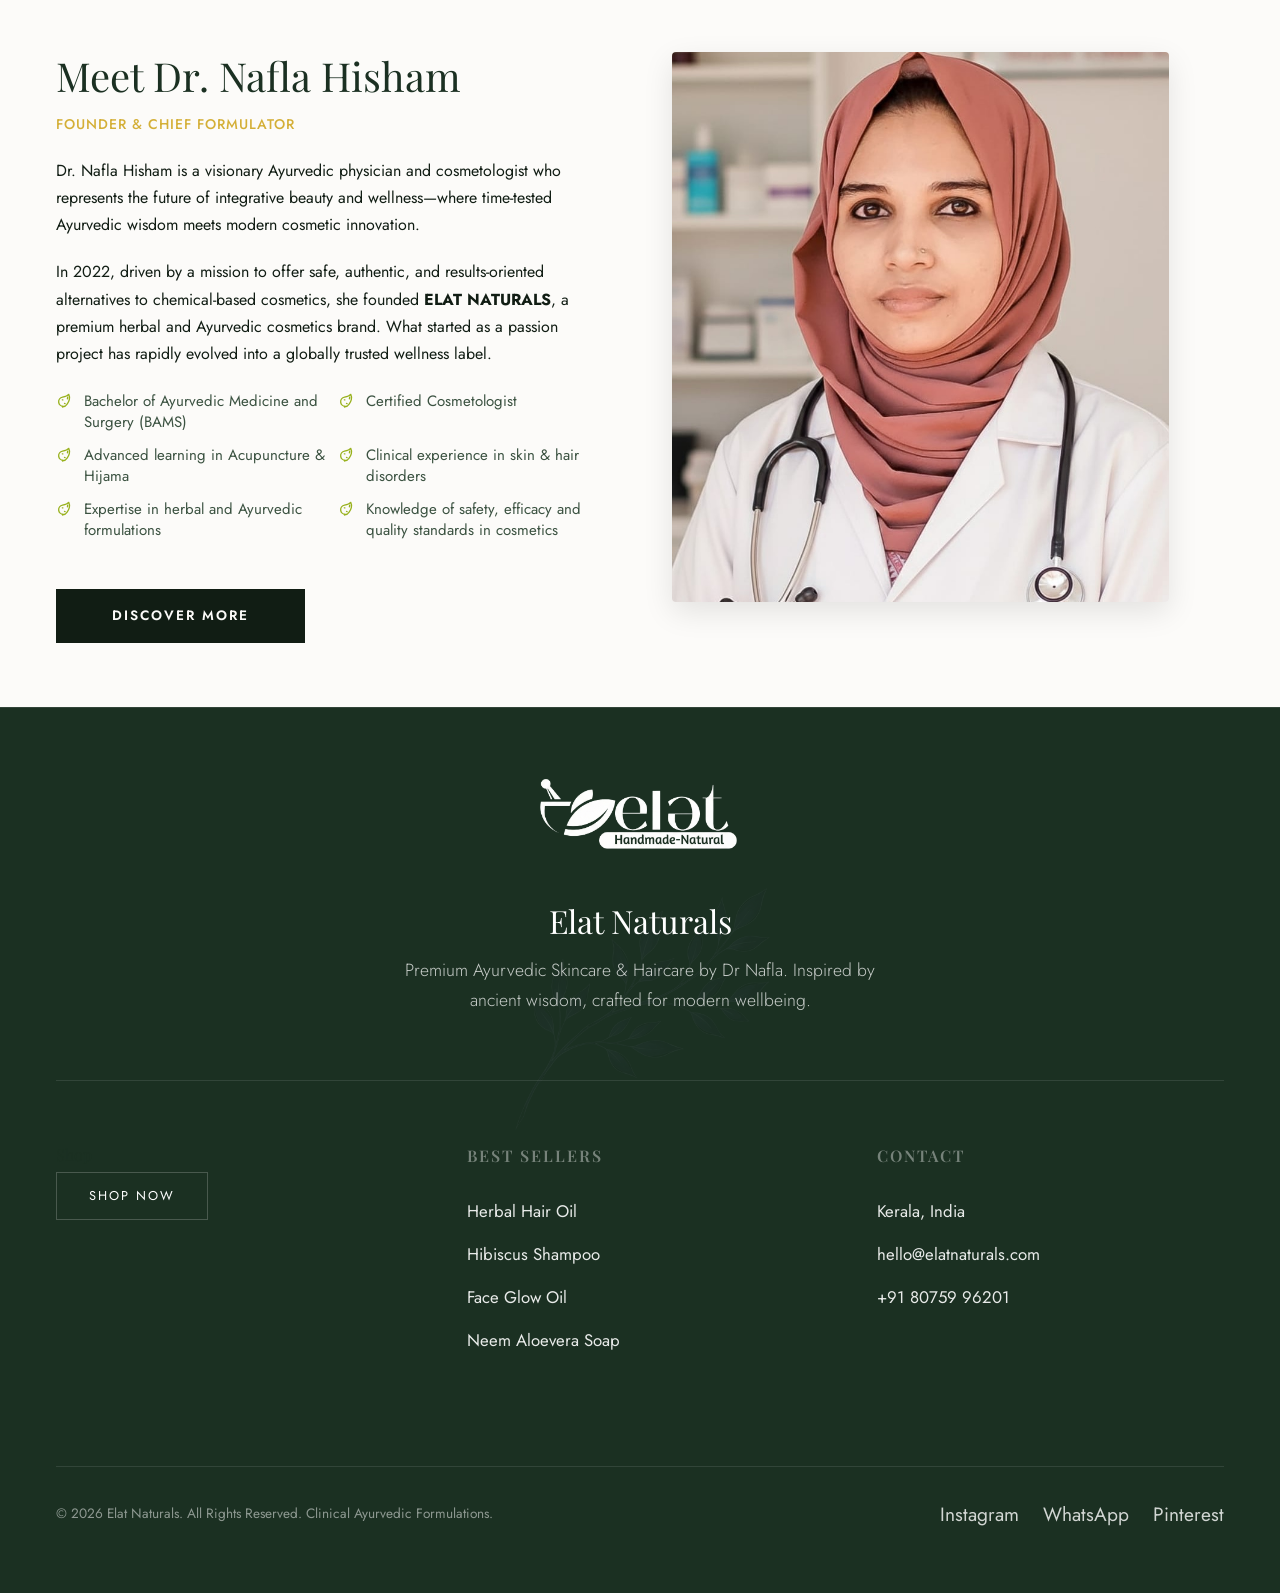
==== commit 6d3e8ad0: "done" ====
--- a/index.html
+++ b/index.html
@@ -198,7 +198,7 @@
     <section class="section section-bg-secondary" id="about">
         <div class="container">
             <div style="display: flex; flex-wrap: wrap; gap: var(--spacing-lg);">
-                <div style="flex: 1; min-width: 300px;" class="founder-text-content">
+                <div class="founder-text-content">
                     <h2 class="section-title">Meet Dr. Nafla Hisham</h2>
                     <h3 class="founder-role">Founder & Chief Formulator</h3>
                     <p class="founder-bio">
--- a/css/style.css
+++ b/css/style.css
@@ -152,6 +152,7 @@
 .btn-outline:hover {
   background-color: var(--color-primary);
   color: var(--color-white);
+  border-color: var(--color-primary);
 }
 
 .btn-whatsapp {
@@ -247,6 +248,9 @@
   align-items: center;
   justify-content: center;
   gap: 0.5rem;
+  @media (max-width: 370px){
+    font-size: 4.3vw;
+  }
 }
 
 /* Hero Section */
@@ -288,8 +292,11 @@
   font-family: var(--font-heading);
   font-size: 4.5rem;
   margin-bottom: 0.5rem;
-  line-height: 1.15;
+  line-height: 1;
   font-weight: 400;
+  @media (max-width: 377px) {
+    font-size: 14vw;
+  }
 }
 
 .hero-subtitle {
@@ -320,8 +327,8 @@
 }
 
 .btn-hero:hover {
-  background-color: var(--color-secondary);
-  color: #273020;
+  background-color: var(--color-primary);
+  color: #fff;
 }
 
 /* Organic Brand Section */
@@ -400,8 +407,9 @@
 }
 
 .btn-organic:hover {
-    background: var(--color-text);
+    background: var(--color-primary);
     color: var(--color-white);
+    border-color: var(--color-primary);
 }
 
 @media (max-width: 768px) {
@@ -2099,6 +2107,9 @@
   align-items: center;
   justify-content: center;
   transition: transform var(--transition-normal);
+  @media (max-width: 768px) {
+    min-width: 100%;
+  }
 }
 
 .feature-card-1 {
@@ -2340,8 +2351,13 @@
 .sort-select:hover {
     border-color: var(--color-primary);
 }
-.founder-image{
-  flex: 1; min-width: 300px;
+.founder-image,
+.founder-text-content{
+  flex: 1;
+  min-width: 300px;
+    @media (max-width: 768px) {
+      min-width: 100%;
+    }
 }
 .founder-image img{
   border-radius: 4px;
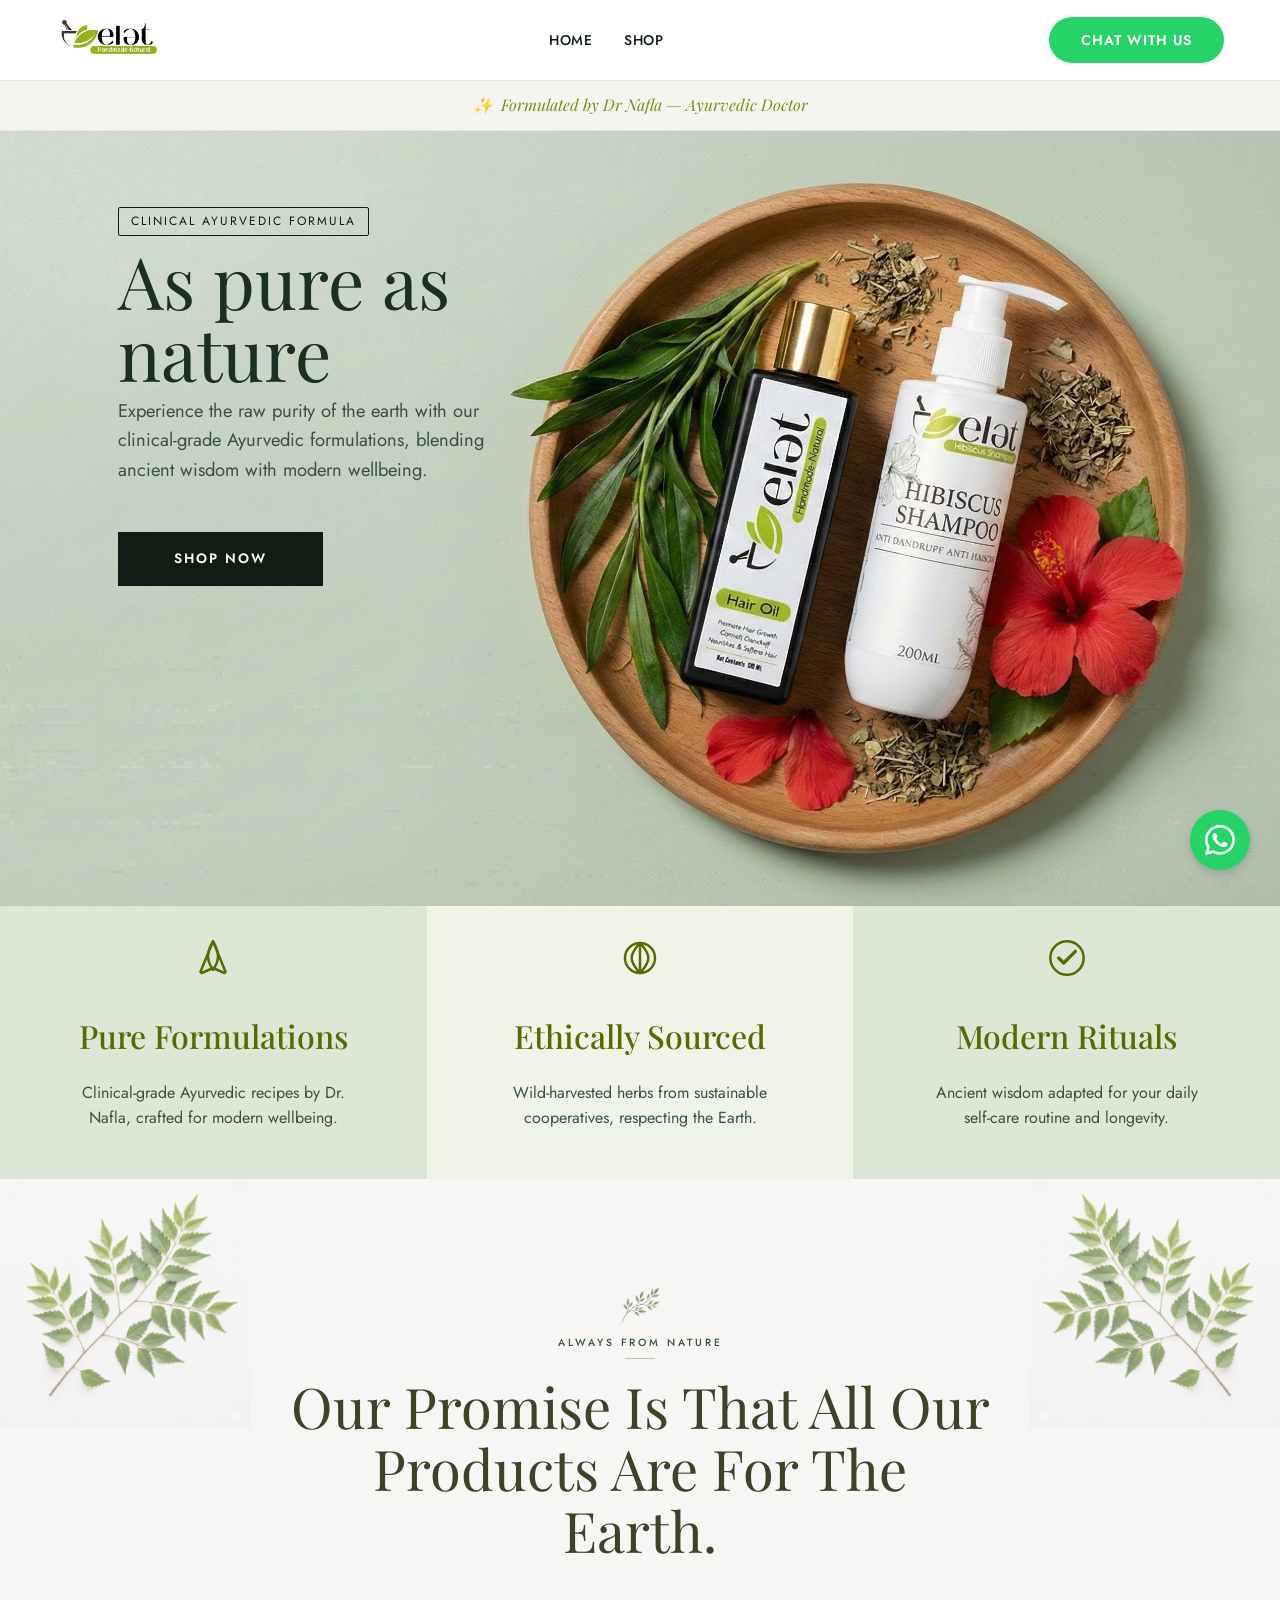
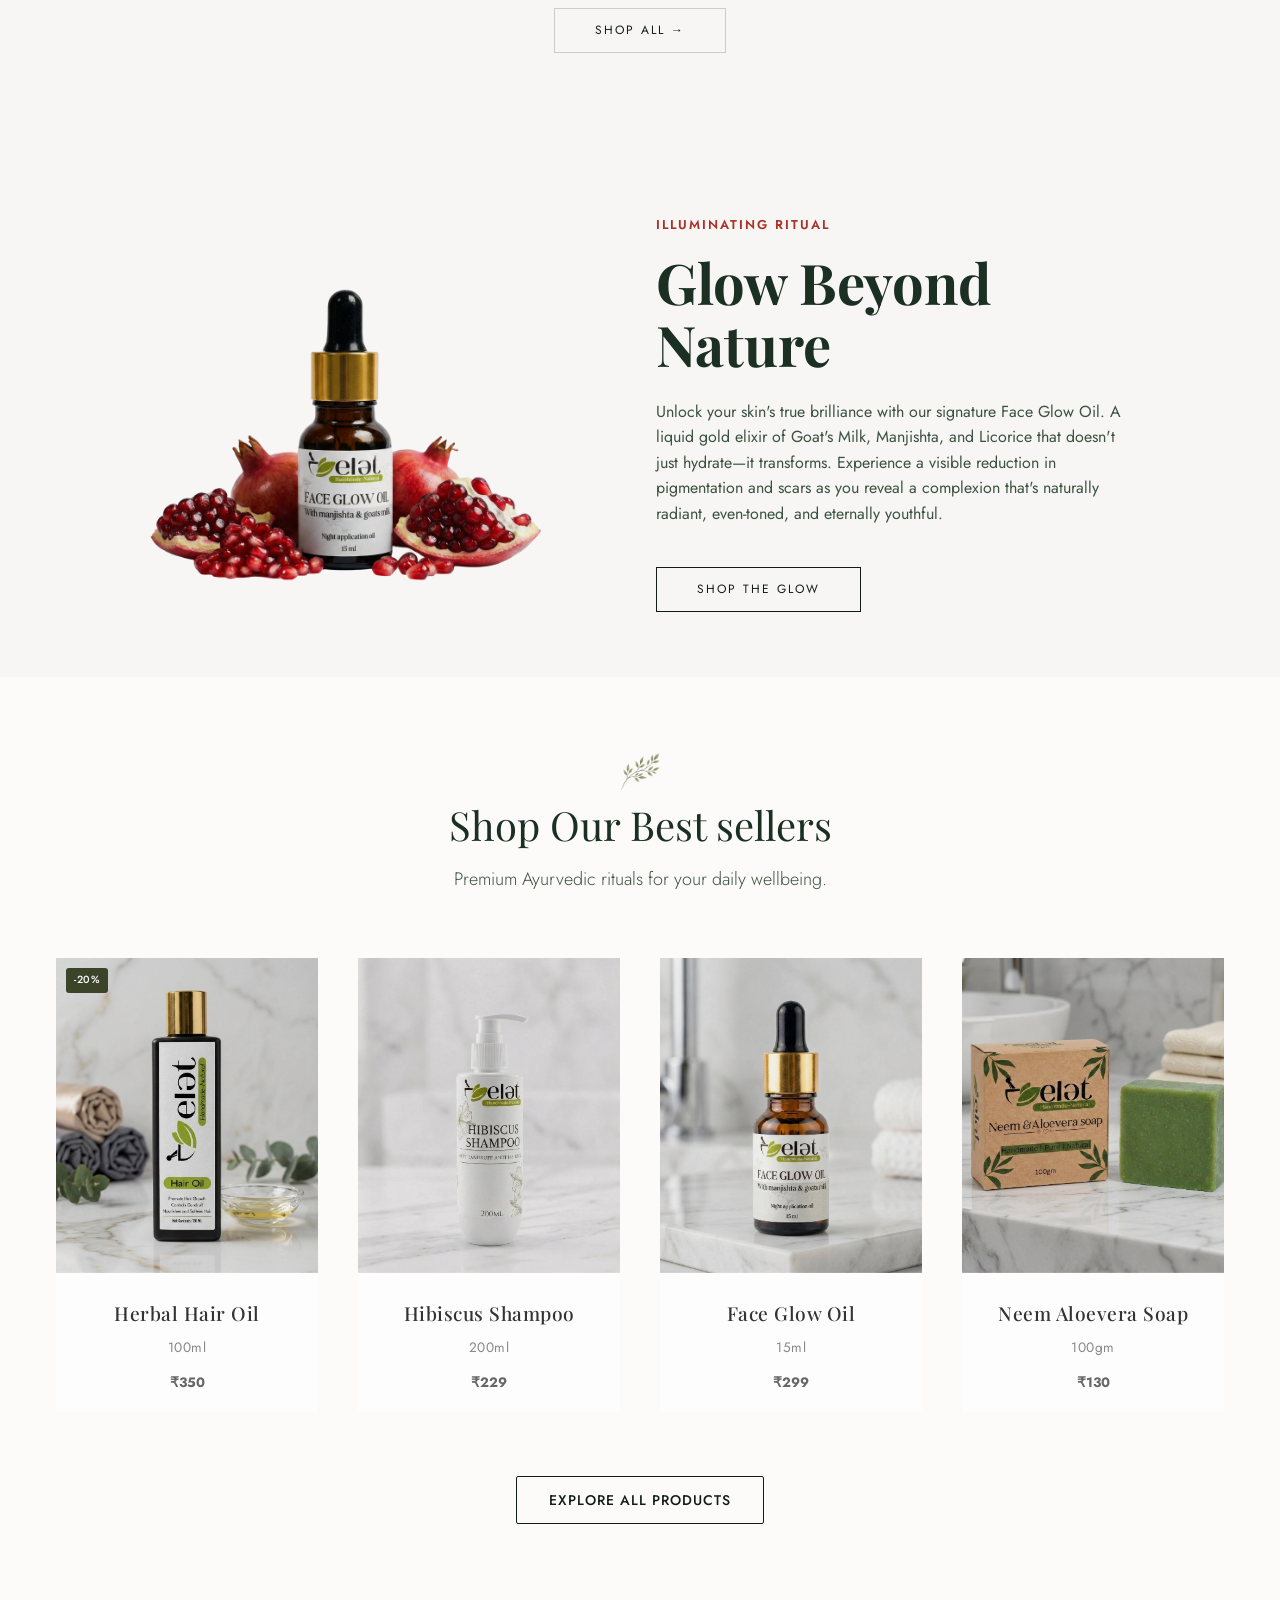
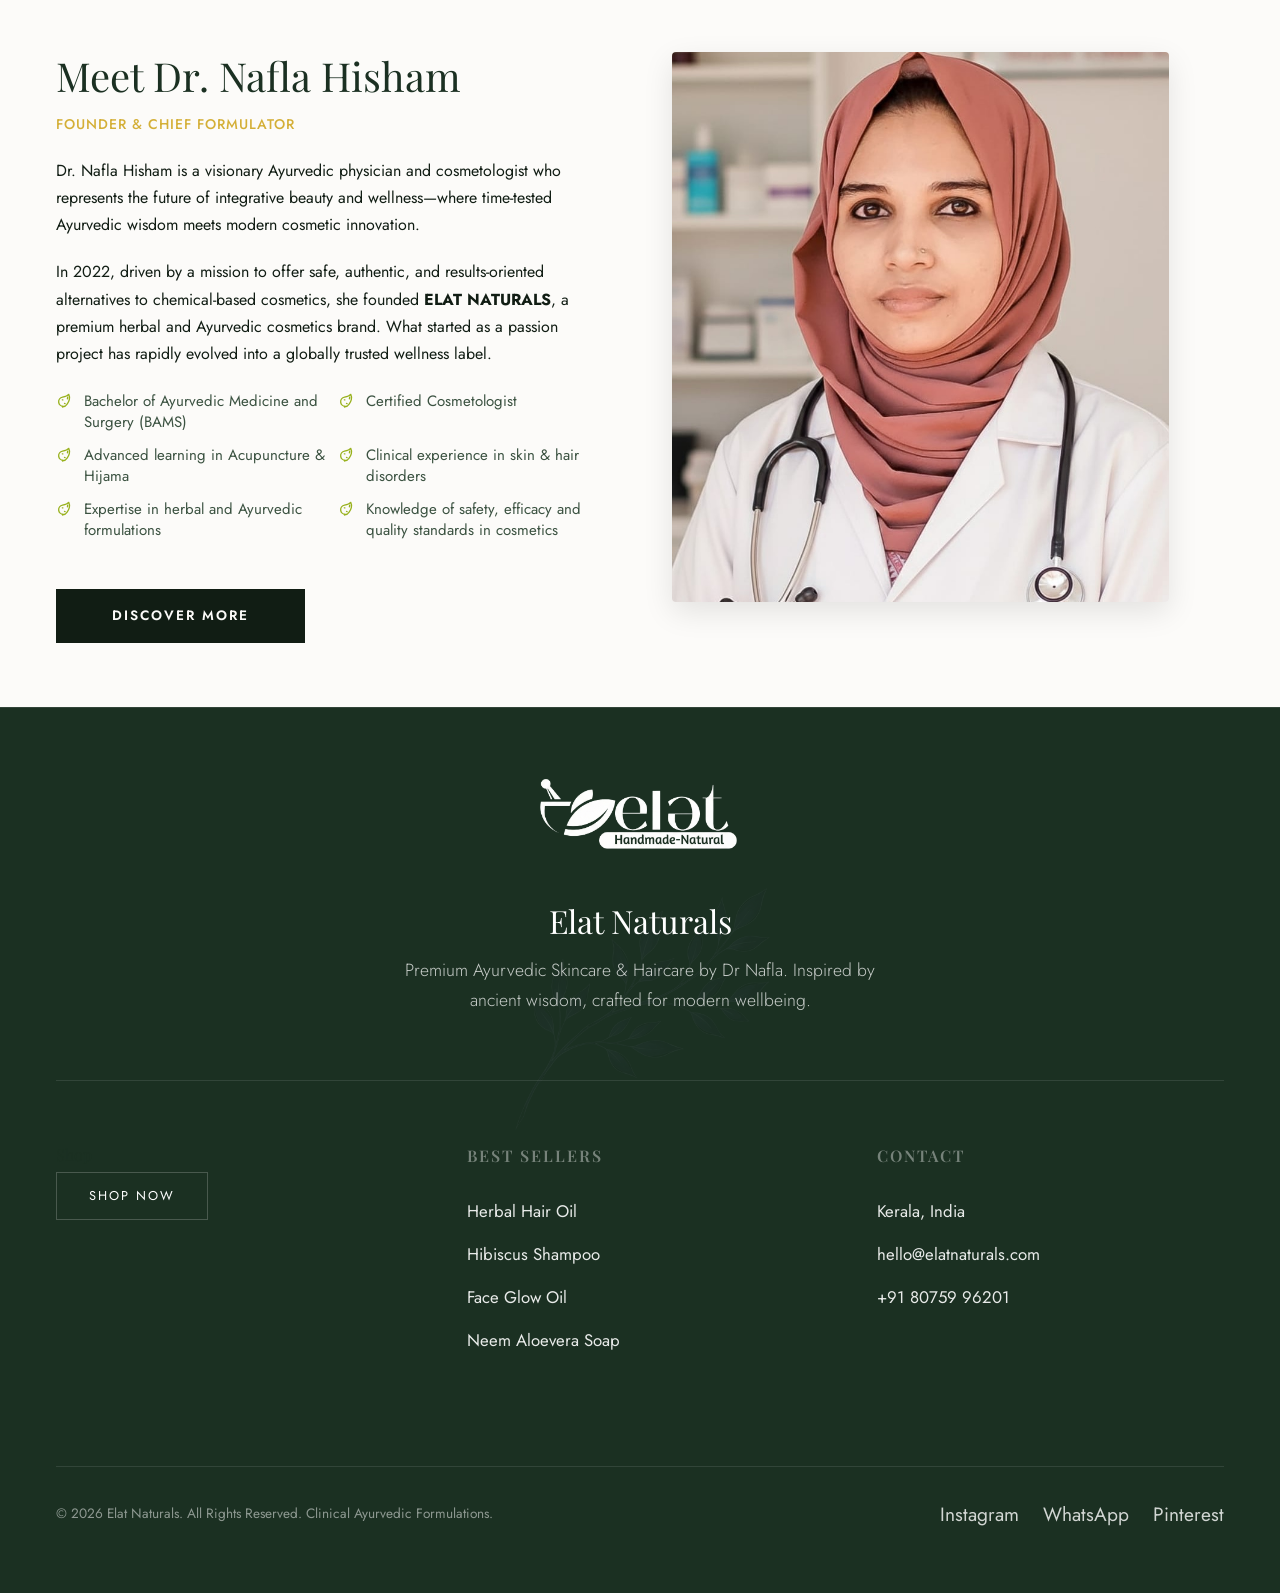
==== commit 1bc67a64: "Price update" ====
--- a/index.html
+++ b/index.html
@@ -304,6 +304,19 @@
                 <div class="modal-price">₹0</div>
                 <p class="modal-description">Short description of the product.</p>
                 
+                <div class="modal-quantity" style="margin: 1.5rem 0; display: flex; align-items: center; gap: 1rem; font-family: var(--font-body);">
+                    <label for="modal-qty" style="font-weight: 500; font-size: 0.875rem; text-transform: uppercase; letter-spacing: 1px; color: var(--color-text-light);">Quantity:</label>
+                    <div class="qty-selector" style="display: flex; align-items: center; border: 1px solid var(--color-border); border-radius: 2px; overflow: hidden; height: 40px; background: var(--color-white);">
+                        <button type="button" class="modal-qty-btn decrease" aria-label="Decrease quantity" style="padding: 0 1rem; background: transparent; border: none; height: 100%; cursor: pointer; font-size: 1.25rem; color: var(--color-text); transition: background var(--transition-fast);">
+                            &minus;
+                        </button>
+                        <input type="number" id="modal-qty" class="modal-qty-input" value="1" min="1" max="100" style="width: 3rem; text-align: center; border: none; border-left: 1px solid var(--color-border); border-right: 1px solid var(--color-border); height: 100%; font-size: 1rem; font-family: var(--font-body); font-weight: 500; color: var(--color-text); background: transparent; -moz-appearance: textfield; margin: 0; outline: none;">
+                        <button type="button" class="modal-qty-btn increase" aria-label="Increase quantity" style="padding: 0 1rem; background: transparent; border: none; height: 100%; cursor: pointer; font-size: 1.25rem; color: var(--color-text); transition: background var(--transition-fast);">
+                            &plus;
+                        </button>
+                    </div>
+                </div>
+                
                 <div class="modal-accordion">
                     <div class="accordion-item">
                         <button class="accordion-header">
--- a/css/style.css
+++ b/css/style.css
@@ -2368,4 +2368,24 @@
   @media (max-width: 768px) {
     width: 100%;
   }
+}
+
+/* Modal Quantity Selector */
+.modal-quantity .qty-selector {
+  transition: border-color var(--transition-fast);
+}
+
+.modal-quantity .qty-selector:hover {
+  border-color: var(--color-primary);
+}
+
+.modal-qty-btn:hover {
+  background-color: var(--color-secondary) !important;
+  color: var(--color-primary-dark) !important;
+}
+
+.modal-qty-input::-webkit-inner-spin-button,
+.modal-qty-input::-webkit-outer-spin-button {
+  -webkit-appearance: none;
+  margin: 0;
 }
